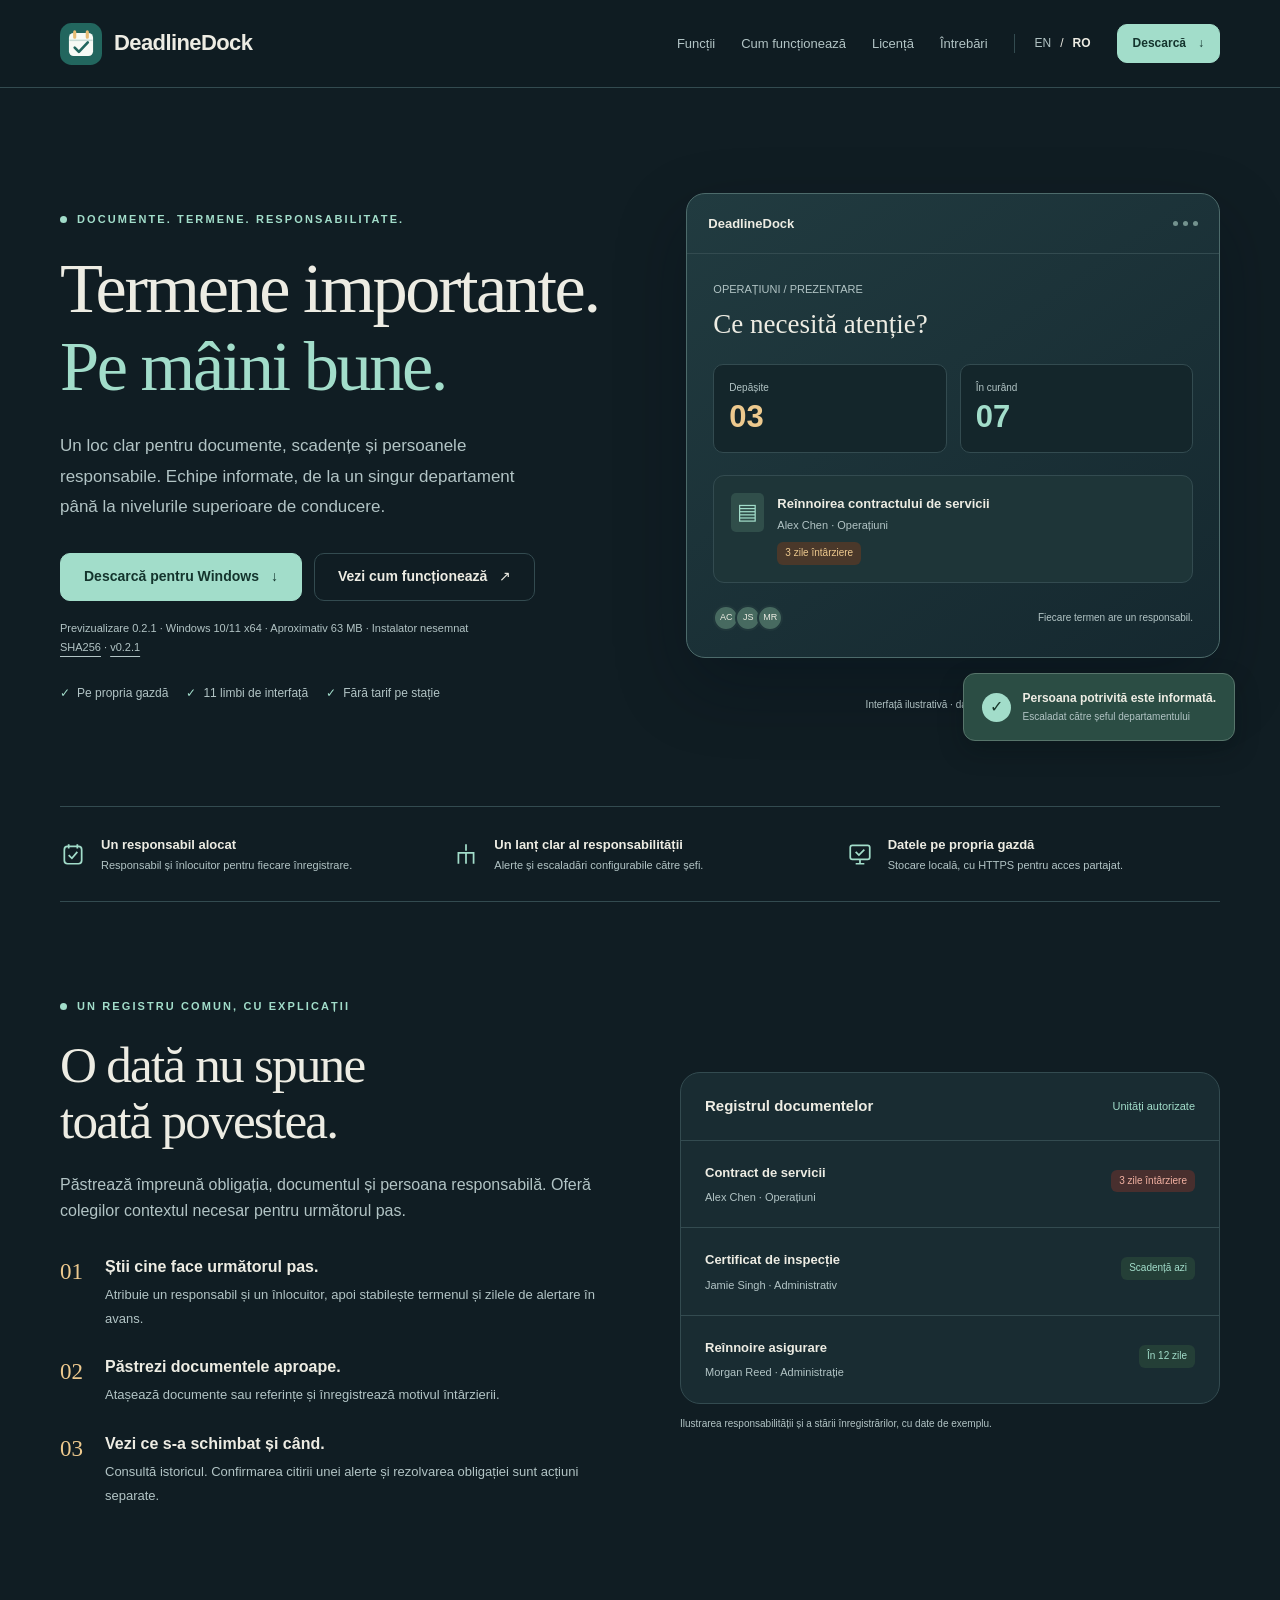
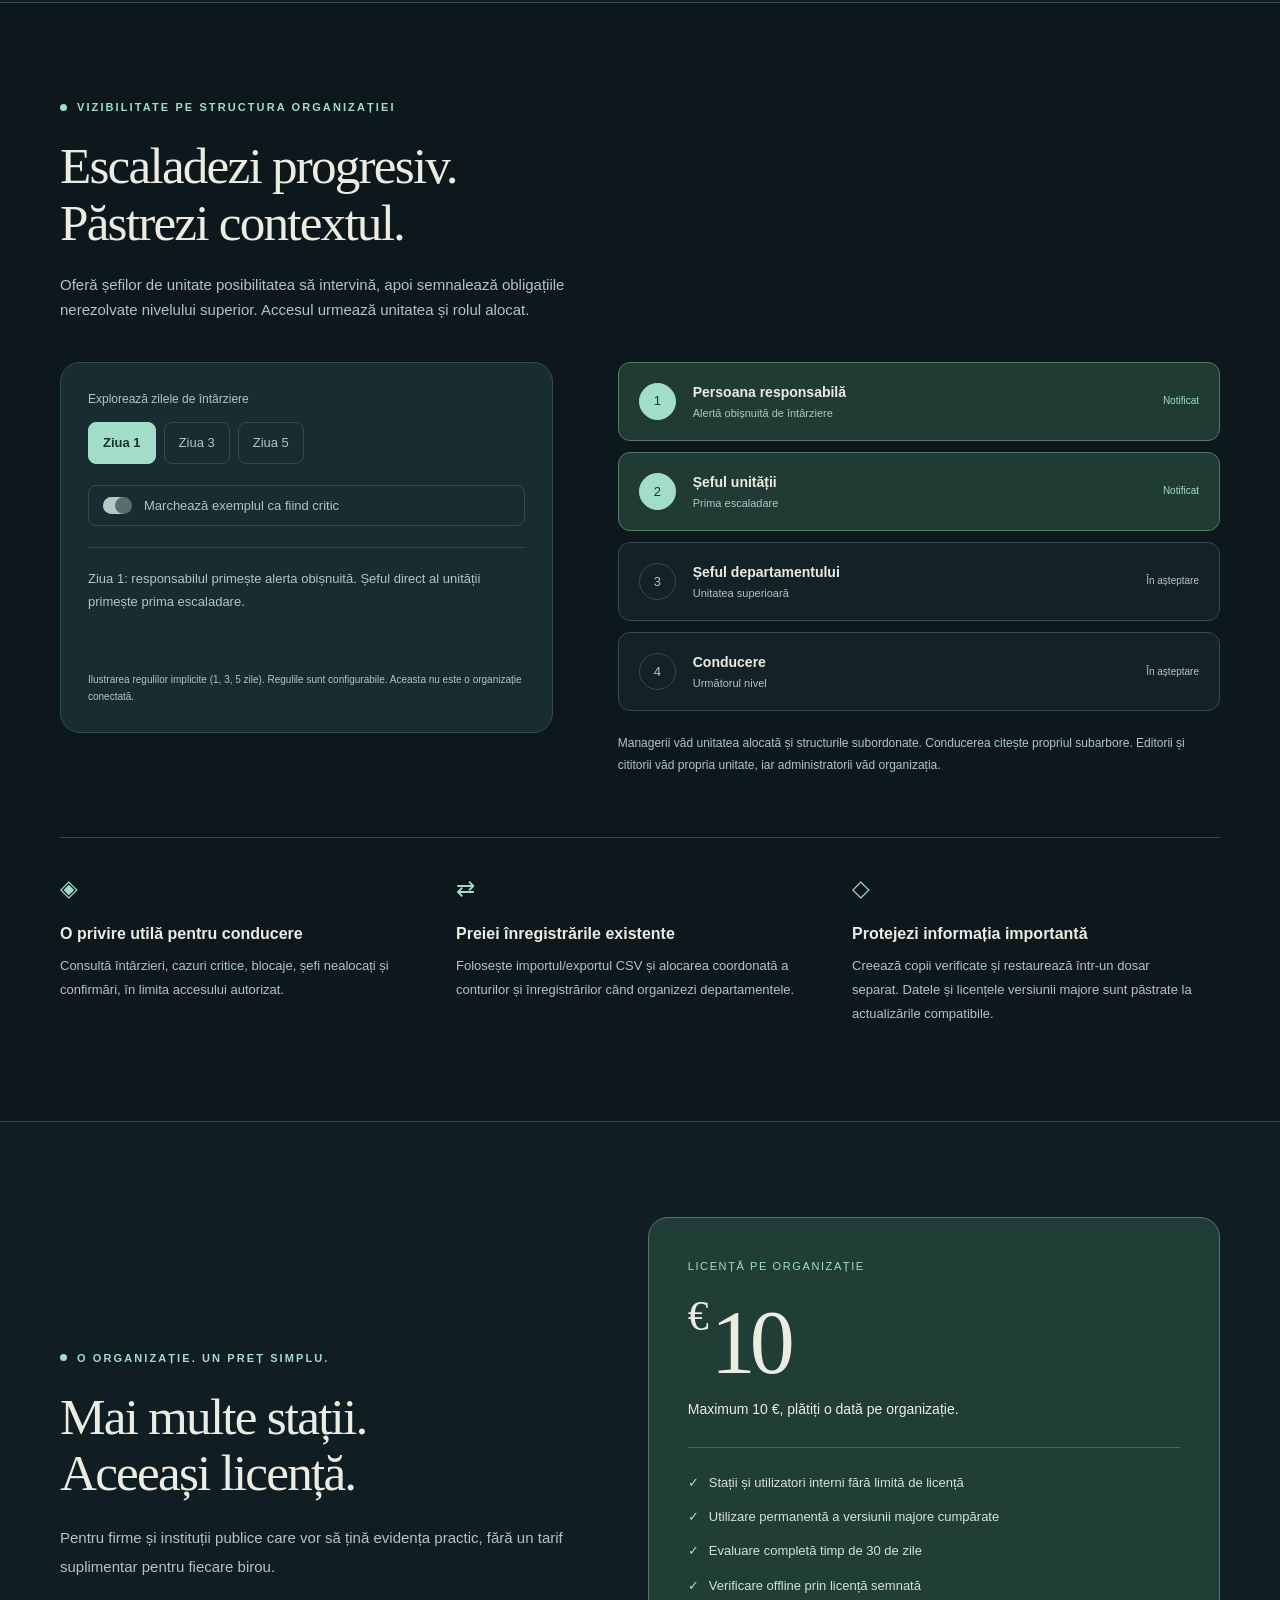
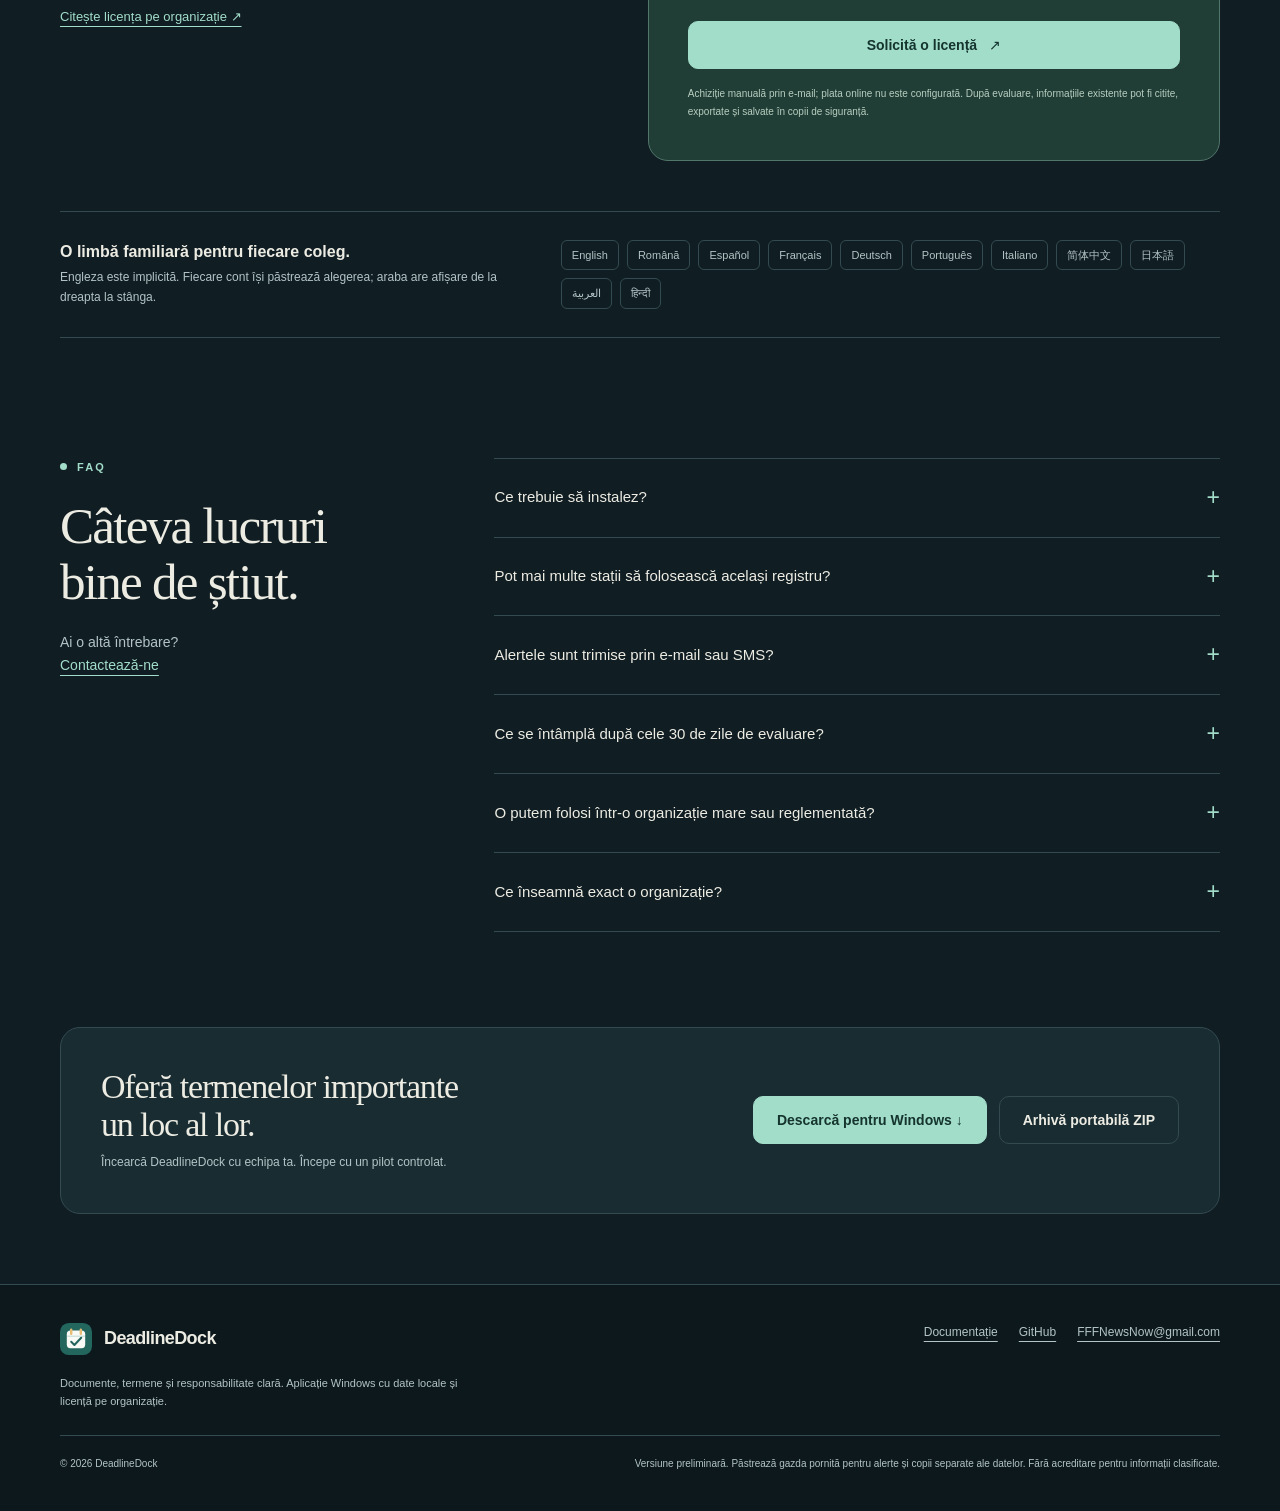
==== ro.html @ 1c9779db "Add English and Romanian product website with search metadata" ====
<!doctype html>
<html lang="ro"><head><meta charset="utf-8"><meta name="viewport" content="width=device-width,initial-scale=1"><meta name="color-scheme" content="dark"><title>DeadlineDock — evidența documentelor și termenelor pentru Windows</title>
<meta name="description" content="Urmărește documentele, termenele și responsabilii pe Windows. Ierarhie pe departamente, escaladări și panou pentru conducere. Maximum 10 € pe organizație."><meta name="robots" content="index,follow,max-image-preview:large"><meta name="google-site-verification" content="Wons1W-A62nD5cwTV264CGBM_NOvnfu3PKyM8gzLTNQ">
<link rel="canonical" href="https://grimegod.github.io/DeadlineDock/ro.html"><link rel="alternate" hreflang="en" href="https://grimegod.github.io/DeadlineDock/"><link rel="alternate" hreflang="ro" href="https://grimegod.github.io/DeadlineDock/ro.html"><link rel="alternate" hreflang="x-default" href="https://grimegod.github.io/DeadlineDock/">
<meta property="og:type" content="website"><meta property="og:site_name" content="DeadlineDock"><meta property="og:title" content="DeadlineDock — evidența documentelor și termenelor pentru Windows"><meta property="og:description" content="Urmărește documentele, termenele și responsabilii pe Windows. Ierarhie pe departamente, escaladări și panou pentru conducere. Maximum 10 € pe organizație."><meta property="og:url" content="https://grimegod.github.io/DeadlineDock/ro.html"><meta property="og:image" content="https://grimegod.github.io/DeadlineDock/screenshot.jpg"><meta property="og:image:alt" content="DeadlineDock Midnight — demonstration data"><meta property="og:locale" content="ro_RO"><meta name="twitter:card" content="summary_large_image">
<link rel="icon" href="logo.svg" type="image/svg+xml"><link rel="stylesheet" href="site.css"><script src="site.js" defer></script><script type="application/ld+json">{"@context": "https://schema.org", "@graph": [{"@type": "WebSite", "@id": "https://grimegod.github.io/DeadlineDock/#website", "name": "DeadlineDock", "url": "https://grimegod.github.io/DeadlineDock/"}, {"@type": "WebPage", "@id": "https://grimegod.github.io/DeadlineDock/ro.html#webpage", "url": "https://grimegod.github.io/DeadlineDock/ro.html", "name": "DeadlineDock — evidența documentelor și termenelor pentru Windows", "description": "Urmărește documentele, termenele și responsabilii pe Windows. Ierarhie pe departamente, escaladări și panou pentru conducere. Maximum 10 € pe organizație.", "inLanguage": "ro", "isPartOf": {"@id": "https://grimegod.github.io/DeadlineDock/#website"}, "about": {"@type": "Thing", "name": "DeadlineDock", "description": "Urmărește documentele, termenele și responsabilii pe Windows. Ierarhie pe departamente, escaladări și panou pentru conducere. Maximum 10 € pe organizație."}}]}</script></head>
<body><a class="skip" href="#main">Sari la conținut</a><header class="site-header"><div class="container header-row"><a class="brand" href="ro.html" aria-label="DeadlineDock"><img src="logo.svg" width="42" height="42" alt="">DeadlineDock</a><nav class="nav-links" aria-label="Navigare principală"><a href="#features">Funcții</a><a href="#workflow">Cum funcționează</a><a href="#pricing">Licență</a><a href="#faq">Întrebări</a></nav><div class="language" aria-label="Limba site-ului"><a href="./" lang="en" hreflang="en" >EN</a><span aria-hidden="true">/</span><a href="ro.html" lang="ro" hreflang="ro" aria-current="page">RO</a></div><a class="button small header-download" href="https://github.com/Grimegod/DeadlineDock/releases/download/v0.2.1/DeadlineDock-0.2.1-Setup-x64.exe">Descarcă <span aria-hidden="true">↓</span></a></div></header>
<main id="main"><section class="container hero"><div class="hero-copy"><div class="eyebrow">Documente. Termene. Responsabilitate.</div><h1><span class="visually-hidden">DeadlineDock — </span>Termene importante.<br><em>Pe mâini bune.</em></h1><p>Un loc clar pentru documente, scadențe și persoanele responsabile. Echipe informate, de la un singur departament până la nivelurile superioare de conducere.</p><div class="actions"><a class="button" href="https://github.com/Grimegod/DeadlineDock/releases/download/v0.2.1/DeadlineDock-0.2.1-Setup-x64.exe">Descarcă pentru Windows <span aria-hidden="true">↓</span></a><a class="button secondary" href="#workflow">Vezi cum funcționează <span aria-hidden="true">↗</span></a></div><p class="release-note">Previzualizare 0.2.1 · Windows 10/11 x64 · Aproximativ 63 MB · Instalator nesemnat<br><a href="https://github.com/Grimegod/DeadlineDock/releases/download/v0.2.1/SHA256SUMS.txt">SHA256</a> · <a href="https://github.com/Grimegod/DeadlineDock/releases/tag/v0.2.1">v0.2.1</a></p><div class="hero-proof"><span>Pe propria gazdă</span><span>11 limbi de interfață</span><span>Fără tarif pe stație</span></div></div><div class="product-scene" aria-label="Interfață ilustrativă · date demonstrative"><div class="scene-shell"><div class="scene-top"><strong>DeadlineDock</strong><div class="scene-dots" aria-hidden="true"><i></i><i></i><i></i></div></div><div class="scene-inner"><div class="scene-greeting">OPERAȚIUNI / PREZENTARE</div><h3>Ce necesită atenție?</h3><div class="mini-stats"><div class="mini-stat"><span>Depășite</span><strong>03</strong></div><div class="mini-stat"><span>În curând</span><strong>07</strong></div></div><div class="scene-record"><div class="file-icon" aria-hidden="true">▤</div><div><strong>Reînnoirea contractului de servicii</strong><p>Alex Chen · Operațiuni</p><span class="badge">3 zile întârziere</span></div></div><div class="scene-bottom"><div class="avatars" aria-hidden="true"><span>AC</span><span>JS</span><span>MR</span></div><span>Fiecare termen are un responsabil.</span></div></div></div><div class="floating-note"><span class="check" aria-hidden="true">✓</span><div><strong>Persoana potrivită este informată.</strong><p>Escaladat către șeful departamentului</p></div></div><p class="illustration-label">Interfață ilustrativă · date demonstrative</p></div></section>
<div class="container facts-strip"><div class="fact"><svg viewBox="0 0 24 24" fill="none" stroke-width="1.6" aria-hidden="true"><rect x="4" y="5" width="16" height="16" rx="3"/><path d="M8 3v4m8-4v4M8 13l3 3 5-6"/></svg><div><strong>Un responsabil alocat</strong><p>Responsabil și înlocuitor pentru fiecare înregistrare.</p></div></div><div class="fact"><svg viewBox="0 0 24 24" fill="none" stroke-width="1.6" aria-hidden="true"><path d="M12 3v6m-7 7v-5h14v5M5 16v5m14-5v5M12 11v10"/></svg><div><strong>Un lanț clar al responsabilității</strong><p>Alerte și escaladări configurabile către șefi.</p></div></div><div class="fact"><svg viewBox="0 0 24 24" fill="none" stroke-width="1.6" aria-hidden="true"><rect x="3" y="4" width="18" height="13" rx="2"/><path d="M8 21h8m-4-4v4M8 10l3 3 5-5"/></svg><div><strong>Datele pe propria gazdă</strong><p>Stocare locală, cu HTTPS pentru acces partajat.</p></div></div></div>
<section class="container section split" id="features"><div><div class="eyebrow">Un registru comun, cu explicații</div><h2>O dată nu spune<br>toată povestea.</h2><p style="margin-top:22px">Păstrează împreună obligația, documentul și persoana responsabilă. Oferă colegilor contextul necesar pentru următorul pas.</p><div class="feature-list"><div class="feature-row"><span class="number">01</span><div><h3>Știi cine face următorul pas.</h3><p>Atribuie un responsabil și un înlocuitor, apoi stabilește termenul și zilele de alertare în avans.</p></div></div><div class="feature-row"><span class="number">02</span><div><h3>Păstrezi documentele aproape.</h3><p>Atașează documente sau referințe și înregistrează motivul întârzierii.</p></div></div><div class="feature-row"><span class="number">03</span><div><h3>Vezi ce s-a schimbat și când.</h3><p>Consultă istoricul. Confirmarea citirii unei alerte și rezolvarea obligației sunt acțiuni separate.</p></div></div></div></div><div><div class="register-card"><div class="register-title"><strong>Registrul documentelor</strong><span>Unități autorizate</span></div><div class="register-item"><div><strong>Contract de servicii</strong><p>Alex Chen · Operațiuni</p></div><div class="register-date"><span class="badge late">3 zile întârziere</span></div></div><div class="register-item"><div><strong>Certificat de inspecție</strong><p>Jamie Singh · Administrativ</p></div><div class="register-date"><span class="badge ">Scadență azi</span></div></div><div class="register-item"><div><strong>Reînnoire asigurare</strong><p>Morgan Reed · Administrație</p></div><div class="register-date"><span class="badge ">În 12 zile</span></div></div></div><span class="inset-label">Ilustrarea responsabilității și a stării înregistrărilor, cu date de exemplu.</span></div></section>
<section class="escalation-section section" id="workflow"><div class="container"><div class="section-head"><div class="eyebrow">Vizibilitate pe structura organizației</div><h2>Escaladezi progresiv.<br>Păstrezi contextul.</h2><p>Oferă șefilor de unitate posibilitatea să intervină, apoi semnalează obligațiile nerezolvate nivelului superior. Accesul urmează unitatea și rolul alocat.</p></div><div class="escalation-layout" data-escalation-demo><div class="demo-control"><span class="demo-label">Explorează zilele de întârziere</span><div class="days"><button type="button" data-day="1" aria-pressed="true">Ziua 1</button><button type="button" data-day="3" aria-pressed="false">Ziua 3</button><button type="button" data-day="5" aria-pressed="false">Ziua 5</button></div><button type="button" class="priority-switch" data-critical aria-pressed="false">Marchează exemplul ca fiind critic</button><p class="demo-explanation" data-explanation aria-live="polite">Ziua 1: șeful direct al unității primește prima escaladare.</p><p class="demo-note">Ilustrarea regulilor implicite (1, 3, 5 zile). Regulile sunt configurabile. Aceasta nu este o organizație conectată.</p></div><div><div class="chain"><div class="chain-row notified" data-threshold="0"><span class="chain-icon" aria-hidden="true">1</span><div><strong>Persoana responsabilă</strong><p>Alertă obișnuită de întârziere</p></div><span class="chain-state" data-state>Notificat</span></div><div class="chain-row notified" data-threshold="1"><span class="chain-icon" aria-hidden="true">2</span><div><strong>Șeful unității</strong><p>Prima escaladare</p></div><span class="chain-state" data-state>Notificat</span></div><div class="chain-row " data-threshold="3"><span class="chain-icon" aria-hidden="true">3</span><div><strong>Șeful departamentului</strong><p>Unitatea superioară</p></div><span class="chain-state" data-state>În așteptare</span></div><div class="chain-row " data-threshold="5"><span class="chain-icon" aria-hidden="true">4</span><div><strong>Conducere</strong><p>Următorul nivel</p></div><span class="chain-state" data-state>În așteptare</span></div></div><p class="scope-caption">Managerii văd unitatea alocată și structurile subordonate. Conducerea citește propriul subarbore. Editorii și cititorii văd propria unitate, iar administratorii văd organizația.</p></div></div><div class="tools-grid"><div class="tool"><span class="tool-icon" aria-hidden="true">◈</span><h3>O privire utilă pentru conducere</h3><p>Consultă întârzieri, cazuri critice, blocaje, șefi nealocați și confirmări, în limita accesului autorizat.</p></div><div class="tool"><span class="tool-icon" aria-hidden="true">⇄</span><h3>Preiei înregistrările existente</h3><p>Folosește importul/exportul CSV și alocarea coordonată a conturilor și înregistrărilor când organizezi departamentele.</p></div><div class="tool"><span class="tool-icon" aria-hidden="true">◇</span><h3>Protejezi informația importantă</h3><p>Creează copii verificate și restaurează într-un dosar separat. Datele și licențele versiunii majore sunt păstrate la actualizările compatibile.</p></div></div></div></section>
<section class="container section"><div class="pricing-layout" id="pricing"><div class="pricing-copy"><div class="eyebrow">O organizație. Un preț simplu.</div><h2>Mai multe stații.<br>Aceeași licență.</h2><p>Pentru firme și instituții publice care vor să țină evidența practic, fără un tarif suplimentar pentru fiecare birou.</p><a class="quiet-link" href="https://github.com/Grimegod/DeadlineDock/blob/main/LICENSE.txt">Citește licența pe organizație ↗</a></div><div class="price-card"><div class="price-label">Licență pe organizație</div><div class="price-value"><span>€</span>10</div><p class="price-scope">Maximum 10 €, plătiți o dată pe organizație.</p><ul class="price-list"><li>Stații și utilizatori interni fără limită de licență</li><li>Utilizare permanentă a versiunii majore cumpărate</li><li>Evaluare completă timp de 30 de zile</li><li>Verificare offline prin licență semnată</li></ul><a class="button" href="mailto:FFFNewsNow@gmail.com?subject=DeadlineDock%20organisation%20licence">Solicită o licență <span aria-hidden="true">↗</span></a><p class="price-fine">Achiziție manuală prin e-mail; plata online nu este configurată. După evaluare, informațiile existente pot fi citite, exportate și salvate în copii de siguranță.</p></div></div><div class="languages-box"><div><h3>O limbă familiară pentru fiecare coleg.</h3><p>Engleza este implicită. Fiecare cont își păstrează alegerea; araba are afișare de la dreapta la stânga.</p></div><div class="language-tags"><span>English</span><span>Română</span><span>Español</span><span>Français</span><span>Deutsch</span><span>Português</span><span>Italiano</span><span>简体中文</span><span>日本語</span><span>العربية</span><span>हिन्दी</span></div></div></section>
<section class="container section faq-section" id="faq"><div class="faq-layout"><div class="faq-copy"><div class="eyebrow">FAQ</div><h2>Câteva lucruri<br>bine de știut.</h2><p>Ai o altă întrebare?<br><a href="mailto:FFFNewsNow@gmail.com">Contactează-ne</a></p></div><div><details><summary>Ce trebuie să instalez?</summary><p>Windows 10 sau 11, x64. Pachetul include mediul de rulare, deci nu este necesară instalarea separată a .NET. Pornești gazda Windows și folosești interfața în browser.</p></details><details><summary>Pot mai multe stații să folosească același registru?</summary><p>Da, printr-o singură gazdă Windows centrală și HTTPS configurat. Stațiile folosesc browserul. Instalările implicite separate nu se sincronizează automat; gazda trebuie să rămână pornită pentru alerte.</p></details><details><summary>Alertele sunt trimise prin e-mail sau SMS?</summary><p>Această versiune oferă notificări în aplicație și pe gazda Windows. Nu trimite e-mail sau SMS. Gazda verifică alertele la fiecare minut cât timp este pornită.</p></details><details><summary>Ce se întâmplă după cele 30 de zile de evaluare?</summary><p>Rămân disponibile citirea informațiilor, exportul CSV și copiile de siguranță. O licență semnată permite continuarea modificărilor. Licența se solicită prin e-mail și costă maximum 10 € pe organizație.</p></details><details><summary>O putem folosi într-o organizație mare sau reglementată?</summary><p>Începe cu un pilot controlat. Această versiune nesemnată are acces pe rol și unitate, dar nu include SSO, autentificare cu doi factori, clasificarea documentelor sau acreditare militară/de conformitate. Validează securitatea, capacitatea și procedurile proprii înainte de extindere.</p></details><details><summary>Ce înseamnă exact o organizație?</summary><p>O singură entitate juridică, inclusiv departamentele și sucursalele ei. Societățile, filialele sau agențiile cu personalitate juridică separată au nevoie de licențe proprii. Consultă termenii pentru versiunea majoră cumpărată.</p></details></div></div></section>
<section class="container download-band" id="download"><div><h2>Oferă termenelor importante<br>un loc al lor.</h2><p>Încearcă DeadlineDock cu echipa ta. Începe cu un pilot controlat.</p></div><div class="actions"><a class="button" href="https://github.com/Grimegod/DeadlineDock/releases/download/v0.2.1/DeadlineDock-0.2.1-Setup-x64.exe">Descarcă pentru Windows ↓</a><a class="button secondary" href="https://github.com/Grimegod/DeadlineDock/releases/download/v0.2.1/DeadlineDock-0.2.1-win-x64.zip">Arhivă portabilă ZIP</a></div></section></main>
<footer class="site-footer"><div class="container"><div class="footer-grid"><div class="footer-brand"><a class="brand" href="ro.html"><img src="logo.svg" width="32" height="32" alt="">DeadlineDock</a><p>Documente, termene și responsabilitate clară. Aplicație Windows cu date locale și licență pe organizație.</p></div><div class="footer-links"><a href="https://github.com/Grimegod/DeadlineDock/blob/main/USER-GUIDE.md">Documentație</a><a href="https://github.com/Grimegod/DeadlineDock">GitHub</a><a href="mailto:FFFNewsNow@gmail.com">FFFNewsNow@gmail.com</a></div></div><div class="footer-bottom"><span>© 2026 DeadlineDock</span><p>Versiune preliminară. Păstrează gazda pornită pentru alerte și copii separate ale datelor. Fără acreditare pentru informații clasificate.</p></div></div></footer></body></html>
---- site.css ----
:root{color-scheme:dark;--bg:#101d23;--panel:#192c32;--deep:#0d181d;--line:#334b50;--text:#edece3;--muted:#b2c4c5;--mint:#a2ddca;--gold:#edc98e;--danger:#f2b1a2;--radius:20px;font-family:'Segoe UI',Arial,sans-serif;font-synthesis:none}*{box-sizing:border-box}html{scroll-behavior:smooth;scroll-padding-top:100px}body{margin:0;background:var(--bg);color:var(--text);font-size:16px;line-height:1.65}a{color:inherit;text-decoration-thickness:1px;text-underline-offset:5px}button,input{font:inherit}button{cursor:pointer}a,button{touch-action:manipulation}a:focus-visible,button:focus-visible,summary:focus-visible{outline:3px solid var(--gold);outline-offset:5px}h1,h2,h3,p{margin:0}h1,h2{font-family:Georgia,'Times New Roman',serif;font-weight:400;line-height:1.1;letter-spacing:-.035em}h1{font-size:clamp(44px,5.5vw,76px)}h2{font-size:clamp(34px,4vw,53px)}h3{font-size:19px;font-weight:600;line-height:1.35}p{color:var(--muted)}.container{width:min(1160px,calc(100% - 56px));margin-inline:auto}.skip{position:fixed;top:-100px;left:20px;background:var(--mint);color:var(--deep);padding:12px 18px;z-index:50}.skip:focus{top:12px}.site-header{position:sticky;top:0;z-index:10;background:#101d23f5;border-bottom:1px solid var(--line);backdrop-filter:blur(14px)}.header-row{min-height:87px;display:flex;align-items:center;gap:26px}.brand{display:inline-flex;align-items:center;gap:12px;text-decoration:none;font-size:22px;font-weight:700;letter-spacing:-.6px;white-space:nowrap}.brand img{width:42px;height:42px}.nav-links{display:flex;align-items:center;gap:26px;margin-inline-start:auto}.nav-links a{font-size:13px;text-decoration:none;color:var(--muted);white-space:nowrap}.nav-links a:hover{color:var(--mint)}.language{display:inline-flex;gap:9px;align-items:center;border-inline-start:1px solid var(--line);padding-inline-start:20px;font-size:12px}.language a{text-decoration:none;color:var(--muted)}.language a[aria-current=page]{color:var(--text);font-weight:700}.button{display:inline-flex;align-items:center;justify-content:center;gap:12px;min-height:48px;padding:11px 23px;background:var(--mint);border:1px solid var(--mint);border-radius:10px;color:#14342d;text-decoration:none;font-size:14px;font-weight:650;transition:transform .16s,background .16s}.button:hover{background:#b6e8d8;transform:translateY(-2px)}.button.secondary{background:transparent;color:var(--text);border-color:var(--line)}.button.secondary:hover{background:var(--panel);border-color:var(--muted)}.button.small{min-height:39px;padding:8px 15px;font-size:12px}.hero{padding:85px 0 65px;display:grid;grid-template-columns:1.05fr 1fr;gap:66px;align-items:center}.eyebrow{text-transform:uppercase;letter-spacing:2.1px;font-size:11px;font-weight:650;color:var(--mint);display:flex;gap:10px;align-items:center;margin-bottom:22px}.eyebrow::before{content:'';width:7px;height:7px;border-radius:50%;background:currentColor}.hero h1 em{font-style:normal;color:var(--mint)}.hero-copy>p{font-size:17px;line-height:1.8;max-width:485px;margin-top:26px}.actions{display:flex;gap:12px;flex-wrap:wrap;margin-top:30px}.release-note{font-size:11px!important;line-height:1.7!important;margin-top:18px!important;max-width:480px}.release-note a{color:var(--muted)}.hero-proof{display:flex;gap:18px;flex-wrap:wrap;margin-top:28px;font-size:12px;color:var(--muted)}.hero-proof span::before{content:'✓';color:var(--mint);margin-inline-end:7px}.product-scene{position:relative;padding:20px 0 28px}.scene-shell{border:1px solid #4d6b6b;background:linear-gradient(145deg,#213b40,#15282f);border-radius:19px;box-shadow:0 28px 70px #030e164d;overflow:hidden}.scene-top{display:flex;align-items:center;justify-content:space-between;padding:19px 21px;border-bottom:1px solid var(--line);font-size:11px;color:var(--muted)}.scene-top strong{color:var(--text);font-size:13px}.scene-dots{display:flex;gap:5px}.scene-dots i{display:block;width:5px;height:5px;border-radius:50%;background:#73928e}.scene-inner{padding:26px}.scene-greeting{font-size:11px;color:var(--muted);margin-bottom:7px}.scene-inner h3{font-family:Georgia,serif;font-size:27px;font-weight:400}.mini-stats{display:grid;grid-template-columns:1fr 1fr;gap:13px;margin:22px 0}.mini-stat{border:1px solid var(--line);background:#14262b;border-radius:10px;padding:15px}.mini-stat span{font-size:10px;color:var(--muted);display:block}.mini-stat strong{font-size:31px;font-weight:600;color:var(--gold);line-height:1.3}.mini-stat:last-child strong{color:var(--mint)}.scene-record{background:#1e3538;border:1px solid var(--line);border-radius:11px;padding:17px;display:flex;gap:13px;align-items:flex-start}.file-icon{flex-shrink:0;width:33px;height:39px;border-radius:5px;background:#304e4a;display:grid;place-items:center;color:var(--mint);font-size:22px}.scene-record strong{display:block;font-size:13px}.scene-record p{font-size:11px;margin-top:2px}.badge{display:inline-flex;align-items:center;border-radius:6px;background:#4a382a;color:var(--gold);font-size:10px;padding:4px 8px;margin-top:8px;line-height:1.45}.scene-bottom{display:flex;justify-content:space-between;align-items:center;gap:10px;margin-top:22px;font-size:10px;color:var(--muted)}.avatars{display:flex;padding-inline-start:4px}.avatars span{width:26px;height:26px;border-radius:50%;border:2px solid #20373b;background:#476a60;display:grid;place-items:center;font-size:9px;margin-inline-start:-4px;color:var(--text)}.floating-note{position:absolute;bottom:0;inset-inline-end:-15px;display:flex;gap:12px;align-items:center;background:#2b4d44;border:1px solid #57756b;box-shadow:0 10px 25px #04110f40;border-radius:12px;padding:15px 18px;max-width:290px}.floating-note .check{width:29px;height:29px;border-radius:50%;display:grid;place-items:center;color:#18372b;background:var(--mint)}.floating-note strong{display:block;font-size:12px}.floating-note p{font-size:10px}.illustration-label{text-align:center;font-size:10px;color:var(--muted);margin-top:39px}.facts-strip{border-block:1px solid var(--line);display:grid;grid-template-columns:repeat(3,1fr);padding:27px 0;gap:20px}.fact{display:flex;gap:15px;align-items:center}.fact svg{width:26px;height:26px;flex-shrink:0;stroke:var(--mint)}.fact strong{display:block;font-size:13px;font-weight:600}.fact p{font-size:11px}.section{padding:95px 0}.section-head{max-width:640px;margin-bottom:39px}.section-head p{font-size:15px;max-width:570px;margin-top:22px}.split{display:grid;grid-template-columns:1fr 1fr;gap:80px;align-items:center}.feature-list{display:grid;gap:26px;margin-top:31px}.feature-row{display:grid;grid-template-columns:32px 1fr;gap:13px}.number{font-family:Georgia,serif;font-size:23px;color:var(--gold);line-height:1.4}.feature-row h3{font-size:16px;margin-bottom:6px}.feature-row p{font-size:13px;line-height:1.8}.register-card{background:var(--panel);border:1px solid var(--line);border-radius:var(--radius);overflow:hidden}.register-title{padding:21px 24px;font-size:15px;border-bottom:1px solid var(--line);display:flex;align-items:center;justify-content:space-between}.register-title span{color:var(--mint);font-size:11px}.register-item{padding:21px 24px;border-bottom:1px solid var(--line);display:grid;grid-template-columns:1fr auto;gap:13px}.register-item:last-child{border:0}.register-item strong{display:block;font-size:13px}.register-item p{font-size:11px;margin-top:5px}.register-date{font-size:12px;text-align:end;color:var(--text)}.register-date .badge{display:flex;justify-content:center;background:#243f37;color:var(--mint)}.register-date .badge.late{background:#482f2e;color:var(--danger)}.inset-label{font-size:10px;color:var(--muted);display:block;margin-top:12px}.escalation-section{background:var(--deep);border-block:1px solid var(--line)}.escalation-section .section-head{max-width:720px}.escalation-layout{display:grid;grid-template-columns:.9fr 1.1fr;gap:65px;align-items:start}.demo-control{background:var(--panel);border:1px solid var(--line);border-radius:var(--radius);padding:27px}.demo-label{font-size:12px;color:var(--muted);display:block;margin-bottom:13px}.days{display:flex;gap:8px;flex-wrap:wrap}.days button,.priority-switch{border:1px solid var(--line);background:transparent;color:var(--muted);padding:9px 14px;border-radius:8px;font-size:13px}.days button[aria-pressed=true]{background:var(--mint);color:#14342d;border-color:var(--mint);font-weight:600}.priority-switch{margin-top:21px;width:100%;text-align:start;display:flex;gap:12px;align-items:center}.priority-switch::before{content:'';width:29px;height:17px;border-radius:12px;background:#5b6d6a;flex-shrink:0;box-shadow:inset 12px 0 0 #b6c8c3}.priority-switch[aria-pressed=true]{border-color:#926f59;color:var(--gold)}.priority-switch[aria-pressed=true]::before{background:var(--mint);box-shadow:inset -12px 0 0 #18372e}.demo-explanation{margin-top:21px;padding-top:20px;border-top:1px solid var(--line);font-size:13px;min-height:106px;line-height:1.75}.demo-note{font-size:10px;margin-top:19px}.chain{display:grid;gap:11px}.chain-row{border:1px solid var(--line);border-radius:12px;background:#122227;padding:18px 20px;display:flex;align-items:center;gap:17px;transition:background .18s,border-color .18s}.chain-row .chain-icon{width:37px;height:37px;border:1px solid var(--line);border-radius:50%;display:grid;place-items:center;font-size:13px;color:var(--muted);flex-shrink:0}.chain-row strong{font-size:14px;display:block}.chain-row p{font-size:11px}.chain-state{margin-inline-start:auto;font-size:10px;color:var(--muted);white-space:nowrap}.chain-row.notified{background:#203b33;border-color:#55786b}.chain-row.notified .chain-icon{background:var(--mint);border-color:var(--mint);color:#18372e}.chain-row.notified .chain-state{color:var(--mint)}.scope-caption{font-size:12px;margin-top:22px;color:var(--muted);line-height:1.8}.tools-grid{display:grid;grid-template-columns:repeat(3,1fr);gap:28px;border-top:1px solid var(--line);padding-top:32px;margin-top:60px}.tool{padding-inline-end:22px}.tool .tool-icon{font-size:23px;color:var(--mint);display:block;margin-bottom:15px}.tool h3{font-size:16px;margin-bottom:10px}.tool p{font-size:13px;line-height:1.85}.pricing-section{padding-top:0}.pricing-layout{display:grid;grid-template-columns:.95fr 1.05fr;gap:70px;align-items:center}.pricing-copy>p{font-size:15px;line-height:1.9;margin-top:23px}.pricing-copy .quiet-link{display:inline-block;color:var(--mint);font-size:13px;margin-top:25px}.price-card{background:#203e36;border:1px solid #52766a;border-radius:var(--radius);padding:39px}.price-label{font-size:11px;color:var(--mint);letter-spacing:1.6px;text-transform:uppercase}.price-value{font-family:Georgia,serif;font-size:90px;line-height:1.1;color:var(--text);margin:18px 0 6px;letter-spacing:-6px}.price-value span{font-size:42px;vertical-align:top;letter-spacing:-2px;padding-inline-end:4px}.price-scope{font-size:14px;color:var(--text)}.price-list{padding:0;list-style:none;display:grid;gap:13px;margin:25px 0;border-top:1px solid #4b6a5e;padding-top:24px}.price-list li{font-size:13px;color:#d4e2d9;display:flex;gap:10px}.price-list li::before{content:'✓';color:var(--mint)}.price-card .button{width:100%}.price-fine{margin-top:16px;font-size:10px;color:#b8cec1;line-height:1.8}.languages-box{margin-top:50px;padding:28px 0;border-block:1px solid var(--line);display:grid;grid-template-columns:1fr 1.4fr;gap:30px;align-items:center}.languages-box h3{font-size:16px}.languages-box p{font-size:12px;margin-top:5px}.language-tags{display:flex;flex-wrap:wrap;gap:8px}.language-tags span{border:1px solid var(--line);padding:5px 10px;border-radius:6px;font-size:11px;color:var(--muted)}.faq-section{padding-top:25px}.faq-layout{display:grid;grid-template-columns:.65fr 1.35fr;gap:85px}.faq-copy p{font-size:14px;margin-top:21px}.faq-copy a{color:var(--mint)}details{border-top:1px solid var(--line);padding:20px 0}details:last-child{border-bottom:1px solid var(--line)}summary{list-style:none;cursor:pointer;display:flex;align-items:center;justify-content:space-between;gap:15px;font-size:15px;font-weight:500}summary::after{content:'+';font-size:23px;font-weight:300;color:var(--mint)}details[open] summary::after{content:'−'}summary::-webkit-details-marker{display:none}details p{font-size:13px;line-height:1.9;margin-top:17px;padding-inline-end:25px}.download-band{display:flex;align-items:center;justify-content:space-between;gap:35px;padding:40px;border:1px solid var(--line);background:var(--panel);border-radius:var(--radius);margin-bottom:70px}.download-band h2{font-size:34px}.download-band p{font-size:12px;margin-top:10px}.download-band .actions{margin:0;flex-shrink:0}.site-footer{background:var(--deep);border-top:1px solid var(--line);padding:38px 0}.footer-grid{display:grid;grid-template-columns:1fr auto;gap:20px}.footer-brand .brand{font-size:18px}.footer-brand .brand img{width:32px;height:32px}.footer-brand p{font-size:11px;margin-top:11px;max-width:410px}.footer-links{display:flex;gap:21px;align-items:flex-start;flex-wrap:wrap;font-size:12px;color:var(--muted)}.footer-bottom{border-top:1px solid var(--line);padding-top:20px;margin-top:25px;display:flex;justify-content:space-between;gap:20px;font-size:10px;color:var(--muted)}.footer-bottom p{max-width:740px}.no-script{padding:14px;background:var(--panel);font-size:12px}.no-script p{color:var(--text)}[hidden]{display:none!important}@media(max-width:1050px){.hero{gap:35px;padding-top:60px}.floating-note{inset-inline-end:0}.nav-links{gap:17px}.header-row{gap:18px}.split{gap:45px}.escalation-layout{gap:35px}.pricing-layout{gap:40px}.faq-layout{gap:50px}.hero-copy>p{font-size:16px}.scene-inner{padding:22px}.header-download{display:none}}@media(max-width:760px){.container{width:calc(100% - 36px)}.header-row{flex-wrap:wrap;gap:13px;min-height:0;padding-block:15px}.brand{font-size:21px}.brand img{width:36px;height:36px}.language{margin-inline-start:auto;border:0;padding:0}.nav-links{order:3;width:100%;margin:0;gap:25px;overflow:auto;padding:4px 0;font-size:12px}.hero{grid-template-columns:1fr;padding:49px 0 45px;gap:25px}.hero h1{max-width:560px;font-size:clamp(44px,10vw,67px)}.hero-copy>p{max-width:560px}.product-scene{max-width:520px;width:100%;margin:0 auto}.illustration-label{margin-top:35px}.facts-strip{grid-template-columns:1fr;gap:21px;padding-block:25px}.fact p{font-size:12px}.section{padding:64px 0}.split,.escalation-layout,.pricing-layout,.faq-layout{grid-template-columns:1fr;gap:35px}.section-head{margin-bottom:30px}.split .register-card{order:2}.feature-list{gap:22px}.tools-grid{grid-template-columns:1fr;margin-top:38px;gap:28px}.tool{padding:0}.tool .tool-icon{margin-bottom:8px}.pricing-section{padding-top:0}.price-card{padding:29px}.price-value{font-size:83px}.languages-box{grid-template-columns:1fr;gap:20px;margin-top:35px}.faq-section{padding-top:10px}.faq-layout{gap:27px}.download-band{flex-direction:column;align-items:flex-start;padding:29px;margin-bottom:46px}.download-band .actions{flex-wrap:wrap}.footer-grid{grid-template-columns:1fr}.footer-links{margin-top:10px;gap:20px}.footer-bottom{flex-direction:column;gap:10px}.scene-inner{padding:23px}.scene-inner h3{font-size:26px}.floating-note{padding:13px 15px}.scope-caption{font-size:12px}}@media(prefers-reduced-motion:reduce){html{scroll-behavior:auto}*,*::before,*::after{animation:none!important;transition:none!important}}

.visually-hidden{position:absolute;width:1px;height:1px;padding:0;margin:-1px;overflow:hidden;clip:rect(0,0,0,0);white-space:nowrap;border:0}
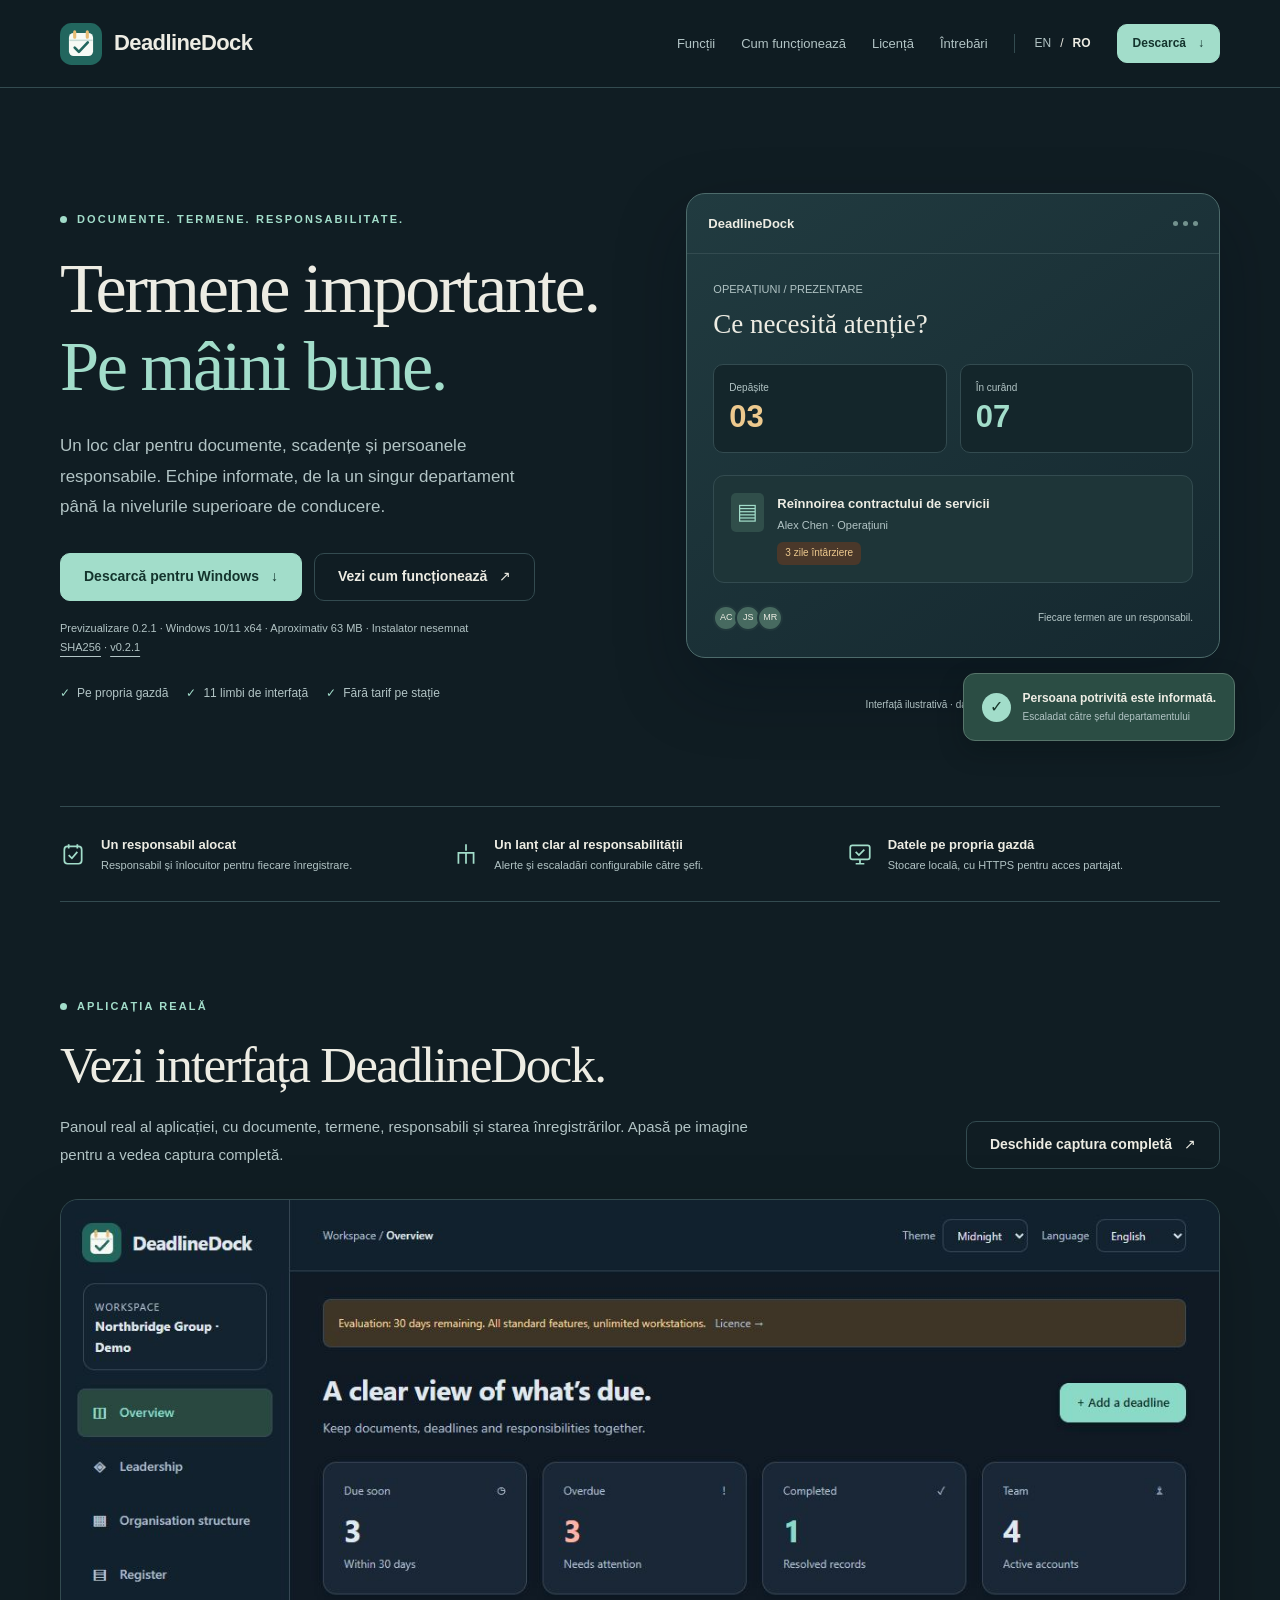
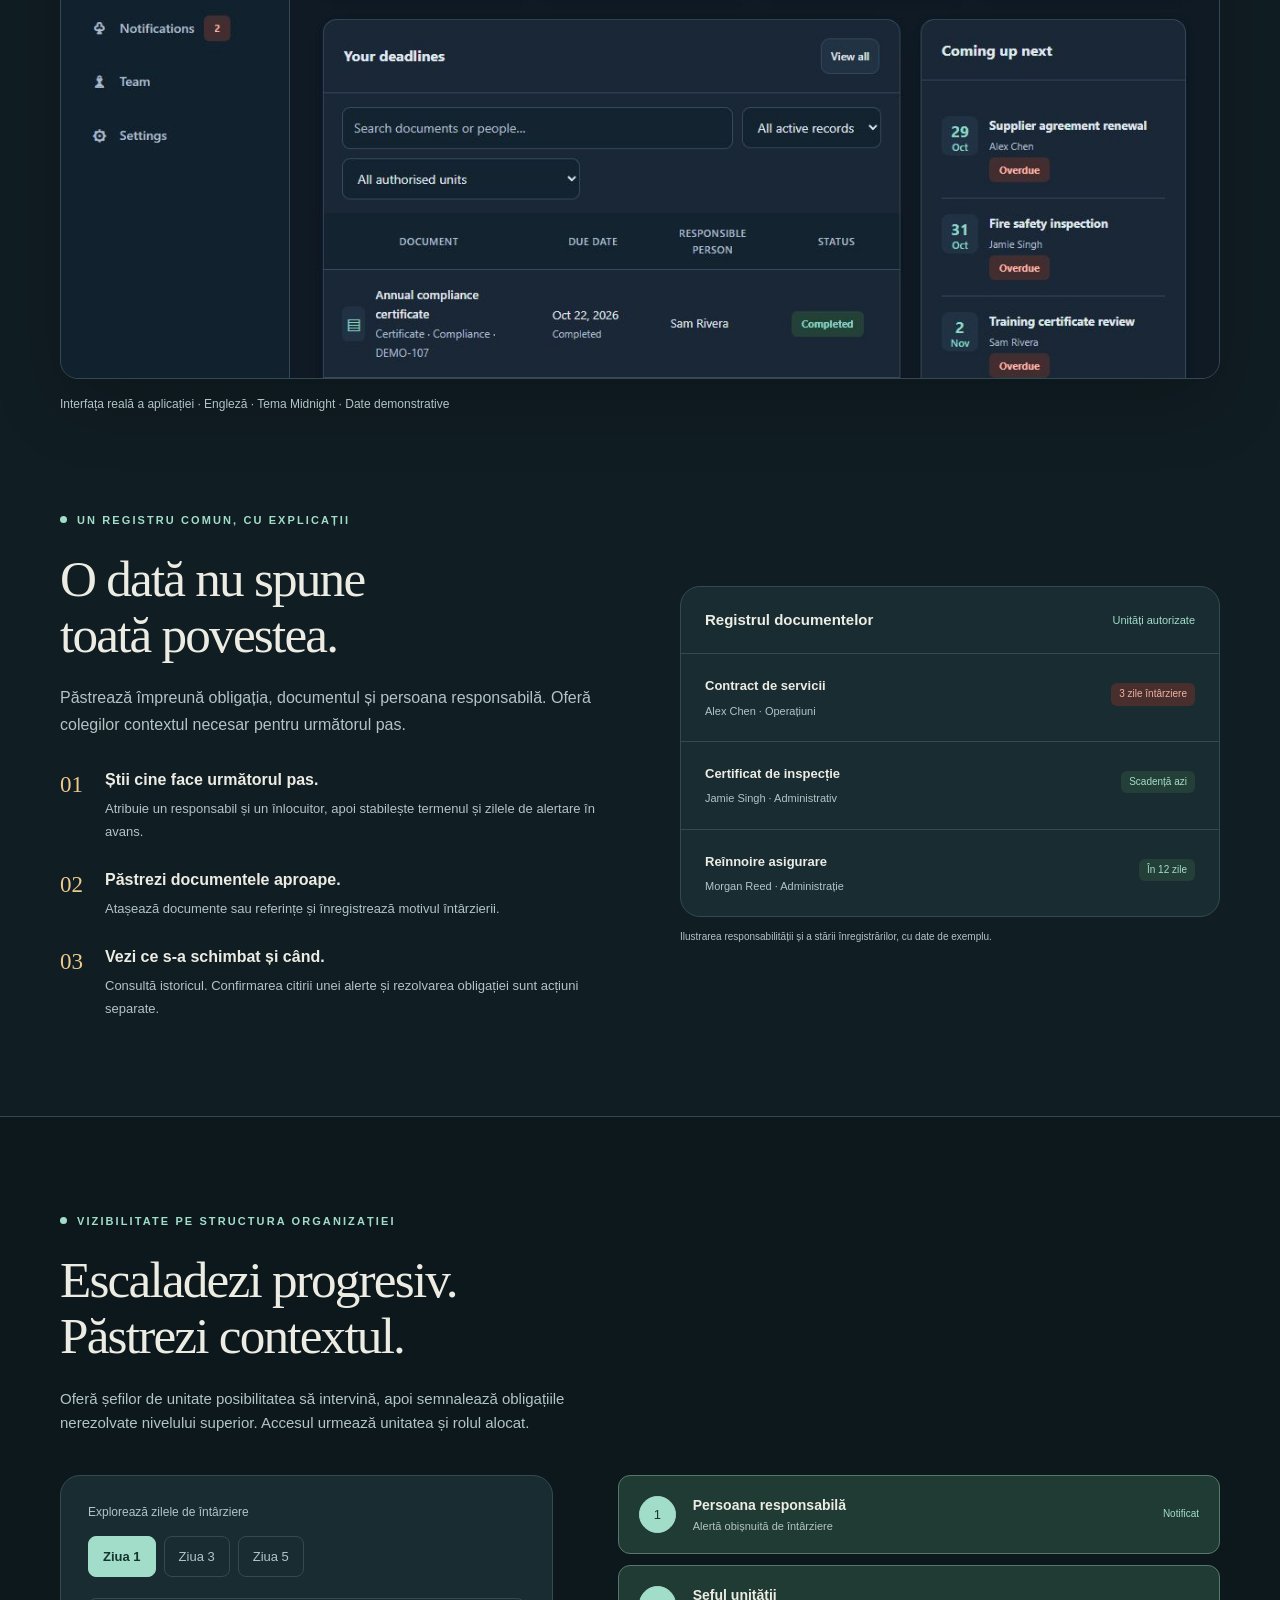
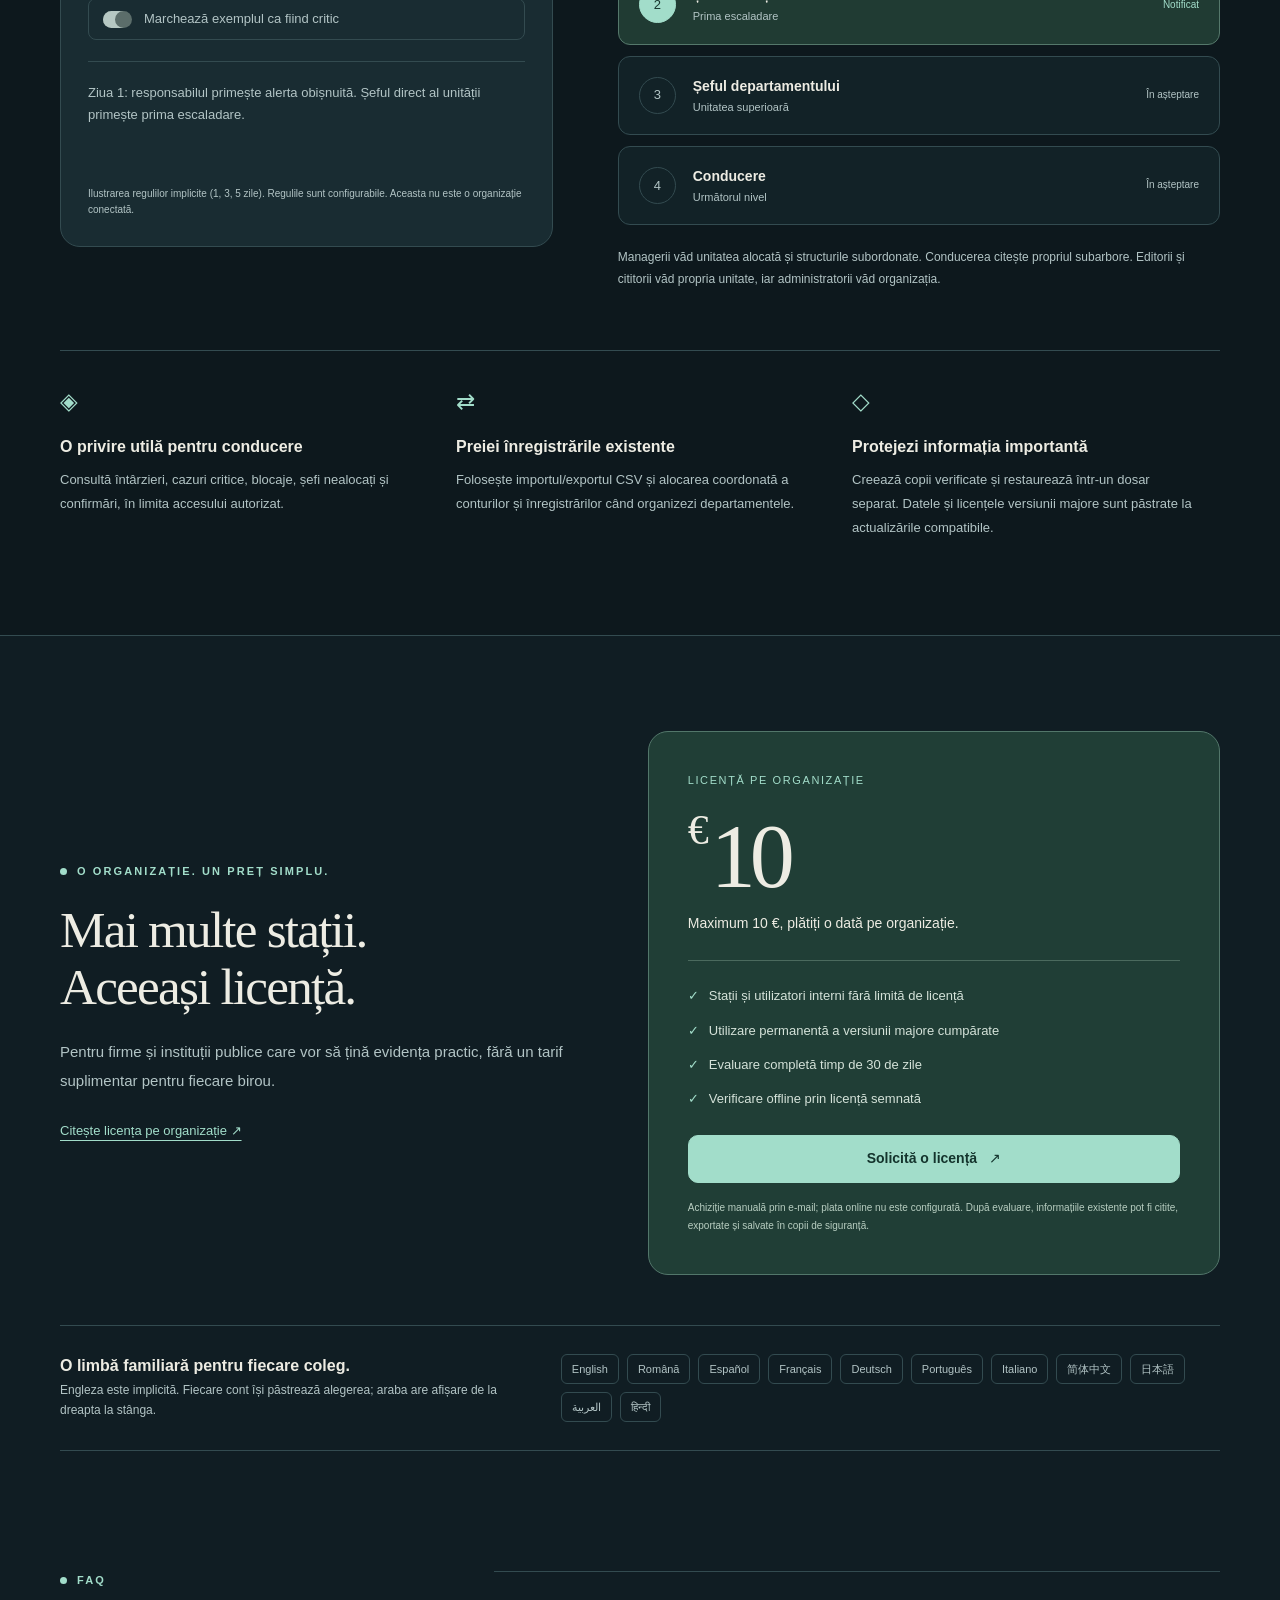
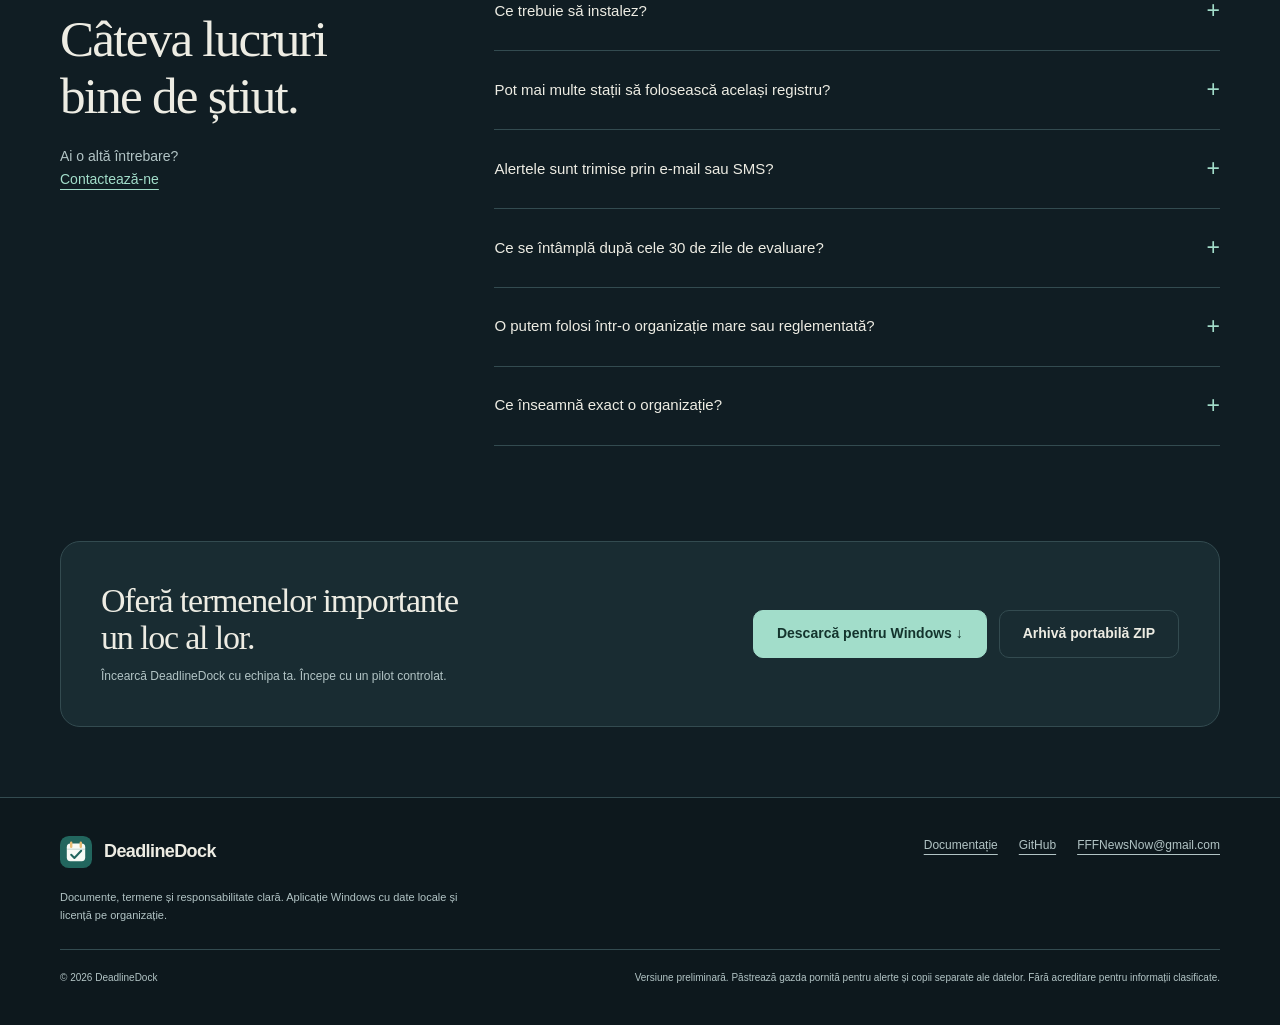
==== commit 4cde6abc: "Show real DeadlineDock interface on product website" ====
--- a/ro.html
+++ b/ro.html
@@ -7,6 +7,7 @@
 <body><a class="skip" href="#main">Sari la conținut</a><header class="site-header"><div class="container header-row"><a class="brand" href="ro.html" aria-label="DeadlineDock"><img src="logo.svg" width="42" height="42" alt="">DeadlineDock</a><nav class="nav-links" aria-label="Navigare principală"><a href="#features">Funcții</a><a href="#workflow">Cum funcționează</a><a href="#pricing">Licență</a><a href="#faq">Întrebări</a></nav><div class="language" aria-label="Limba site-ului"><a href="./" lang="en" hreflang="en" >EN</a><span aria-hidden="true">/</span><a href="ro.html" lang="ro" hreflang="ro" aria-current="page">RO</a></div><a class="button small header-download" href="https://github.com/Grimegod/DeadlineDock/releases/download/v0.2.1/DeadlineDock-0.2.1-Setup-x64.exe">Descarcă <span aria-hidden="true">↓</span></a></div></header>
 <main id="main"><section class="container hero"><div class="hero-copy"><div class="eyebrow">Documente. Termene. Responsabilitate.</div><h1><span class="visually-hidden">DeadlineDock — </span>Termene importante.<br><em>Pe mâini bune.</em></h1><p>Un loc clar pentru documente, scadențe și persoanele responsabile. Echipe informate, de la un singur departament până la nivelurile superioare de conducere.</p><div class="actions"><a class="button" href="https://github.com/Grimegod/DeadlineDock/releases/download/v0.2.1/DeadlineDock-0.2.1-Setup-x64.exe">Descarcă pentru Windows <span aria-hidden="true">↓</span></a><a class="button secondary" href="#workflow">Vezi cum funcționează <span aria-hidden="true">↗</span></a></div><p class="release-note">Previzualizare 0.2.1 · Windows 10/11 x64 · Aproximativ 63 MB · Instalator nesemnat<br><a href="https://github.com/Grimegod/DeadlineDock/releases/download/v0.2.1/SHA256SUMS.txt">SHA256</a> · <a href="https://github.com/Grimegod/DeadlineDock/releases/tag/v0.2.1">v0.2.1</a></p><div class="hero-proof"><span>Pe propria gazdă</span><span>11 limbi de interfață</span><span>Fără tarif pe stație</span></div></div><div class="product-scene" aria-label="Interfață ilustrativă · date demonstrative"><div class="scene-shell"><div class="scene-top"><strong>DeadlineDock</strong><div class="scene-dots" aria-hidden="true"><i></i><i></i><i></i></div></div><div class="scene-inner"><div class="scene-greeting">OPERAȚIUNI / PREZENTARE</div><h3>Ce necesită atenție?</h3><div class="mini-stats"><div class="mini-stat"><span>Depășite</span><strong>03</strong></div><div class="mini-stat"><span>În curând</span><strong>07</strong></div></div><div class="scene-record"><div class="file-icon" aria-hidden="true">▤</div><div><strong>Reînnoirea contractului de servicii</strong><p>Alex Chen · Operațiuni</p><span class="badge">3 zile întârziere</span></div></div><div class="scene-bottom"><div class="avatars" aria-hidden="true"><span>AC</span><span>JS</span><span>MR</span></div><span>Fiecare termen are un responsabil.</span></div></div></div><div class="floating-note"><span class="check" aria-hidden="true">✓</span><div><strong>Persoana potrivită este informată.</strong><p>Escaladat către șeful departamentului</p></div></div><p class="illustration-label">Interfață ilustrativă · date demonstrative</p></div></section>
 <div class="container facts-strip"><div class="fact"><svg viewBox="0 0 24 24" fill="none" stroke-width="1.6" aria-hidden="true"><rect x="4" y="5" width="16" height="16" rx="3"/><path d="M8 3v4m8-4v4M8 13l3 3 5-6"/></svg><div><strong>Un responsabil alocat</strong><p>Responsabil și înlocuitor pentru fiecare înregistrare.</p></div></div><div class="fact"><svg viewBox="0 0 24 24" fill="none" stroke-width="1.6" aria-hidden="true"><path d="M12 3v6m-7 7v-5h14v5M5 16v5m14-5v5M12 11v10"/></svg><div><strong>Un lanț clar al responsabilității</strong><p>Alerte și escaladări configurabile către șefi.</p></div></div><div class="fact"><svg viewBox="0 0 24 24" fill="none" stroke-width="1.6" aria-hidden="true"><rect x="3" y="4" width="18" height="13" rx="2"/><path d="M8 21h8m-4-4v4M8 10l3 3 5-5"/></svg><div><strong>Datele pe propria gazdă</strong><p>Stocare locală, cu HTTPS pentru acces partajat.</p></div></div></div>
+<section class="container section interface-section" id="interface" aria-labelledby="interface-title"><div class="interface-heading"><div><div class="eyebrow">Aplicația reală</div><h2 id="interface-title">Vezi interfața DeadlineDock.</h2><p>Panoul real al aplicației, cu documente, termene, responsabili și starea înregistrărilor. Apasă pe imagine pentru a vedea captura completă.</p></div><a class="button secondary" href="screenshot.jpg?rev=f16361b23e4c" target="_blank" rel="noopener" aria-label="Deschide captura completă a aplicației într-un tab nou">Deschide captura completă <span aria-hidden="true">↗</span></a></div><figure class="interface-figure"><a class="interface-preview" href="screenshot.jpg?rev=f16361b23e4c" target="_blank" rel="noopener" aria-label="Deschide captura completă a aplicației într-un tab nou"><img src="screenshot.jpg?rev=f16361b23e4c" width="1265" height="1639" alt="Panoul real DeadlineDock cu statistici despre termene, registrul documentelor, responsabili și scadențe, în tema Midnight." loading="lazy" decoding="async"></a><figcaption>Interfața reală a aplicației · Engleză · Tema Midnight · Date demonstrative</figcaption></figure></section>
 <section class="container section split" id="features"><div><div class="eyebrow">Un registru comun, cu explicații</div><h2>O dată nu spune<br>toată povestea.</h2><p style="margin-top:22px">Păstrează împreună obligația, documentul și persoana responsabilă. Oferă colegilor contextul necesar pentru următorul pas.</p><div class="feature-list"><div class="feature-row"><span class="number">01</span><div><h3>Știi cine face următorul pas.</h3><p>Atribuie un responsabil și un înlocuitor, apoi stabilește termenul și zilele de alertare în avans.</p></div></div><div class="feature-row"><span class="number">02</span><div><h3>Păstrezi documentele aproape.</h3><p>Atașează documente sau referințe și înregistrează motivul întârzierii.</p></div></div><div class="feature-row"><span class="number">03</span><div><h3>Vezi ce s-a schimbat și când.</h3><p>Consultă istoricul. Confirmarea citirii unei alerte și rezolvarea obligației sunt acțiuni separate.</p></div></div></div></div><div><div class="register-card"><div class="register-title"><strong>Registrul documentelor</strong><span>Unități autorizate</span></div><div class="register-item"><div><strong>Contract de servicii</strong><p>Alex Chen · Operațiuni</p></div><div class="register-date"><span class="badge late">3 zile întârziere</span></div></div><div class="register-item"><div><strong>Certificat de inspecție</strong><p>Jamie Singh · Administrativ</p></div><div class="register-date"><span class="badge ">Scadență azi</span></div></div><div class="register-item"><div><strong>Reînnoire asigurare</strong><p>Morgan Reed · Administrație</p></div><div class="register-date"><span class="badge ">În 12 zile</span></div></div></div><span class="inset-label">Ilustrarea responsabilității și a stării înregistrărilor, cu date de exemplu.</span></div></section>
 <section class="escalation-section section" id="workflow"><div class="container"><div class="section-head"><div class="eyebrow">Vizibilitate pe structura organizației</div><h2>Escaladezi progresiv.<br>Păstrezi contextul.</h2><p>Oferă șefilor de unitate posibilitatea să intervină, apoi semnalează obligațiile nerezolvate nivelului superior. Accesul urmează unitatea și rolul alocat.</p></div><div class="escalation-layout" data-escalation-demo><div class="demo-control"><span class="demo-label">Explorează zilele de întârziere</span><div class="days"><button type="button" data-day="1" aria-pressed="true">Ziua 1</button><button type="button" data-day="3" aria-pressed="false">Ziua 3</button><button type="button" data-day="5" aria-pressed="false">Ziua 5</button></div><button type="button" class="priority-switch" data-critical aria-pressed="false">Marchează exemplul ca fiind critic</button><p class="demo-explanation" data-explanation aria-live="polite">Ziua 1: șeful direct al unității primește prima escaladare.</p><p class="demo-note">Ilustrarea regulilor implicite (1, 3, 5 zile). Regulile sunt configurabile. Aceasta nu este o organizație conectată.</p></div><div><div class="chain"><div class="chain-row notified" data-threshold="0"><span class="chain-icon" aria-hidden="true">1</span><div><strong>Persoana responsabilă</strong><p>Alertă obișnuită de întârziere</p></div><span class="chain-state" data-state>Notificat</span></div><div class="chain-row notified" data-threshold="1"><span class="chain-icon" aria-hidden="true">2</span><div><strong>Șeful unității</strong><p>Prima escaladare</p></div><span class="chain-state" data-state>Notificat</span></div><div class="chain-row " data-threshold="3"><span class="chain-icon" aria-hidden="true">3</span><div><strong>Șeful departamentului</strong><p>Unitatea superioară</p></div><span class="chain-state" data-state>În așteptare</span></div><div class="chain-row " data-threshold="5"><span class="chain-icon" aria-hidden="true">4</span><div><strong>Conducere</strong><p>Următorul nivel</p></div><span class="chain-state" data-state>În așteptare</span></div></div><p class="scope-caption">Managerii văd unitatea alocată și structurile subordonate. Conducerea citește propriul subarbore. Editorii și cititorii văd propria unitate, iar administratorii văd organizația.</p></div></div><div class="tools-grid"><div class="tool"><span class="tool-icon" aria-hidden="true">◈</span><h3>O privire utilă pentru conducere</h3><p>Consultă întârzieri, cazuri critice, blocaje, șefi nealocați și confirmări, în limita accesului autorizat.</p></div><div class="tool"><span class="tool-icon" aria-hidden="true">⇄</span><h3>Preiei înregistrările existente</h3><p>Folosește importul/exportul CSV și alocarea coordonată a conturilor și înregistrărilor când organizezi departamentele.</p></div><div class="tool"><span class="tool-icon" aria-hidden="true">◇</span><h3>Protejezi informația importantă</h3><p>Creează copii verificate și restaurează într-un dosar separat. Datele și licențele versiunii majore sunt păstrate la actualizările compatibile.</p></div></div></div></section>
 <section class="container section"><div class="pricing-layout" id="pricing"><div class="pricing-copy"><div class="eyebrow">O organizație. Un preț simplu.</div><h2>Mai multe stații.<br>Aceeași licență.</h2><p>Pentru firme și instituții publice care vor să țină evidența practic, fără un tarif suplimentar pentru fiecare birou.</p><a class="quiet-link" href="https://github.com/Grimegod/DeadlineDock/blob/main/LICENSE.txt">Citește licența pe organizație ↗</a></div><div class="price-card"><div class="price-label">Licență pe organizație</div><div class="price-value"><span>€</span>10</div><p class="price-scope">Maximum 10 €, plătiți o dată pe organizație.</p><ul class="price-list"><li>Stații și utilizatori interni fără limită de licență</li><li>Utilizare permanentă a versiunii majore cumpărate</li><li>Evaluare completă timp de 30 de zile</li><li>Verificare offline prin licență semnată</li></ul><a class="button" href="mailto:FFFNewsNow@gmail.com?subject=DeadlineDock%20organisation%20licence">Solicită o licență <span aria-hidden="true">↗</span></a><p class="price-fine">Achiziție manuală prin e-mail; plata online nu este configurată. După evaluare, informațiile existente pot fi citite, exportate și salvate în copii de siguranță.</p></div></div><div class="languages-box"><div><h3>O limbă familiară pentru fiecare coleg.</h3><p>Engleza este implicită. Fiecare cont își păstrează alegerea; araba are afișare de la dreapta la stânga.</p></div><div class="language-tags"><span>English</span><span>Română</span><span>Español</span><span>Français</span><span>Deutsch</span><span>Português</span><span>Italiano</span><span>简体中文</span><span>日本語</span><span>العربية</span><span>हिन्दी</span></div></div></section>
--- a/site.css
+++ b/site.css
@@ -1,3 +1,15 @@
 :root{color-scheme:dark;--bg:#101d23;--panel:#192c32;--deep:#0d181d;--line:#334b50;--text:#edece3;--muted:#b2c4c5;--mint:#a2ddca;--gold:#edc98e;--danger:#f2b1a2;--radius:20px;font-family:'Segoe UI',Arial,sans-serif;font-synthesis:none}*{box-sizing:border-box}html{scroll-behavior:smooth;scroll-padding-top:100px}body{margin:0;background:var(--bg);color:var(--text);font-size:16px;line-height:1.65}a{color:inherit;text-decoration-thickness:1px;text-underline-offset:5px}button,input{font:inherit}button{cursor:pointer}a,button{touch-action:manipulation}a:focus-visible,button:focus-visible,summary:focus-visible{outline:3px solid var(--gold);outline-offset:5px}h1,h2,h3,p{margin:0}h1,h2{font-family:Georgia,'Times New Roman',serif;font-weight:400;line-height:1.1;letter-spacing:-.035em}h1{font-size:clamp(44px,5.5vw,76px)}h2{font-size:clamp(34px,4vw,53px)}h3{font-size:19px;font-weight:600;line-height:1.35}p{color:var(--muted)}.container{width:min(1160px,calc(100% - 56px));margin-inline:auto}.skip{position:fixed;top:-100px;left:20px;background:var(--mint);color:var(--deep);padding:12px 18px;z-index:50}.skip:focus{top:12px}.site-header{position:sticky;top:0;z-index:10;background:#101d23f5;border-bottom:1px solid var(--line);backdrop-filter:blur(14px)}.header-row{min-height:87px;display:flex;align-items:center;gap:26px}.brand{display:inline-flex;align-items:center;gap:12px;text-decoration:none;font-size:22px;font-weight:700;letter-spacing:-.6px;white-space:nowrap}.brand img{width:42px;height:42px}.nav-links{display:flex;align-items:center;gap:26px;margin-inline-start:auto}.nav-links a{font-size:13px;text-decoration:none;color:var(--muted);white-space:nowrap}.nav-links a:hover{color:var(--mint)}.language{display:inline-flex;gap:9px;align-items:center;border-inline-start:1px solid var(--line);padding-inline-start:20px;font-size:12px}.language a{text-decoration:none;color:var(--muted)}.language a[aria-current=page]{color:var(--text);font-weight:700}.button{display:inline-flex;align-items:center;justify-content:center;gap:12px;min-height:48px;padding:11px 23px;background:var(--mint);border:1px solid var(--mint);border-radius:10px;color:#14342d;text-decoration:none;font-size:14px;font-weight:650;transition:transform .16s,background .16s}.button:hover{background:#b6e8d8;transform:translateY(-2px)}.button.secondary{background:transparent;color:var(--text);border-color:var(--line)}.button.secondary:hover{background:var(--panel);border-color:var(--muted)}.button.small{min-height:39px;padding:8px 15px;font-size:12px}.hero{padding:85px 0 65px;display:grid;grid-template-columns:1.05fr 1fr;gap:66px;align-items:center}.eyebrow{text-transform:uppercase;letter-spacing:2.1px;font-size:11px;font-weight:650;color:var(--mint);display:flex;gap:10px;align-items:center;margin-bottom:22px}.eyebrow::before{content:'';width:7px;height:7px;border-radius:50%;background:currentColor}.hero h1 em{font-style:normal;color:var(--mint)}.hero-copy>p{font-size:17px;line-height:1.8;max-width:485px;margin-top:26px}.actions{display:flex;gap:12px;flex-wrap:wrap;margin-top:30px}.release-note{font-size:11px!important;line-height:1.7!important;margin-top:18px!important;max-width:480px}.release-note a{color:var(--muted)}.hero-proof{display:flex;gap:18px;flex-wrap:wrap;margin-top:28px;font-size:12px;color:var(--muted)}.hero-proof span::before{content:'✓';color:var(--mint);margin-inline-end:7px}.product-scene{position:relative;padding:20px 0 28px}.scene-shell{border:1px solid #4d6b6b;background:linear-gradient(145deg,#213b40,#15282f);border-radius:19px;box-shadow:0 28px 70px #030e164d;overflow:hidden}.scene-top{display:flex;align-items:center;justify-content:space-between;padding:19px 21px;border-bottom:1px solid var(--line);font-size:11px;color:var(--muted)}.scene-top strong{color:var(--text);font-size:13px}.scene-dots{display:flex;gap:5px}.scene-dots i{display:block;width:5px;height:5px;border-radius:50%;background:#73928e}.scene-inner{padding:26px}.scene-greeting{font-size:11px;color:var(--muted);margin-bottom:7px}.scene-inner h3{font-family:Georgia,serif;font-size:27px;font-weight:400}.mini-stats{display:grid;grid-template-columns:1fr 1fr;gap:13px;margin:22px 0}.mini-stat{border:1px solid var(--line);background:#14262b;border-radius:10px;padding:15px}.mini-stat span{font-size:10px;color:var(--muted);display:block}.mini-stat strong{font-size:31px;font-weight:600;color:var(--gold);line-height:1.3}.mini-stat:last-child strong{color:var(--mint)}.scene-record{background:#1e3538;border:1px solid var(--line);border-radius:11px;padding:17px;display:flex;gap:13px;align-items:flex-start}.file-icon{flex-shrink:0;width:33px;height:39px;border-radius:5px;background:#304e4a;display:grid;place-items:center;color:var(--mint);font-size:22px}.scene-record strong{display:block;font-size:13px}.scene-record p{font-size:11px;margin-top:2px}.badge{display:inline-flex;align-items:center;border-radius:6px;background:#4a382a;color:var(--gold);font-size:10px;padding:4px 8px;margin-top:8px;line-height:1.45}.scene-bottom{display:flex;justify-content:space-between;align-items:center;gap:10px;margin-top:22px;font-size:10px;color:var(--muted)}.avatars{display:flex;padding-inline-start:4px}.avatars span{width:26px;height:26px;border-radius:50%;border:2px solid #20373b;background:#476a60;display:grid;place-items:center;font-size:9px;margin-inline-start:-4px;color:var(--text)}.floating-note{position:absolute;bottom:0;inset-inline-end:-15px;display:flex;gap:12px;align-items:center;background:#2b4d44;border:1px solid #57756b;box-shadow:0 10px 25px #04110f40;border-radius:12px;padding:15px 18px;max-width:290px}.floating-note .check{width:29px;height:29px;border-radius:50%;display:grid;place-items:center;color:#18372b;background:var(--mint)}.floating-note strong{display:block;font-size:12px}.floating-note p{font-size:10px}.illustration-label{text-align:center;font-size:10px;color:var(--muted);margin-top:39px}.facts-strip{border-block:1px solid var(--line);display:grid;grid-template-columns:repeat(3,1fr);padding:27px 0;gap:20px}.fact{display:flex;gap:15px;align-items:center}.fact svg{width:26px;height:26px;flex-shrink:0;stroke:var(--mint)}.fact strong{display:block;font-size:13px;font-weight:600}.fact p{font-size:11px}.section{padding:95px 0}.section-head{max-width:640px;margin-bottom:39px}.section-head p{font-size:15px;max-width:570px;margin-top:22px}.split{display:grid;grid-template-columns:1fr 1fr;gap:80px;align-items:center}.feature-list{display:grid;gap:26px;margin-top:31px}.feature-row{display:grid;grid-template-columns:32px 1fr;gap:13px}.number{font-family:Georgia,serif;font-size:23px;color:var(--gold);line-height:1.4}.feature-row h3{font-size:16px;margin-bottom:6px}.feature-row p{font-size:13px;line-height:1.8}.register-card{background:var(--panel);border:1px solid var(--line);border-radius:var(--radius);overflow:hidden}.register-title{padding:21px 24px;font-size:15px;border-bottom:1px solid var(--line);display:flex;align-items:center;justify-content:space-between}.register-title span{color:var(--mint);font-size:11px}.register-item{padding:21px 24px;border-bottom:1px solid var(--line);display:grid;grid-template-columns:1fr auto;gap:13px}.register-item:last-child{border:0}.register-item strong{display:block;font-size:13px}.register-item p{font-size:11px;margin-top:5px}.register-date{font-size:12px;text-align:end;color:var(--text)}.register-date .badge{display:flex;justify-content:center;background:#243f37;color:var(--mint)}.register-date .badge.late{background:#482f2e;color:var(--danger)}.inset-label{font-size:10px;color:var(--muted);display:block;margin-top:12px}.escalation-section{background:var(--deep);border-block:1px solid var(--line)}.escalation-section .section-head{max-width:720px}.escalation-layout{display:grid;grid-template-columns:.9fr 1.1fr;gap:65px;align-items:start}.demo-control{background:var(--panel);border:1px solid var(--line);border-radius:var(--radius);padding:27px}.demo-label{font-size:12px;color:var(--muted);display:block;margin-bottom:13px}.days{display:flex;gap:8px;flex-wrap:wrap}.days button,.priority-switch{border:1px solid var(--line);background:transparent;color:var(--muted);padding:9px 14px;border-radius:8px;font-size:13px}.days button[aria-pressed=true]{background:var(--mint);color:#14342d;border-color:var(--mint);font-weight:600}.priority-switch{margin-top:21px;width:100%;text-align:start;display:flex;gap:12px;align-items:center}.priority-switch::before{content:'';width:29px;height:17px;border-radius:12px;background:#5b6d6a;flex-shrink:0;box-shadow:inset 12px 0 0 #b6c8c3}.priority-switch[aria-pressed=true]{border-color:#926f59;color:var(--gold)}.priority-switch[aria-pressed=true]::before{background:var(--mint);box-shadow:inset -12px 0 0 #18372e}.demo-explanation{margin-top:21px;padding-top:20px;border-top:1px solid var(--line);font-size:13px;min-height:106px;line-height:1.75}.demo-note{font-size:10px;margin-top:19px}.chain{display:grid;gap:11px}.chain-row{border:1px solid var(--line);border-radius:12px;background:#122227;padding:18px 20px;display:flex;align-items:center;gap:17px;transition:background .18s,border-color .18s}.chain-row .chain-icon{width:37px;height:37px;border:1px solid var(--line);border-radius:50%;display:grid;place-items:center;font-size:13px;color:var(--muted);flex-shrink:0}.chain-row strong{font-size:14px;display:block}.chain-row p{font-size:11px}.chain-state{margin-inline-start:auto;font-size:10px;color:var(--muted);white-space:nowrap}.chain-row.notified{background:#203b33;border-color:#55786b}.chain-row.notified .chain-icon{background:var(--mint);border-color:var(--mint);color:#18372e}.chain-row.notified .chain-state{color:var(--mint)}.scope-caption{font-size:12px;margin-top:22px;color:var(--muted);line-height:1.8}.tools-grid{display:grid;grid-template-columns:repeat(3,1fr);gap:28px;border-top:1px solid var(--line);padding-top:32px;margin-top:60px}.tool{padding-inline-end:22px}.tool .tool-icon{font-size:23px;color:var(--mint);display:block;margin-bottom:15px}.tool h3{font-size:16px;margin-bottom:10px}.tool p{font-size:13px;line-height:1.85}.pricing-section{padding-top:0}.pricing-layout{display:grid;grid-template-columns:.95fr 1.05fr;gap:70px;align-items:center}.pricing-copy>p{font-size:15px;line-height:1.9;margin-top:23px}.pricing-copy .quiet-link{display:inline-block;color:var(--mint);font-size:13px;margin-top:25px}.price-card{background:#203e36;border:1px solid #52766a;border-radius:var(--radius);padding:39px}.price-label{font-size:11px;color:var(--mint);letter-spacing:1.6px;text-transform:uppercase}.price-value{font-family:Georgia,serif;font-size:90px;line-height:1.1;color:var(--text);margin:18px 0 6px;letter-spacing:-6px}.price-value span{font-size:42px;vertical-align:top;letter-spacing:-2px;padding-inline-end:4px}.price-scope{font-size:14px;color:var(--text)}.price-list{padding:0;list-style:none;display:grid;gap:13px;margin:25px 0;border-top:1px solid #4b6a5e;padding-top:24px}.price-list li{font-size:13px;color:#d4e2d9;display:flex;gap:10px}.price-list li::before{content:'✓';color:var(--mint)}.price-card .button{width:100%}.price-fine{margin-top:16px;font-size:10px;color:#b8cec1;line-height:1.8}.languages-box{margin-top:50px;padding:28px 0;border-block:1px solid var(--line);display:grid;grid-template-columns:1fr 1.4fr;gap:30px;align-items:center}.languages-box h3{font-size:16px}.languages-box p{font-size:12px;margin-top:5px}.language-tags{display:flex;flex-wrap:wrap;gap:8px}.language-tags span{border:1px solid var(--line);padding:5px 10px;border-radius:6px;font-size:11px;color:var(--muted)}.faq-section{padding-top:25px}.faq-layout{display:grid;grid-template-columns:.65fr 1.35fr;gap:85px}.faq-copy p{font-size:14px;margin-top:21px}.faq-copy a{color:var(--mint)}details{border-top:1px solid var(--line);padding:20px 0}details:last-child{border-bottom:1px solid var(--line)}summary{list-style:none;cursor:pointer;display:flex;align-items:center;justify-content:space-between;gap:15px;font-size:15px;font-weight:500}summary::after{content:'+';font-size:23px;font-weight:300;color:var(--mint)}details[open] summary::after{content:'−'}summary::-webkit-details-marker{display:none}details p{font-size:13px;line-height:1.9;margin-top:17px;padding-inline-end:25px}.download-band{display:flex;align-items:center;justify-content:space-between;gap:35px;padding:40px;border:1px solid var(--line);background:var(--panel);border-radius:var(--radius);margin-bottom:70px}.download-band h2{font-size:34px}.download-band p{font-size:12px;margin-top:10px}.download-band .actions{margin:0;flex-shrink:0}.site-footer{background:var(--deep);border-top:1px solid var(--line);padding:38px 0}.footer-grid{display:grid;grid-template-columns:1fr auto;gap:20px}.footer-brand .brand{font-size:18px}.footer-brand .brand img{width:32px;height:32px}.footer-brand p{font-size:11px;margin-top:11px;max-width:410px}.footer-links{display:flex;gap:21px;align-items:flex-start;flex-wrap:wrap;font-size:12px;color:var(--muted)}.footer-bottom{border-top:1px solid var(--line);padding-top:20px;margin-top:25px;display:flex;justify-content:space-between;gap:20px;font-size:10px;color:var(--muted)}.footer-bottom p{max-width:740px}.no-script{padding:14px;background:var(--panel);font-size:12px}.no-script p{color:var(--text)}[hidden]{display:none!important}@media(max-width:1050px){.hero{gap:35px;padding-top:60px}.floating-note{inset-inline-end:0}.nav-links{gap:17px}.header-row{gap:18px}.split{gap:45px}.escalation-layout{gap:35px}.pricing-layout{gap:40px}.faq-layout{gap:50px}.hero-copy>p{font-size:16px}.scene-inner{padding:22px}.header-download{display:none}}@media(max-width:760px){.container{width:calc(100% - 36px)}.header-row{flex-wrap:wrap;gap:13px;min-height:0;padding-block:15px}.brand{font-size:21px}.brand img{width:36px;height:36px}.language{margin-inline-start:auto;border:0;padding:0}.nav-links{order:3;width:100%;margin:0;gap:25px;overflow:auto;padding:4px 0;font-size:12px}.hero{grid-template-columns:1fr;padding:49px 0 45px;gap:25px}.hero h1{max-width:560px;font-size:clamp(44px,10vw,67px)}.hero-copy>p{max-width:560px}.product-scene{max-width:520px;width:100%;margin:0 auto}.illustration-label{margin-top:35px}.facts-strip{grid-template-columns:1fr;gap:21px;padding-block:25px}.fact p{font-size:12px}.section{padding:64px 0}.split,.escalation-layout,.pricing-layout,.faq-layout{grid-template-columns:1fr;gap:35px}.section-head{margin-bottom:30px}.split .register-card{order:2}.feature-list{gap:22px}.tools-grid{grid-template-columns:1fr;margin-top:38px;gap:28px}.tool{padding:0}.tool .tool-icon{margin-bottom:8px}.pricing-section{padding-top:0}.price-card{padding:29px}.price-value{font-size:83px}.languages-box{grid-template-columns:1fr;gap:20px;margin-top:35px}.faq-section{padding-top:10px}.faq-layout{gap:27px}.download-band{flex-direction:column;align-items:flex-start;padding:29px;margin-bottom:46px}.download-band .actions{flex-wrap:wrap}.footer-grid{grid-template-columns:1fr}.footer-links{margin-top:10px;gap:20px}.footer-bottom{flex-direction:column;gap:10px}.scene-inner{padding:23px}.scene-inner h3{font-size:26px}.floating-note{padding:13px 15px}.scope-caption{font-size:12px}}@media(prefers-reduced-motion:reduce){html{scroll-behavior:auto}*,*::before,*::after{animation:none!important;transition:none!important}}
 
 .visually-hidden{position:absolute;width:1px;height:1px;padding:0;margin:-1px;overflow:hidden;clip:rect(0,0,0,0);white-space:nowrap;border:0}
+
+.interface-section{scroll-margin-top:24px;padding-bottom:0}
+.interface-heading{display:flex;align-items:flex-end;justify-content:space-between;gap:32px;margin-bottom:30px}
+.interface-heading>div{max-width:690px}
+.interface-heading p{margin-top:20px;font-size:15px;line-height:1.85}
+.interface-heading>.button{flex-shrink:0}
+.interface-figure{margin:0}
+.interface-preview{display:block;max-height:780px;overflow:hidden;border:1px solid var(--line);border-radius:18px;background:var(--panel);box-shadow:0 24px 70px #0003;transition:border-color .18s}
+.interface-preview:hover{border-color:var(--mint)}
+.interface-preview img{display:block;width:100%;height:auto}
+.interface-figure figcaption{margin-top:15px;color:var(--muted);font-size:12px;line-height:1.8}
+@media(max-width:760px){.interface-heading{flex-direction:column;align-items:flex-start;gap:22px}.interface-heading p{font-size:14px}.interface-preview{max-height:none;border-radius:12px}.interface-figure figcaption{font-size:11px}}
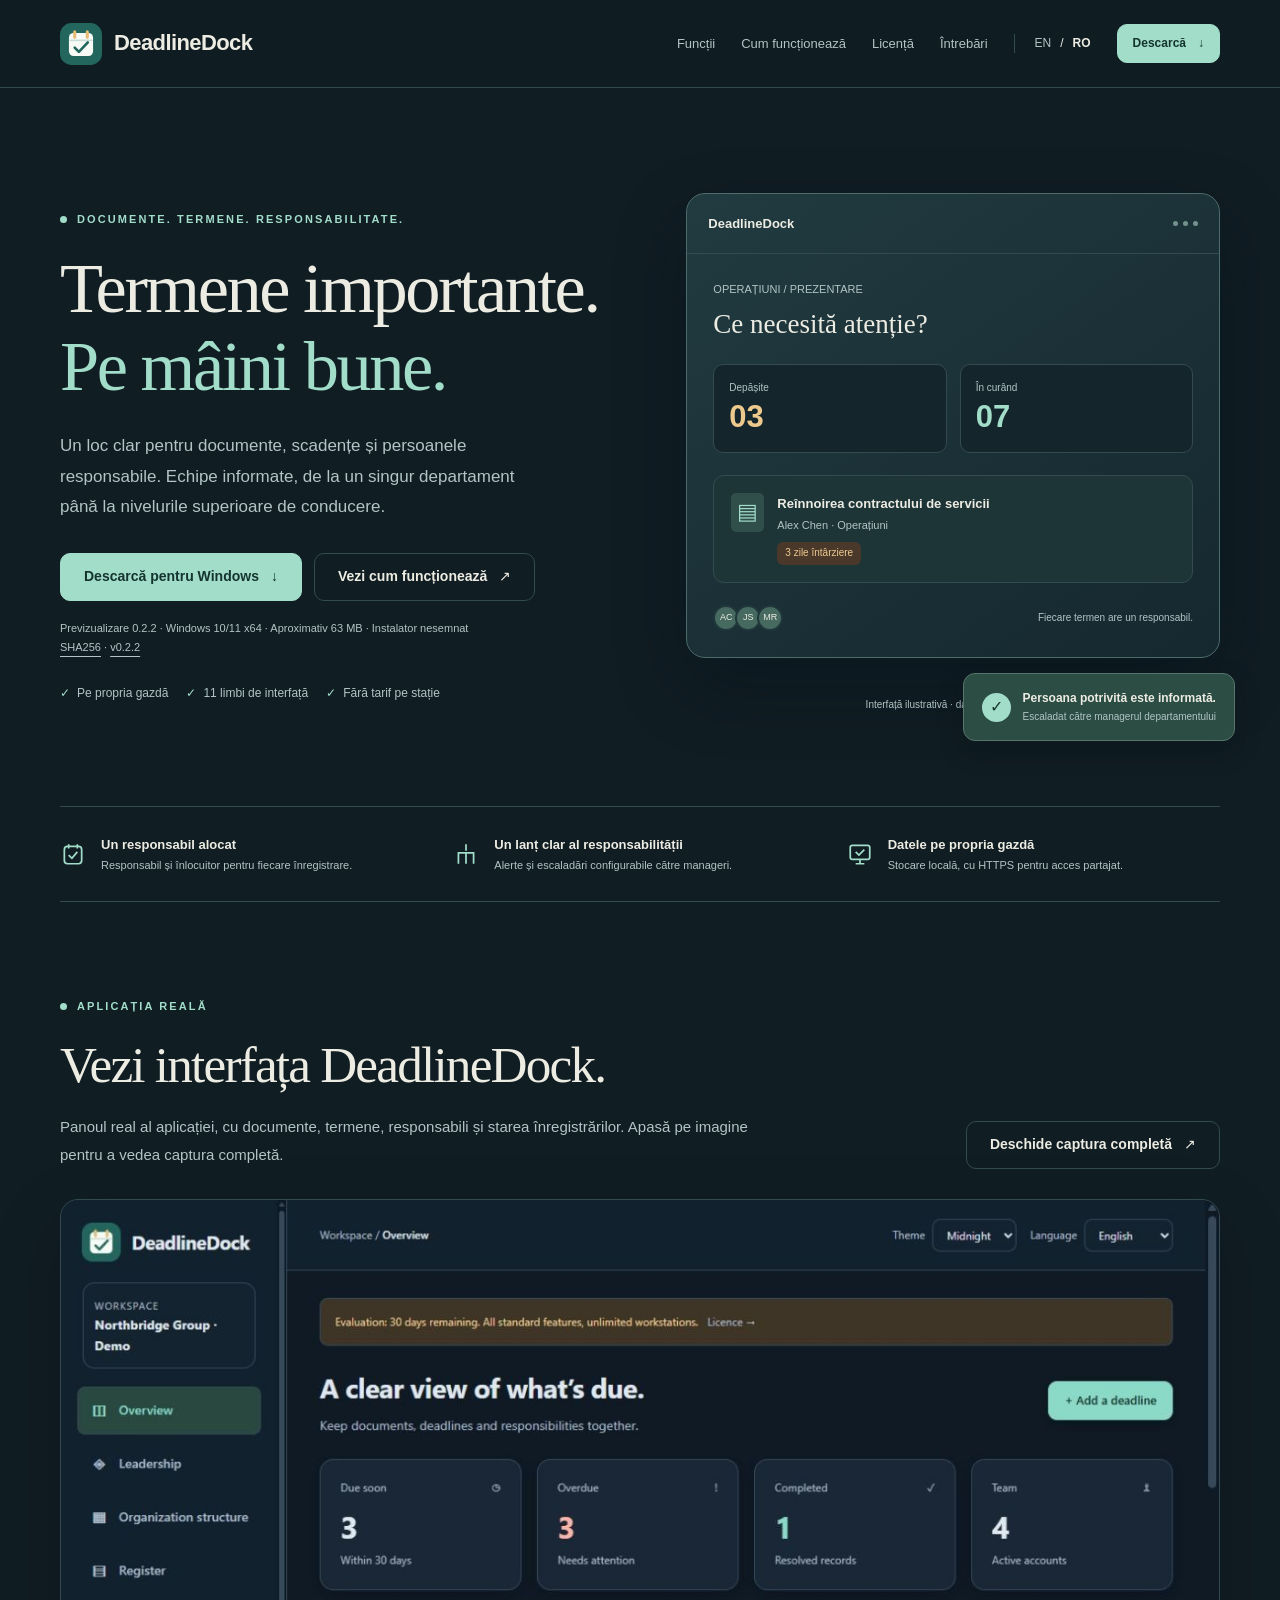
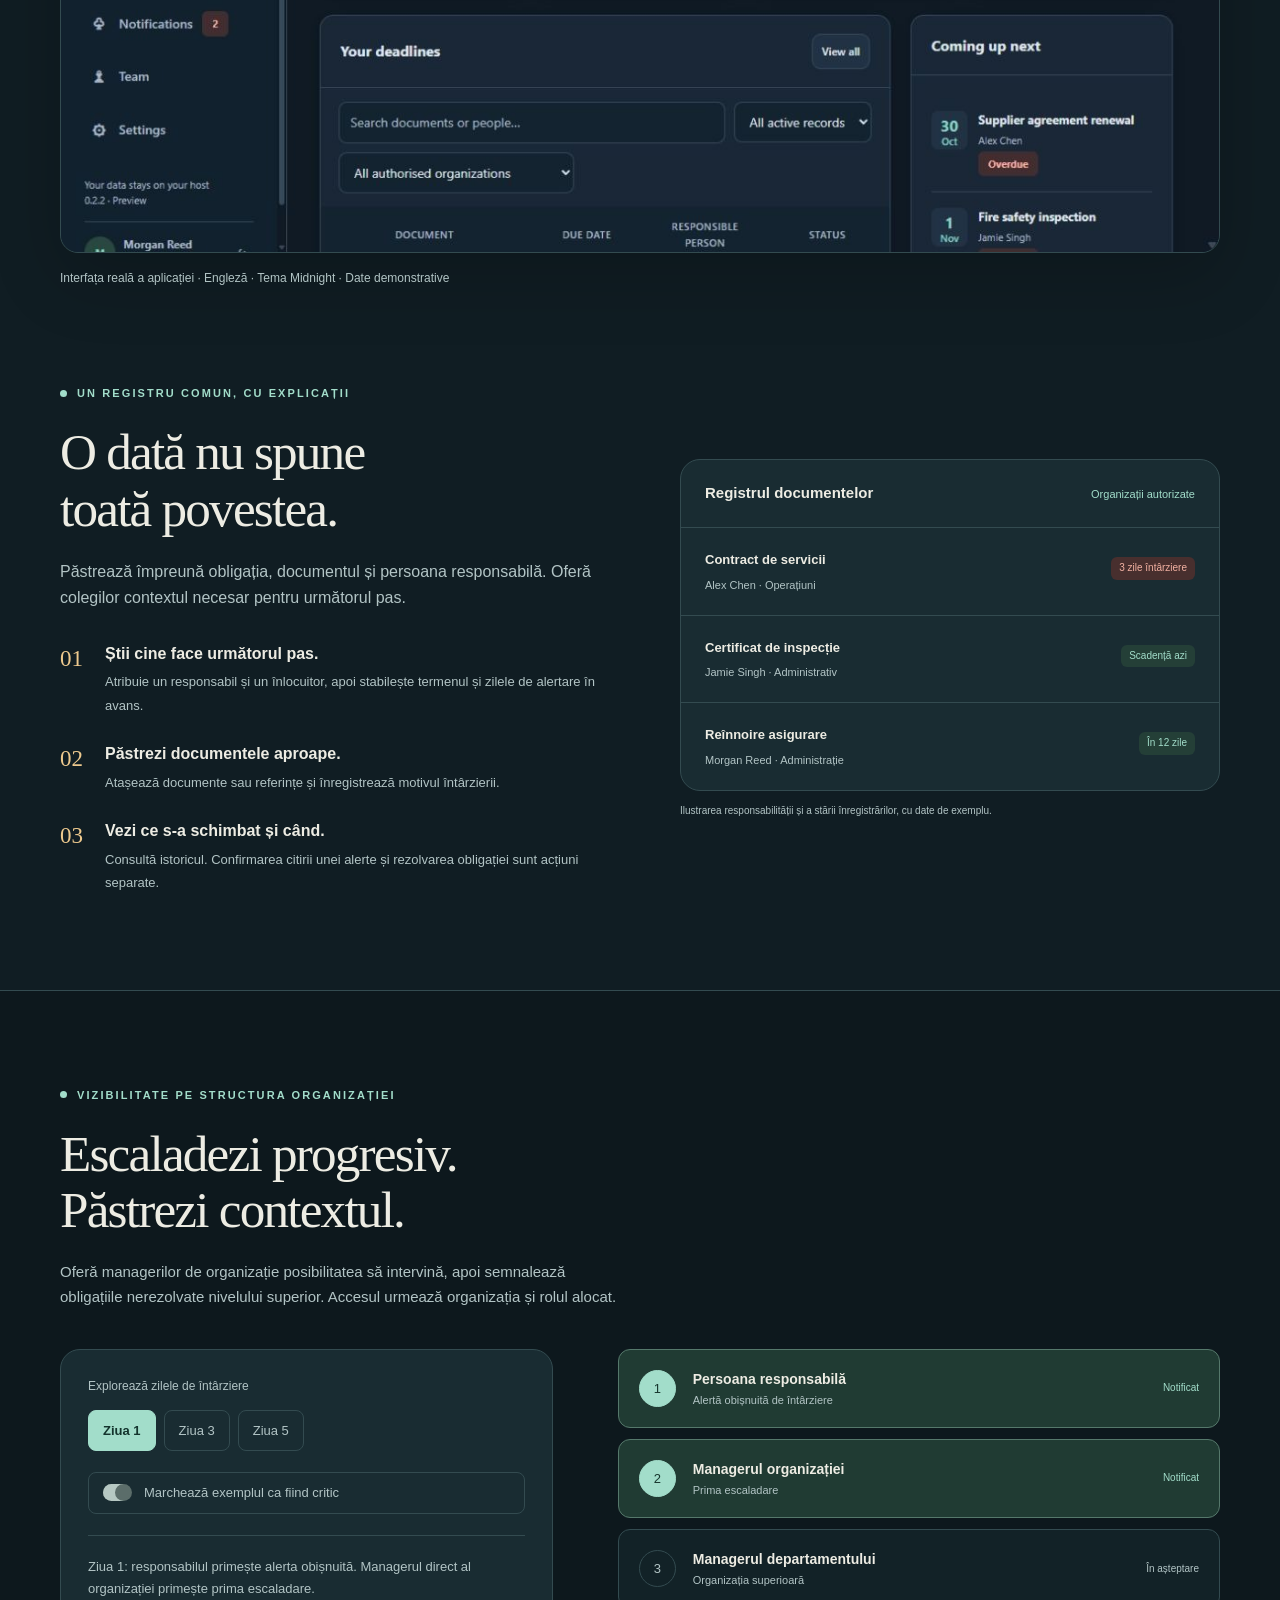
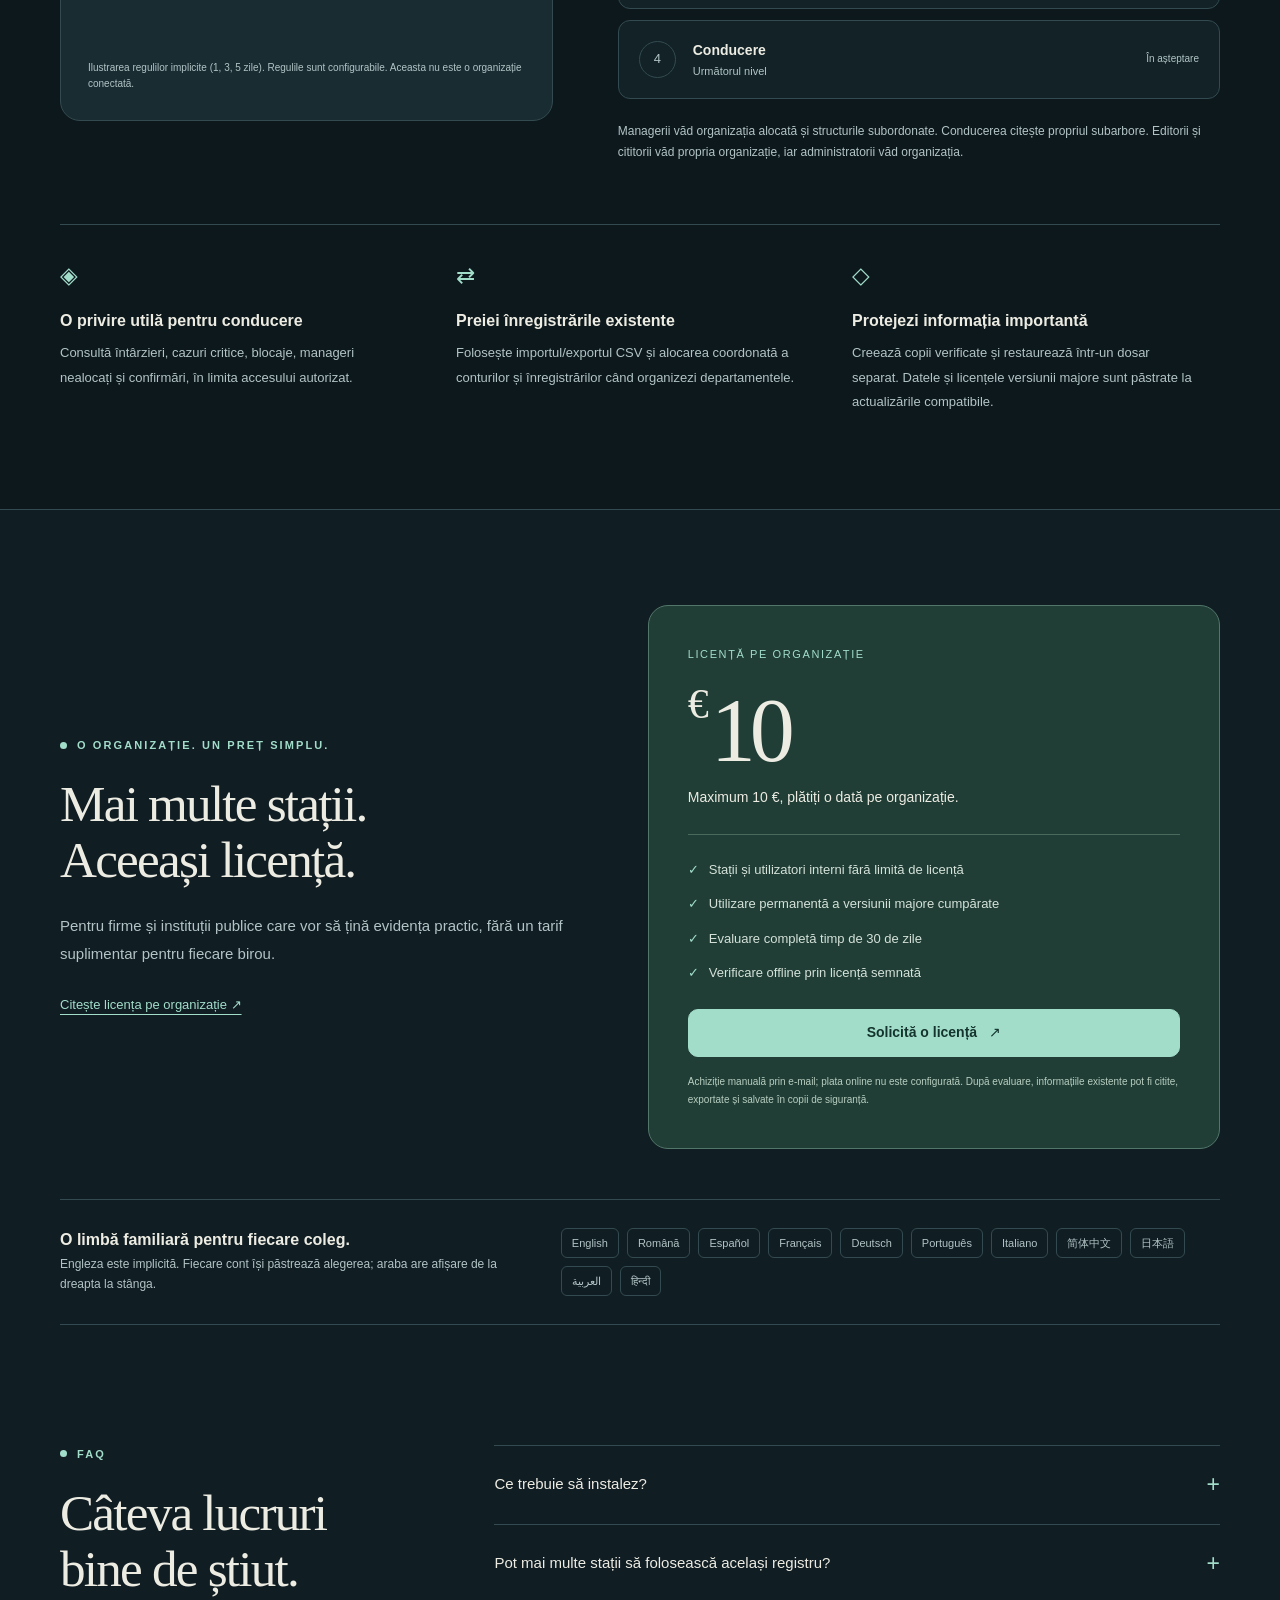
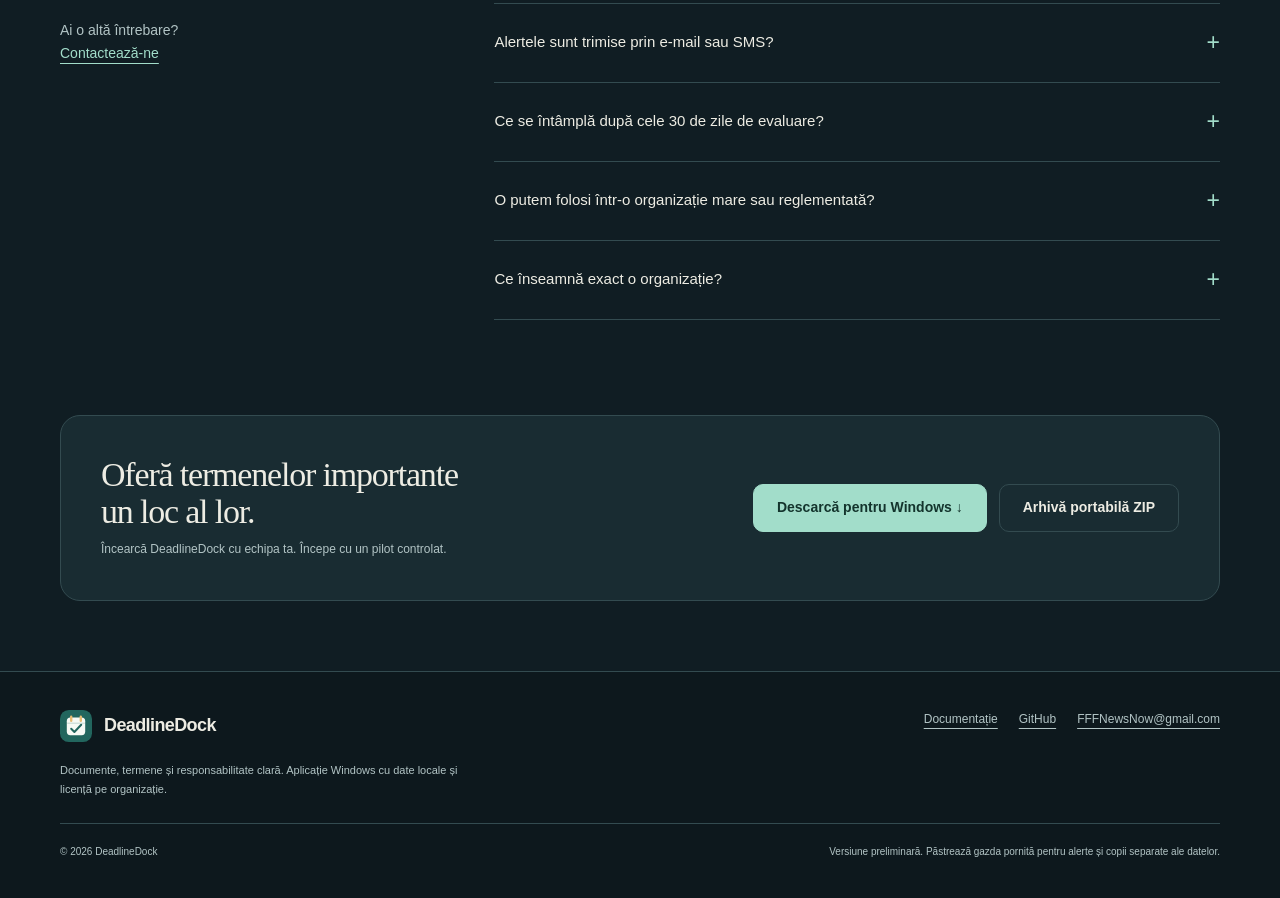
==== commit fcebff13: "Publish DeadlineDock 0.2.2 with organization terminology" ====
--- a/ro.html
+++ b/ro.html
@@ -4,13 +4,13 @@
 <link rel="canonical" href="https://grimegod.github.io/DeadlineDock/ro.html"><link rel="alternate" hreflang="en" href="https://grimegod.github.io/DeadlineDock/"><link rel="alternate" hreflang="ro" href="https://grimegod.github.io/DeadlineDock/ro.html"><link rel="alternate" hreflang="x-default" href="https://grimegod.github.io/DeadlineDock/">
 <meta property="og:type" content="website"><meta property="og:site_name" content="DeadlineDock"><meta property="og:title" content="DeadlineDock — evidența documentelor și termenelor pentru Windows"><meta property="og:description" content="Urmărește documentele, termenele și responsabilii pe Windows. Ierarhie pe departamente, escaladări și panou pentru conducere. Maximum 10 € pe organizație."><meta property="og:url" content="https://grimegod.github.io/DeadlineDock/ro.html"><meta property="og:image" content="https://grimegod.github.io/DeadlineDock/screenshot.jpg"><meta property="og:image:alt" content="DeadlineDock Midnight — demonstration data"><meta property="og:locale" content="ro_RO"><meta name="twitter:card" content="summary_large_image">
 <link rel="icon" href="logo.svg" type="image/svg+xml"><link rel="stylesheet" href="site.css"><script src="site.js" defer></script><script type="application/ld+json">{"@context": "https://schema.org", "@graph": [{"@type": "WebSite", "@id": "https://grimegod.github.io/DeadlineDock/#website", "name": "DeadlineDock", "url": "https://grimegod.github.io/DeadlineDock/"}, {"@type": "WebPage", "@id": "https://grimegod.github.io/DeadlineDock/ro.html#webpage", "url": "https://grimegod.github.io/DeadlineDock/ro.html", "name": "DeadlineDock — evidența documentelor și termenelor pentru Windows", "description": "Urmărește documentele, termenele și responsabilii pe Windows. Ierarhie pe departamente, escaladări și panou pentru conducere. Maximum 10 € pe organizație.", "inLanguage": "ro", "isPartOf": {"@id": "https://grimegod.github.io/DeadlineDock/#website"}, "about": {"@type": "Thing", "name": "DeadlineDock", "description": "Urmărește documentele, termenele și responsabilii pe Windows. Ierarhie pe departamente, escaladări și panou pentru conducere. Maximum 10 € pe organizație."}}]}</script></head>
-<body><a class="skip" href="#main">Sari la conținut</a><header class="site-header"><div class="container header-row"><a class="brand" href="ro.html" aria-label="DeadlineDock"><img src="logo.svg" width="42" height="42" alt="">DeadlineDock</a><nav class="nav-links" aria-label="Navigare principală"><a href="#features">Funcții</a><a href="#workflow">Cum funcționează</a><a href="#pricing">Licență</a><a href="#faq">Întrebări</a></nav><div class="language" aria-label="Limba site-ului"><a href="./" lang="en" hreflang="en" >EN</a><span aria-hidden="true">/</span><a href="ro.html" lang="ro" hreflang="ro" aria-current="page">RO</a></div><a class="button small header-download" href="https://github.com/Grimegod/DeadlineDock/releases/download/v0.2.1/DeadlineDock-0.2.1-Setup-x64.exe">Descarcă <span aria-hidden="true">↓</span></a></div></header>
-<main id="main"><section class="container hero"><div class="hero-copy"><div class="eyebrow">Documente. Termene. Responsabilitate.</div><h1><span class="visually-hidden">DeadlineDock — </span>Termene importante.<br><em>Pe mâini bune.</em></h1><p>Un loc clar pentru documente, scadențe și persoanele responsabile. Echipe informate, de la un singur departament până la nivelurile superioare de conducere.</p><div class="actions"><a class="button" href="https://github.com/Grimegod/DeadlineDock/releases/download/v0.2.1/DeadlineDock-0.2.1-Setup-x64.exe">Descarcă pentru Windows <span aria-hidden="true">↓</span></a><a class="button secondary" href="#workflow">Vezi cum funcționează <span aria-hidden="true">↗</span></a></div><p class="release-note">Previzualizare 0.2.1 · Windows 10/11 x64 · Aproximativ 63 MB · Instalator nesemnat<br><a href="https://github.com/Grimegod/DeadlineDock/releases/download/v0.2.1/SHA256SUMS.txt">SHA256</a> · <a href="https://github.com/Grimegod/DeadlineDock/releases/tag/v0.2.1">v0.2.1</a></p><div class="hero-proof"><span>Pe propria gazdă</span><span>11 limbi de interfață</span><span>Fără tarif pe stație</span></div></div><div class="product-scene" aria-label="Interfață ilustrativă · date demonstrative"><div class="scene-shell"><div class="scene-top"><strong>DeadlineDock</strong><div class="scene-dots" aria-hidden="true"><i></i><i></i><i></i></div></div><div class="scene-inner"><div class="scene-greeting">OPERAȚIUNI / PREZENTARE</div><h3>Ce necesită atenție?</h3><div class="mini-stats"><div class="mini-stat"><span>Depășite</span><strong>03</strong></div><div class="mini-stat"><span>În curând</span><strong>07</strong></div></div><div class="scene-record"><div class="file-icon" aria-hidden="true">▤</div><div><strong>Reînnoirea contractului de servicii</strong><p>Alex Chen · Operațiuni</p><span class="badge">3 zile întârziere</span></div></div><div class="scene-bottom"><div class="avatars" aria-hidden="true"><span>AC</span><span>JS</span><span>MR</span></div><span>Fiecare termen are un responsabil.</span></div></div></div><div class="floating-note"><span class="check" aria-hidden="true">✓</span><div><strong>Persoana potrivită este informată.</strong><p>Escaladat către șeful departamentului</p></div></div><p class="illustration-label">Interfață ilustrativă · date demonstrative</p></div></section>
-<div class="container facts-strip"><div class="fact"><svg viewBox="0 0 24 24" fill="none" stroke-width="1.6" aria-hidden="true"><rect x="4" y="5" width="16" height="16" rx="3"/><path d="M8 3v4m8-4v4M8 13l3 3 5-6"/></svg><div><strong>Un responsabil alocat</strong><p>Responsabil și înlocuitor pentru fiecare înregistrare.</p></div></div><div class="fact"><svg viewBox="0 0 24 24" fill="none" stroke-width="1.6" aria-hidden="true"><path d="M12 3v6m-7 7v-5h14v5M5 16v5m14-5v5M12 11v10"/></svg><div><strong>Un lanț clar al responsabilității</strong><p>Alerte și escaladări configurabile către șefi.</p></div></div><div class="fact"><svg viewBox="0 0 24 24" fill="none" stroke-width="1.6" aria-hidden="true"><rect x="3" y="4" width="18" height="13" rx="2"/><path d="M8 21h8m-4-4v4M8 10l3 3 5-5"/></svg><div><strong>Datele pe propria gazdă</strong><p>Stocare locală, cu HTTPS pentru acces partajat.</p></div></div></div>
-<section class="container section interface-section" id="interface" aria-labelledby="interface-title"><div class="interface-heading"><div><div class="eyebrow">Aplicația reală</div><h2 id="interface-title">Vezi interfața DeadlineDock.</h2><p>Panoul real al aplicației, cu documente, termene, responsabili și starea înregistrărilor. Apasă pe imagine pentru a vedea captura completă.</p></div><a class="button secondary" href="screenshot.jpg?rev=f16361b23e4c" target="_blank" rel="noopener" aria-label="Deschide captura completă a aplicației într-un tab nou">Deschide captura completă <span aria-hidden="true">↗</span></a></div><figure class="interface-figure"><a class="interface-preview" href="screenshot.jpg?rev=f16361b23e4c" target="_blank" rel="noopener" aria-label="Deschide captura completă a aplicației într-un tab nou"><img src="screenshot.jpg?rev=f16361b23e4c" width="1265" height="1639" alt="Panoul real DeadlineDock cu statistici despre termene, registrul documentelor, responsabili și scadențe, în tema Midnight." loading="lazy" decoding="async"></a><figcaption>Interfața reală a aplicației · Engleză · Tema Midnight · Date demonstrative</figcaption></figure></section>
-<section class="container section split" id="features"><div><div class="eyebrow">Un registru comun, cu explicații</div><h2>O dată nu spune<br>toată povestea.</h2><p style="margin-top:22px">Păstrează împreună obligația, documentul și persoana responsabilă. Oferă colegilor contextul necesar pentru următorul pas.</p><div class="feature-list"><div class="feature-row"><span class="number">01</span><div><h3>Știi cine face următorul pas.</h3><p>Atribuie un responsabil și un înlocuitor, apoi stabilește termenul și zilele de alertare în avans.</p></div></div><div class="feature-row"><span class="number">02</span><div><h3>Păstrezi documentele aproape.</h3><p>Atașează documente sau referințe și înregistrează motivul întârzierii.</p></div></div><div class="feature-row"><span class="number">03</span><div><h3>Vezi ce s-a schimbat și când.</h3><p>Consultă istoricul. Confirmarea citirii unei alerte și rezolvarea obligației sunt acțiuni separate.</p></div></div></div></div><div><div class="register-card"><div class="register-title"><strong>Registrul documentelor</strong><span>Unități autorizate</span></div><div class="register-item"><div><strong>Contract de servicii</strong><p>Alex Chen · Operațiuni</p></div><div class="register-date"><span class="badge late">3 zile întârziere</span></div></div><div class="register-item"><div><strong>Certificat de inspecție</strong><p>Jamie Singh · Administrativ</p></div><div class="register-date"><span class="badge ">Scadență azi</span></div></div><div class="register-item"><div><strong>Reînnoire asigurare</strong><p>Morgan Reed · Administrație</p></div><div class="register-date"><span class="badge ">În 12 zile</span></div></div></div><span class="inset-label">Ilustrarea responsabilității și a stării înregistrărilor, cu date de exemplu.</span></div></section>
-<section class="escalation-section section" id="workflow"><div class="container"><div class="section-head"><div class="eyebrow">Vizibilitate pe structura organizației</div><h2>Escaladezi progresiv.<br>Păstrezi contextul.</h2><p>Oferă șefilor de unitate posibilitatea să intervină, apoi semnalează obligațiile nerezolvate nivelului superior. Accesul urmează unitatea și rolul alocat.</p></div><div class="escalation-layout" data-escalation-demo><div class="demo-control"><span class="demo-label">Explorează zilele de întârziere</span><div class="days"><button type="button" data-day="1" aria-pressed="true">Ziua 1</button><button type="button" data-day="3" aria-pressed="false">Ziua 3</button><button type="button" data-day="5" aria-pressed="false">Ziua 5</button></div><button type="button" class="priority-switch" data-critical aria-pressed="false">Marchează exemplul ca fiind critic</button><p class="demo-explanation" data-explanation aria-live="polite">Ziua 1: șeful direct al unității primește prima escaladare.</p><p class="demo-note">Ilustrarea regulilor implicite (1, 3, 5 zile). Regulile sunt configurabile. Aceasta nu este o organizație conectată.</p></div><div><div class="chain"><div class="chain-row notified" data-threshold="0"><span class="chain-icon" aria-hidden="true">1</span><div><strong>Persoana responsabilă</strong><p>Alertă obișnuită de întârziere</p></div><span class="chain-state" data-state>Notificat</span></div><div class="chain-row notified" data-threshold="1"><span class="chain-icon" aria-hidden="true">2</span><div><strong>Șeful unității</strong><p>Prima escaladare</p></div><span class="chain-state" data-state>Notificat</span></div><div class="chain-row " data-threshold="3"><span class="chain-icon" aria-hidden="true">3</span><div><strong>Șeful departamentului</strong><p>Unitatea superioară</p></div><span class="chain-state" data-state>În așteptare</span></div><div class="chain-row " data-threshold="5"><span class="chain-icon" aria-hidden="true">4</span><div><strong>Conducere</strong><p>Următorul nivel</p></div><span class="chain-state" data-state>În așteptare</span></div></div><p class="scope-caption">Managerii văd unitatea alocată și structurile subordonate. Conducerea citește propriul subarbore. Editorii și cititorii văd propria unitate, iar administratorii văd organizația.</p></div></div><div class="tools-grid"><div class="tool"><span class="tool-icon" aria-hidden="true">◈</span><h3>O privire utilă pentru conducere</h3><p>Consultă întârzieri, cazuri critice, blocaje, șefi nealocați și confirmări, în limita accesului autorizat.</p></div><div class="tool"><span class="tool-icon" aria-hidden="true">⇄</span><h3>Preiei înregistrările existente</h3><p>Folosește importul/exportul CSV și alocarea coordonată a conturilor și înregistrărilor când organizezi departamentele.</p></div><div class="tool"><span class="tool-icon" aria-hidden="true">◇</span><h3>Protejezi informația importantă</h3><p>Creează copii verificate și restaurează într-un dosar separat. Datele și licențele versiunii majore sunt păstrate la actualizările compatibile.</p></div></div></div></section>
-<section class="container section"><div class="pricing-layout" id="pricing"><div class="pricing-copy"><div class="eyebrow">O organizație. Un preț simplu.</div><h2>Mai multe stații.<br>Aceeași licență.</h2><p>Pentru firme și instituții publice care vor să țină evidența practic, fără un tarif suplimentar pentru fiecare birou.</p><a class="quiet-link" href="https://github.com/Grimegod/DeadlineDock/blob/main/LICENSE.txt">Citește licența pe organizație ↗</a></div><div class="price-card"><div class="price-label">Licență pe organizație</div><div class="price-value"><span>€</span>10</div><p class="price-scope">Maximum 10 €, plătiți o dată pe organizație.</p><ul class="price-list"><li>Stații și utilizatori interni fără limită de licență</li><li>Utilizare permanentă a versiunii majore cumpărate</li><li>Evaluare completă timp de 30 de zile</li><li>Verificare offline prin licență semnată</li></ul><a class="button" href="mailto:FFFNewsNow@gmail.com?subject=DeadlineDock%20organisation%20licence">Solicită o licență <span aria-hidden="true">↗</span></a><p class="price-fine">Achiziție manuală prin e-mail; plata online nu este configurată. După evaluare, informațiile existente pot fi citite, exportate și salvate în copii de siguranță.</p></div></div><div class="languages-box"><div><h3>O limbă familiară pentru fiecare coleg.</h3><p>Engleza este implicită. Fiecare cont își păstrează alegerea; araba are afișare de la dreapta la stânga.</p></div><div class="language-tags"><span>English</span><span>Română</span><span>Español</span><span>Français</span><span>Deutsch</span><span>Português</span><span>Italiano</span><span>简体中文</span><span>日本語</span><span>العربية</span><span>हिन्दी</span></div></div></section>
-<section class="container section faq-section" id="faq"><div class="faq-layout"><div class="faq-copy"><div class="eyebrow">FAQ</div><h2>Câteva lucruri<br>bine de știut.</h2><p>Ai o altă întrebare?<br><a href="mailto:FFFNewsNow@gmail.com">Contactează-ne</a></p></div><div><details><summary>Ce trebuie să instalez?</summary><p>Windows 10 sau 11, x64. Pachetul include mediul de rulare, deci nu este necesară instalarea separată a .NET. Pornești gazda Windows și folosești interfața în browser.</p></details><details><summary>Pot mai multe stații să folosească același registru?</summary><p>Da, printr-o singură gazdă Windows centrală și HTTPS configurat. Stațiile folosesc browserul. Instalările implicite separate nu se sincronizează automat; gazda trebuie să rămână pornită pentru alerte.</p></details><details><summary>Alertele sunt trimise prin e-mail sau SMS?</summary><p>Această versiune oferă notificări în aplicație și pe gazda Windows. Nu trimite e-mail sau SMS. Gazda verifică alertele la fiecare minut cât timp este pornită.</p></details><details><summary>Ce se întâmplă după cele 30 de zile de evaluare?</summary><p>Rămân disponibile citirea informațiilor, exportul CSV și copiile de siguranță. O licență semnată permite continuarea modificărilor. Licența se solicită prin e-mail și costă maximum 10 € pe organizație.</p></details><details><summary>O putem folosi într-o organizație mare sau reglementată?</summary><p>Începe cu un pilot controlat. Această versiune nesemnată are acces pe rol și unitate, dar nu include SSO, autentificare cu doi factori, clasificarea documentelor sau acreditare militară/de conformitate. Validează securitatea, capacitatea și procedurile proprii înainte de extindere.</p></details><details><summary>Ce înseamnă exact o organizație?</summary><p>O singură entitate juridică, inclusiv departamentele și sucursalele ei. Societățile, filialele sau agențiile cu personalitate juridică separată au nevoie de licențe proprii. Consultă termenii pentru versiunea majoră cumpărată.</p></details></div></div></section>
-<section class="container download-band" id="download"><div><h2>Oferă termenelor importante<br>un loc al lor.</h2><p>Încearcă DeadlineDock cu echipa ta. Începe cu un pilot controlat.</p></div><div class="actions"><a class="button" href="https://github.com/Grimegod/DeadlineDock/releases/download/v0.2.1/DeadlineDock-0.2.1-Setup-x64.exe">Descarcă pentru Windows ↓</a><a class="button secondary" href="https://github.com/Grimegod/DeadlineDock/releases/download/v0.2.1/DeadlineDock-0.2.1-win-x64.zip">Arhivă portabilă ZIP</a></div></section></main>
-<footer class="site-footer"><div class="container"><div class="footer-grid"><div class="footer-brand"><a class="brand" href="ro.html"><img src="logo.svg" width="32" height="32" alt="">DeadlineDock</a><p>Documente, termene și responsabilitate clară. Aplicație Windows cu date locale și licență pe organizație.</p></div><div class="footer-links"><a href="https://github.com/Grimegod/DeadlineDock/blob/main/USER-GUIDE.md">Documentație</a><a href="https://github.com/Grimegod/DeadlineDock">GitHub</a><a href="mailto:FFFNewsNow@gmail.com">FFFNewsNow@gmail.com</a></div></div><div class="footer-bottom"><span>© 2026 DeadlineDock</span><p>Versiune preliminară. Păstrează gazda pornită pentru alerte și copii separate ale datelor. Fără acreditare pentru informații clasificate.</p></div></div></footer></body></html>+<body><a class="skip" href="#main">Sari la conținut</a><header class="site-header"><div class="container header-row"><a class="brand" href="ro.html" aria-label="DeadlineDock"><img src="logo.svg" width="42" height="42" alt="">DeadlineDock</a><nav class="nav-links" aria-label="Navigare principală"><a href="#features">Funcții</a><a href="#workflow">Cum funcționează</a><a href="#pricing">Licență</a><a href="#faq">Întrebări</a></nav><div class="language" aria-label="Limba site-ului"><a href="./" lang="en" hreflang="en" >EN</a><span aria-hidden="true">/</span><a href="ro.html" lang="ro" hreflang="ro" aria-current="page">RO</a></div><a class="button small header-download" href="https://github.com/Grimegod/DeadlineDock/releases/download/v0.2.2/DeadlineDock-0.2.2-Setup-x64.exe">Descarcă <span aria-hidden="true">↓</span></a></div></header>
+<main id="main"><section class="container hero"><div class="hero-copy"><div class="eyebrow">Documente. Termene. Responsabilitate.</div><h1><span class="visually-hidden">DeadlineDock — </span>Termene importante.<br><em>Pe mâini bune.</em></h1><p>Un loc clar pentru documente, scadențe și persoanele responsabile. Echipe informate, de la un singur departament până la nivelurile superioare de conducere.</p><div class="actions"><a class="button" href="https://github.com/Grimegod/DeadlineDock/releases/download/v0.2.2/DeadlineDock-0.2.2-Setup-x64.exe">Descarcă pentru Windows <span aria-hidden="true">↓</span></a><a class="button secondary" href="#workflow">Vezi cum funcționează <span aria-hidden="true">↗</span></a></div><p class="release-note">Previzualizare 0.2.2 · Windows 10/11 x64 · Aproximativ 63 MB · Instalator nesemnat<br><a href="https://github.com/Grimegod/DeadlineDock/releases/download/v0.2.2/SHA256SUMS.txt">SHA256</a> · <a href="https://github.com/Grimegod/DeadlineDock/releases/tag/v0.2.2">v0.2.2</a></p><div class="hero-proof"><span>Pe propria gazdă</span><span>11 limbi de interfață</span><span>Fără tarif pe stație</span></div></div><div class="product-scene" aria-label="Interfață ilustrativă · date demonstrative"><div class="scene-shell"><div class="scene-top"><strong>DeadlineDock</strong><div class="scene-dots" aria-hidden="true"><i></i><i></i><i></i></div></div><div class="scene-inner"><div class="scene-greeting">OPERAȚIUNI / PREZENTARE</div><h3>Ce necesită atenție?</h3><div class="mini-stats"><div class="mini-stat"><span>Depășite</span><strong>03</strong></div><div class="mini-stat"><span>În curând</span><strong>07</strong></div></div><div class="scene-record"><div class="file-icon" aria-hidden="true">▤</div><div><strong>Reînnoirea contractului de servicii</strong><p>Alex Chen · Operațiuni</p><span class="badge">3 zile întârziere</span></div></div><div class="scene-bottom"><div class="avatars" aria-hidden="true"><span>AC</span><span>JS</span><span>MR</span></div><span>Fiecare termen are un responsabil.</span></div></div></div><div class="floating-note"><span class="check" aria-hidden="true">✓</span><div><strong>Persoana potrivită este informată.</strong><p>Escaladat către managerul departamentului</p></div></div><p class="illustration-label">Interfață ilustrativă · date demonstrative</p></div></section>
+<div class="container facts-strip"><div class="fact"><svg viewBox="0 0 24 24" fill="none" stroke-width="1.6" aria-hidden="true"><rect x="4" y="5" width="16" height="16" rx="3"/><path d="M8 3v4m8-4v4M8 13l3 3 5-6"/></svg><div><strong>Un responsabil alocat</strong><p>Responsabil și înlocuitor pentru fiecare înregistrare.</p></div></div><div class="fact"><svg viewBox="0 0 24 24" fill="none" stroke-width="1.6" aria-hidden="true"><path d="M12 3v6m-7 7v-5h14v5M5 16v5m14-5v5M12 11v10"/></svg><div><strong>Un lanț clar al responsabilității</strong><p>Alerte și escaladări configurabile către manageri.</p></div></div><div class="fact"><svg viewBox="0 0 24 24" fill="none" stroke-width="1.6" aria-hidden="true"><rect x="3" y="4" width="18" height="13" rx="2"/><path d="M8 21h8m-4-4v4M8 10l3 3 5-5"/></svg><div><strong>Datele pe propria gazdă</strong><p>Stocare locală, cu HTTPS pentru acces partajat.</p></div></div></div>
+<section class="container section interface-section" id="interface" aria-labelledby="interface-title"><div class="interface-heading"><div><div class="eyebrow">Aplicația reală</div><h2 id="interface-title">Vezi interfața DeadlineDock.</h2><p>Panoul real al aplicației, cu documente, termene, responsabili și starea înregistrărilor. Apasă pe imagine pentru a vedea captura completă.</p></div><a class="button secondary" href="screenshot.jpg?rev=3a997ee85584" target="_blank" rel="noopener" aria-label="Deschide captura completă a aplicației într-un tab nou">Deschide captura completă <span aria-hidden="true">↗</span></a></div><figure class="interface-figure"><a class="interface-preview" href="screenshot.jpg?rev=3a997ee85584" target="_blank" rel="noopener" aria-label="Deschide captura completă a aplicației într-un tab nou"><img src="screenshot.jpg?rev=3a997ee85584" width="1265" height="712" alt="Panoul real DeadlineDock cu statistici despre termene, registrul documentelor, responsabili și scadențe, în tema Midnight." loading="lazy" decoding="async"></a><figcaption>Interfața reală a aplicației · Engleză · Tema Midnight · Date demonstrative</figcaption></figure></section>
+<section class="container section split" id="features"><div><div class="eyebrow">Un registru comun, cu explicații</div><h2>O dată nu spune<br>toată povestea.</h2><p style="margin-top:22px">Păstrează împreună obligația, documentul și persoana responsabilă. Oferă colegilor contextul necesar pentru următorul pas.</p><div class="feature-list"><div class="feature-row"><span class="number">01</span><div><h3>Știi cine face următorul pas.</h3><p>Atribuie un responsabil și un înlocuitor, apoi stabilește termenul și zilele de alertare în avans.</p></div></div><div class="feature-row"><span class="number">02</span><div><h3>Păstrezi documentele aproape.</h3><p>Atașează documente sau referințe și înregistrează motivul întârzierii.</p></div></div><div class="feature-row"><span class="number">03</span><div><h3>Vezi ce s-a schimbat și când.</h3><p>Consultă istoricul. Confirmarea citirii unei alerte și rezolvarea obligației sunt acțiuni separate.</p></div></div></div></div><div><div class="register-card"><div class="register-title"><strong>Registrul documentelor</strong><span>Organizații autorizate</span></div><div class="register-item"><div><strong>Contract de servicii</strong><p>Alex Chen · Operațiuni</p></div><div class="register-date"><span class="badge late">3 zile întârziere</span></div></div><div class="register-item"><div><strong>Certificat de inspecție</strong><p>Jamie Singh · Administrativ</p></div><div class="register-date"><span class="badge ">Scadență azi</span></div></div><div class="register-item"><div><strong>Reînnoire asigurare</strong><p>Morgan Reed · Administrație</p></div><div class="register-date"><span class="badge ">În 12 zile</span></div></div></div><span class="inset-label">Ilustrarea responsabilității și a stării înregistrărilor, cu date de exemplu.</span></div></section>
+<section class="escalation-section section" id="workflow"><div class="container"><div class="section-head"><div class="eyebrow">Vizibilitate pe structura organizației</div><h2>Escaladezi progresiv.<br>Păstrezi contextul.</h2><p>Oferă managerilor de organizație posibilitatea să intervină, apoi semnalează obligațiile nerezolvate nivelului superior. Accesul urmează organizația și rolul alocat.</p></div><div class="escalation-layout" data-escalation-demo><div class="demo-control"><span class="demo-label">Explorează zilele de întârziere</span><div class="days"><button type="button" data-day="1" aria-pressed="true">Ziua 1</button><button type="button" data-day="3" aria-pressed="false">Ziua 3</button><button type="button" data-day="5" aria-pressed="false">Ziua 5</button></div><button type="button" class="priority-switch" data-critical aria-pressed="false">Marchează exemplul ca fiind critic</button><p class="demo-explanation" data-explanation aria-live="polite">Ziua 1: managerul direct al organizației primește prima escaladare.</p><p class="demo-note">Ilustrarea regulilor implicite (1, 3, 5 zile). Regulile sunt configurabile. Aceasta nu este o organizație conectată.</p></div><div><div class="chain"><div class="chain-row notified" data-threshold="0"><span class="chain-icon" aria-hidden="true">1</span><div><strong>Persoana responsabilă</strong><p>Alertă obișnuită de întârziere</p></div><span class="chain-state" data-state>Notificat</span></div><div class="chain-row notified" data-threshold="1"><span class="chain-icon" aria-hidden="true">2</span><div><strong>Managerul organizației</strong><p>Prima escaladare</p></div><span class="chain-state" data-state>Notificat</span></div><div class="chain-row " data-threshold="3"><span class="chain-icon" aria-hidden="true">3</span><div><strong>Managerul departamentului</strong><p>Organizația superioară</p></div><span class="chain-state" data-state>În așteptare</span></div><div class="chain-row " data-threshold="5"><span class="chain-icon" aria-hidden="true">4</span><div><strong>Conducere</strong><p>Următorul nivel</p></div><span class="chain-state" data-state>În așteptare</span></div></div><p class="scope-caption">Managerii văd organizația alocată și structurile subordonate. Conducerea citește propriul subarbore. Editorii și cititorii văd propria organizație, iar administratorii văd organizația.</p></div></div><div class="tools-grid"><div class="tool"><span class="tool-icon" aria-hidden="true">◈</span><h3>O privire utilă pentru conducere</h3><p>Consultă întârzieri, cazuri critice, blocaje, manageri nealocați și confirmări, în limita accesului autorizat.</p></div><div class="tool"><span class="tool-icon" aria-hidden="true">⇄</span><h3>Preiei înregistrările existente</h3><p>Folosește importul/exportul CSV și alocarea coordonată a conturilor și înregistrărilor când organizezi departamentele.</p></div><div class="tool"><span class="tool-icon" aria-hidden="true">◇</span><h3>Protejezi informația importantă</h3><p>Creează copii verificate și restaurează într-un dosar separat. Datele și licențele versiunii majore sunt păstrate la actualizările compatibile.</p></div></div></div></section>
+<section class="container section"><div class="pricing-layout" id="pricing"><div class="pricing-copy"><div class="eyebrow">O organizație. Un preț simplu.</div><h2>Mai multe stații.<br>Aceeași licență.</h2><p>Pentru firme și instituții publice care vor să țină evidența practic, fără un tarif suplimentar pentru fiecare birou.</p><a class="quiet-link" href="https://github.com/Grimegod/DeadlineDock/blob/main/LICENSE.txt">Citește licența pe organizație ↗</a></div><div class="price-card"><div class="price-label">Licență pe organizație</div><div class="price-value"><span>€</span>10</div><p class="price-scope">Maximum 10 €, plătiți o dată pe organizație.</p><ul class="price-list"><li>Stații și utilizatori interni fără limită de licență</li><li>Utilizare permanentă a versiunii majore cumpărate</li><li>Evaluare completă timp de 30 de zile</li><li>Verificare offline prin licență semnată</li></ul><a class="button" href="mailto:FFFNewsNow@gmail.com?subject=DeadlineDock%20organization%20licence">Solicită o licență <span aria-hidden="true">↗</span></a><p class="price-fine">Achiziție manuală prin e-mail; plata online nu este configurată. După evaluare, informațiile existente pot fi citite, exportate și salvate în copii de siguranță.</p></div></div><div class="languages-box"><div><h3>O limbă familiară pentru fiecare coleg.</h3><p>Engleza este implicită. Fiecare cont își păstrează alegerea; araba are afișare de la dreapta la stânga.</p></div><div class="language-tags"><span>English</span><span>Română</span><span>Español</span><span>Français</span><span>Deutsch</span><span>Português</span><span>Italiano</span><span>简体中文</span><span>日本語</span><span>العربية</span><span>हिन्दी</span></div></div></section>
+<section class="container section faq-section" id="faq"><div class="faq-layout"><div class="faq-copy"><div class="eyebrow">FAQ</div><h2>Câteva lucruri<br>bine de știut.</h2><p>Ai o altă întrebare?<br><a href="mailto:FFFNewsNow@gmail.com">Contactează-ne</a></p></div><div><details><summary>Ce trebuie să instalez?</summary><p>Windows 10 sau 11, x64. Pachetul include mediul de rulare, deci nu este necesară instalarea separată a .NET. Pornești gazda Windows și folosești interfața în browser.</p></details><details><summary>Pot mai multe stații să folosească același registru?</summary><p>Da, printr-o singură gazdă Windows centrală și HTTPS configurat. Stațiile folosesc browserul. Instalările implicite separate nu se sincronizează automat; gazda trebuie să rămână pornită pentru alerte.</p></details><details><summary>Alertele sunt trimise prin e-mail sau SMS?</summary><p>Această versiune oferă notificări în aplicație și pe gazda Windows. Nu trimite e-mail sau SMS. Gazda verifică alertele la fiecare minut cât timp este pornită.</p></details><details><summary>Ce se întâmplă după cele 30 de zile de evaluare?</summary><p>Rămân disponibile citirea informațiilor, exportul CSV și copiile de siguranță. O licență semnată permite continuarea modificărilor. Licența se solicită prin e-mail și costă maximum 10 € pe organizație.</p></details><details><summary>O putem folosi într-o organizație mare sau reglementată?</summary><p>Începe cu un pilot controlat. Această versiune nesemnată are acces pe rol și organizație, dar nu include SSO, autentificare cu doi factori, clasificarea documentelor sau certificări de conformitate. Validează securitatea, capacitatea și procedurile proprii înainte de extindere.</p></details><details><summary>Ce înseamnă exact o organizație?</summary><p>O singură entitate juridică, inclusiv departamentele și sucursalele ei. Societățile, filialele sau agențiile cu personalitate juridică separată au nevoie de licențe proprii. Consultă termenii pentru versiunea majoră cumpărată.</p></details></div></div></section>
+<section class="container download-band" id="download"><div><h2>Oferă termenelor importante<br>un loc al lor.</h2><p>Încearcă DeadlineDock cu echipa ta. Începe cu un pilot controlat.</p></div><div class="actions"><a class="button" href="https://github.com/Grimegod/DeadlineDock/releases/download/v0.2.2/DeadlineDock-0.2.2-Setup-x64.exe">Descarcă pentru Windows ↓</a><a class="button secondary" href="https://github.com/Grimegod/DeadlineDock/releases/download/v0.2.2/DeadlineDock-0.2.2-win-x64.zip">Arhivă portabilă ZIP</a></div></section></main>
+<footer class="site-footer"><div class="container"><div class="footer-grid"><div class="footer-brand"><a class="brand" href="ro.html"><img src="logo.svg" width="32" height="32" alt="">DeadlineDock</a><p>Documente, termene și responsabilitate clară. Aplicație Windows cu date locale și licență pe organizație.</p></div><div class="footer-links"><a href="https://github.com/Grimegod/DeadlineDock/blob/main/USER-GUIDE.md">Documentație</a><a href="https://github.com/Grimegod/DeadlineDock">GitHub</a><a href="mailto:FFFNewsNow@gmail.com">FFFNewsNow@gmail.com</a></div></div><div class="footer-bottom"><span>© 2026 DeadlineDock</span><p>Versiune preliminară. Păstrează gazda pornită pentru alerte și copii separate ale datelor.</p></div></div></footer></body></html>
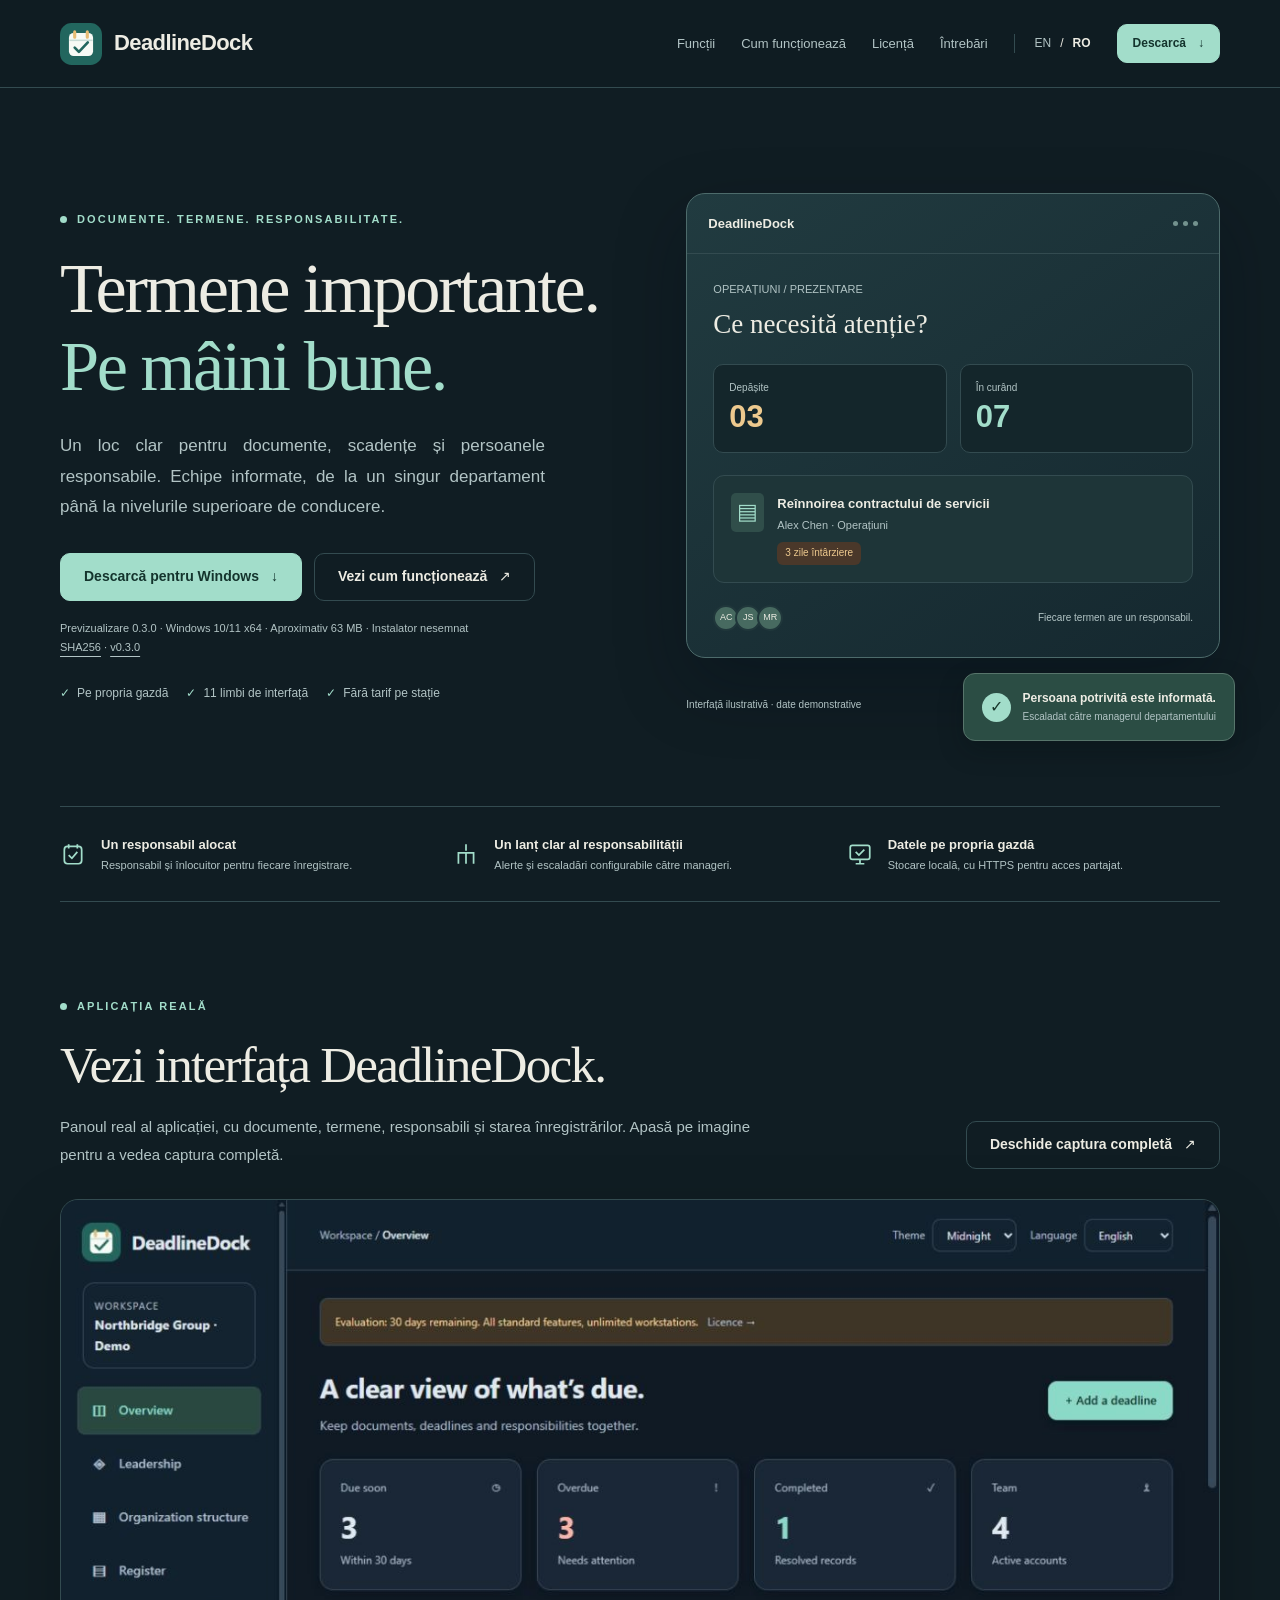
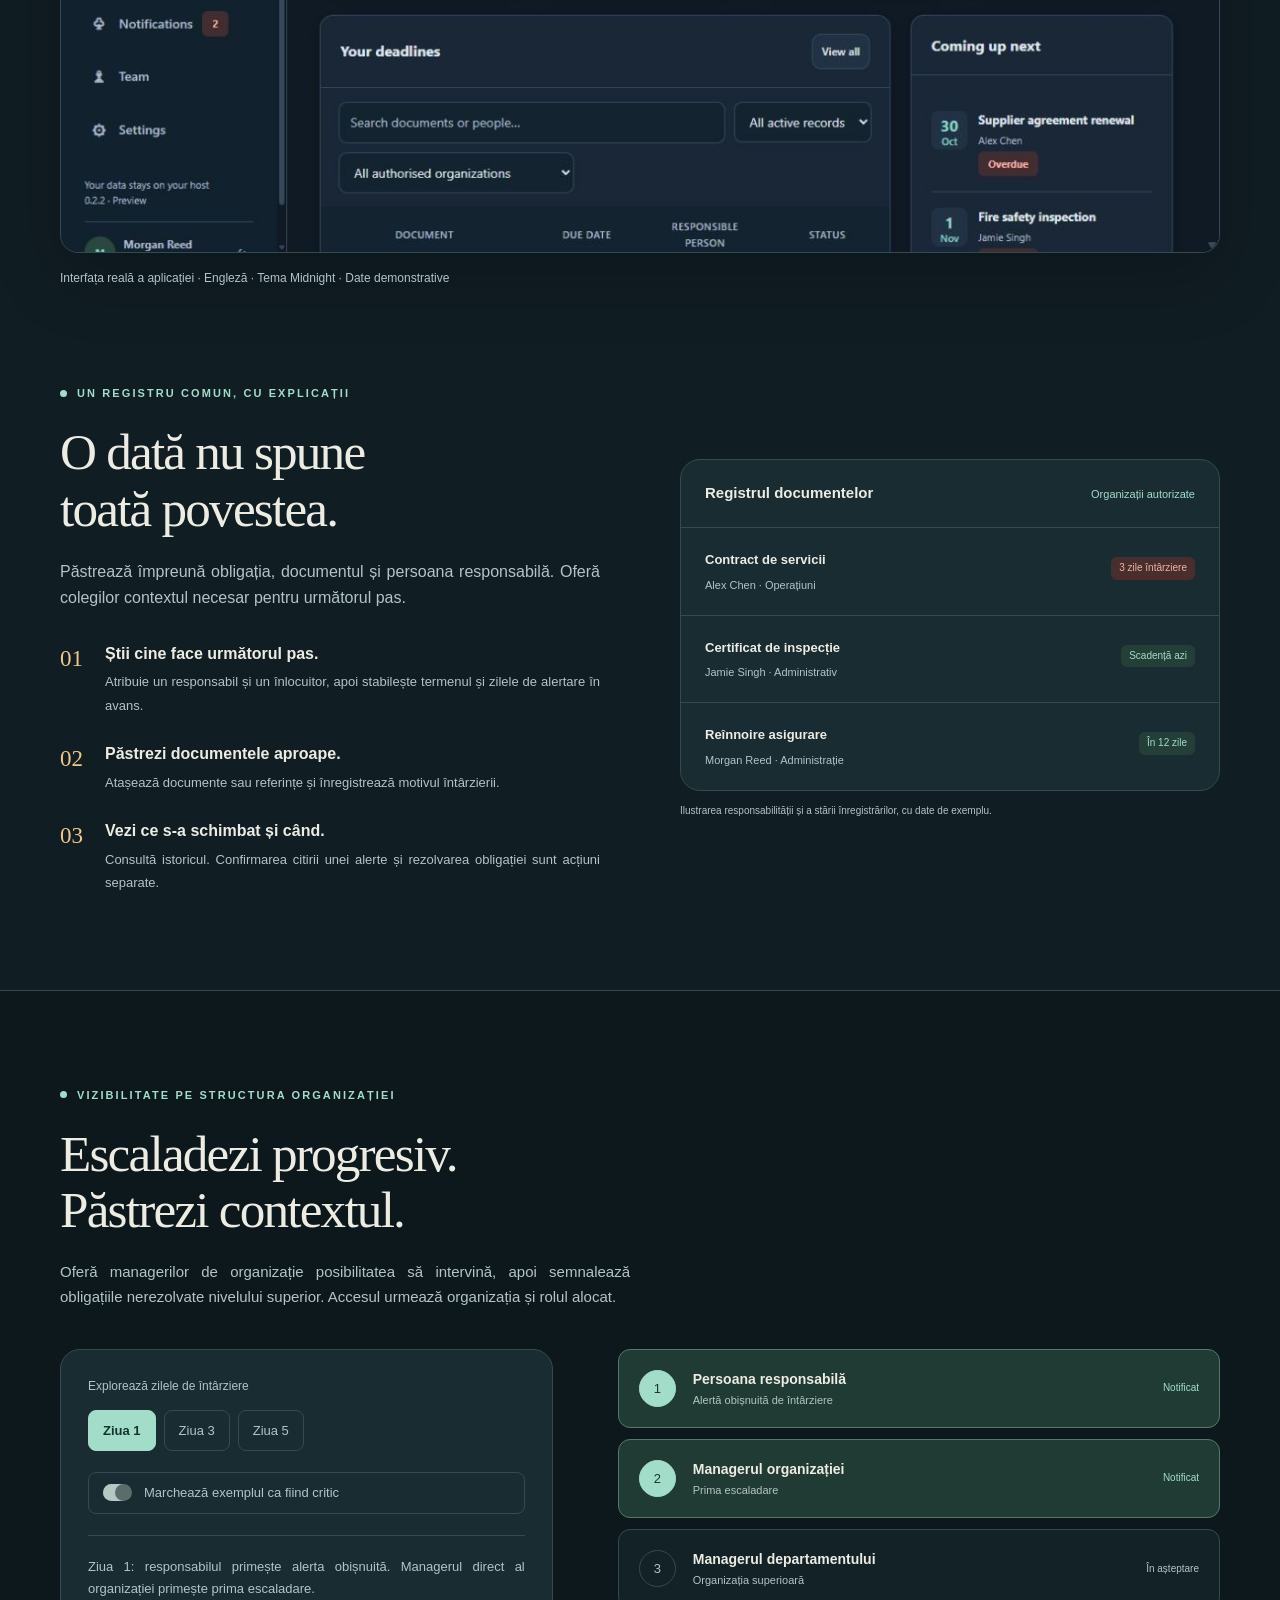
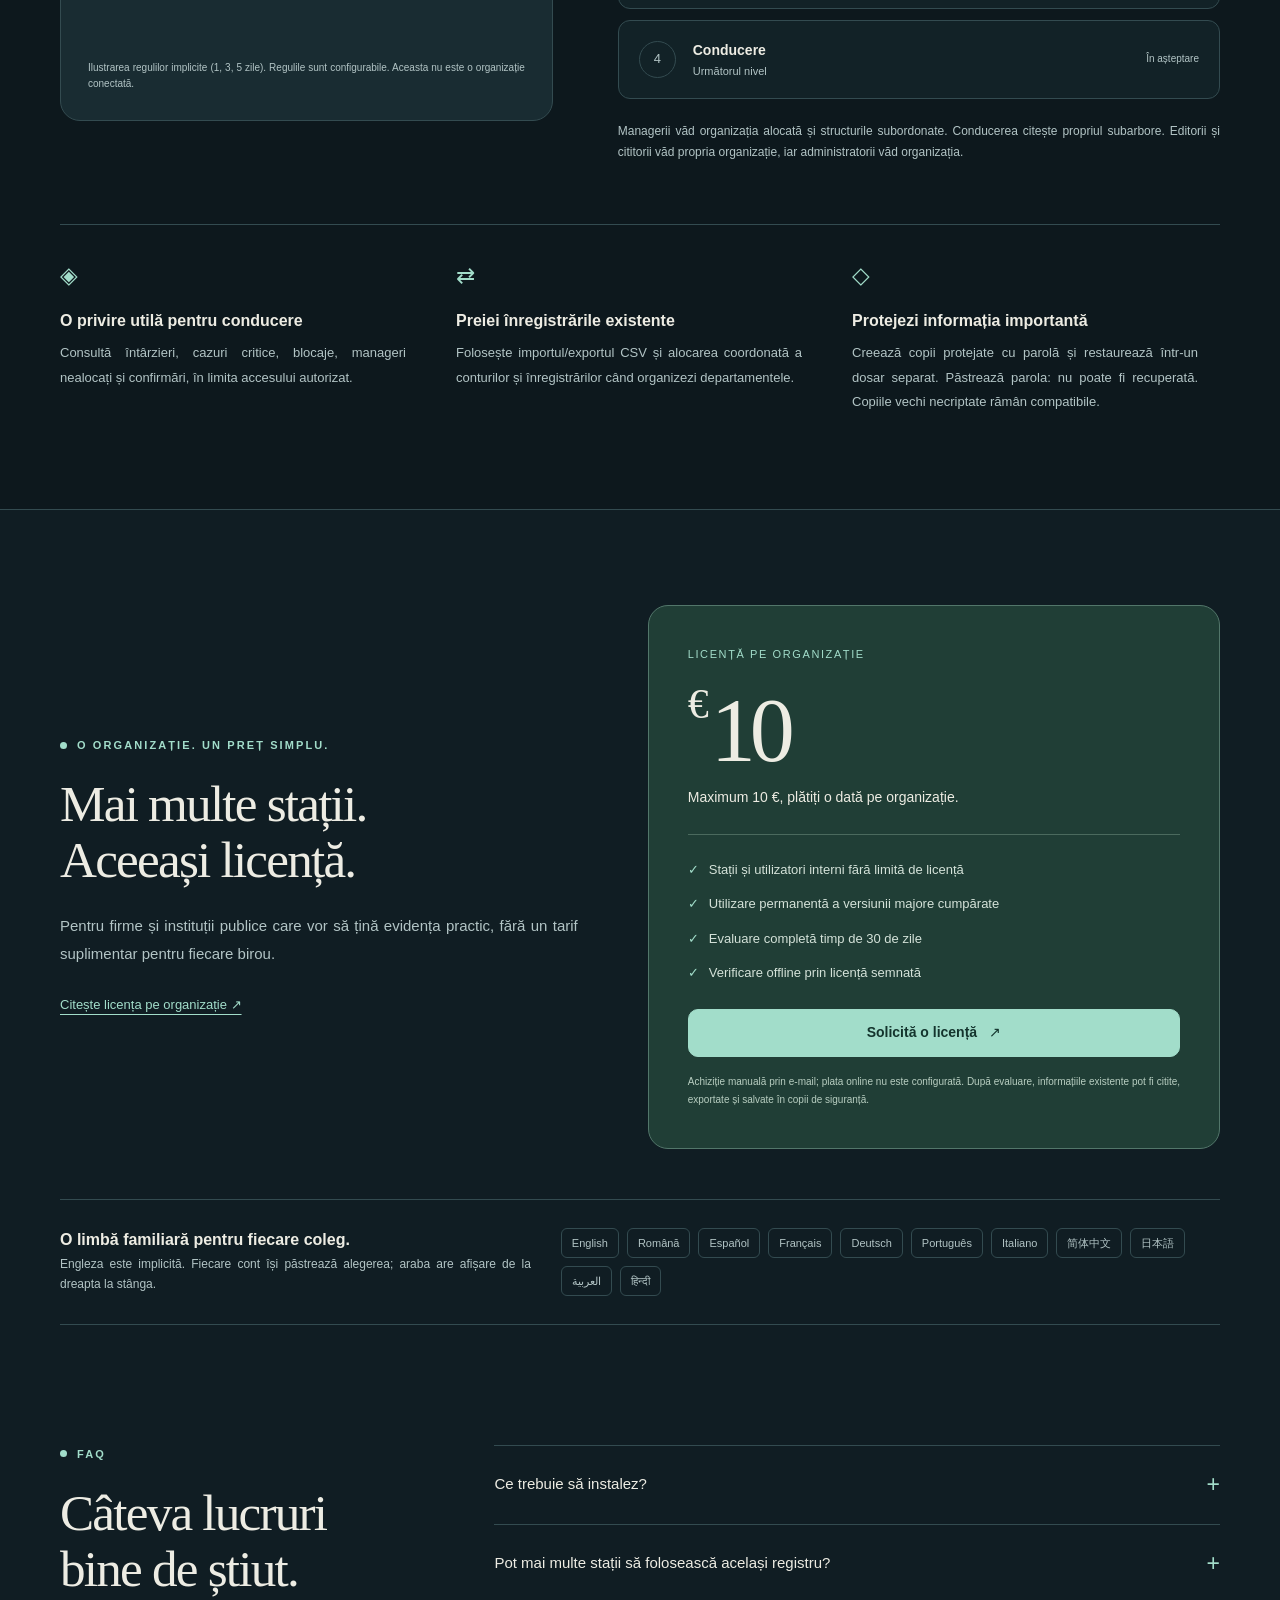
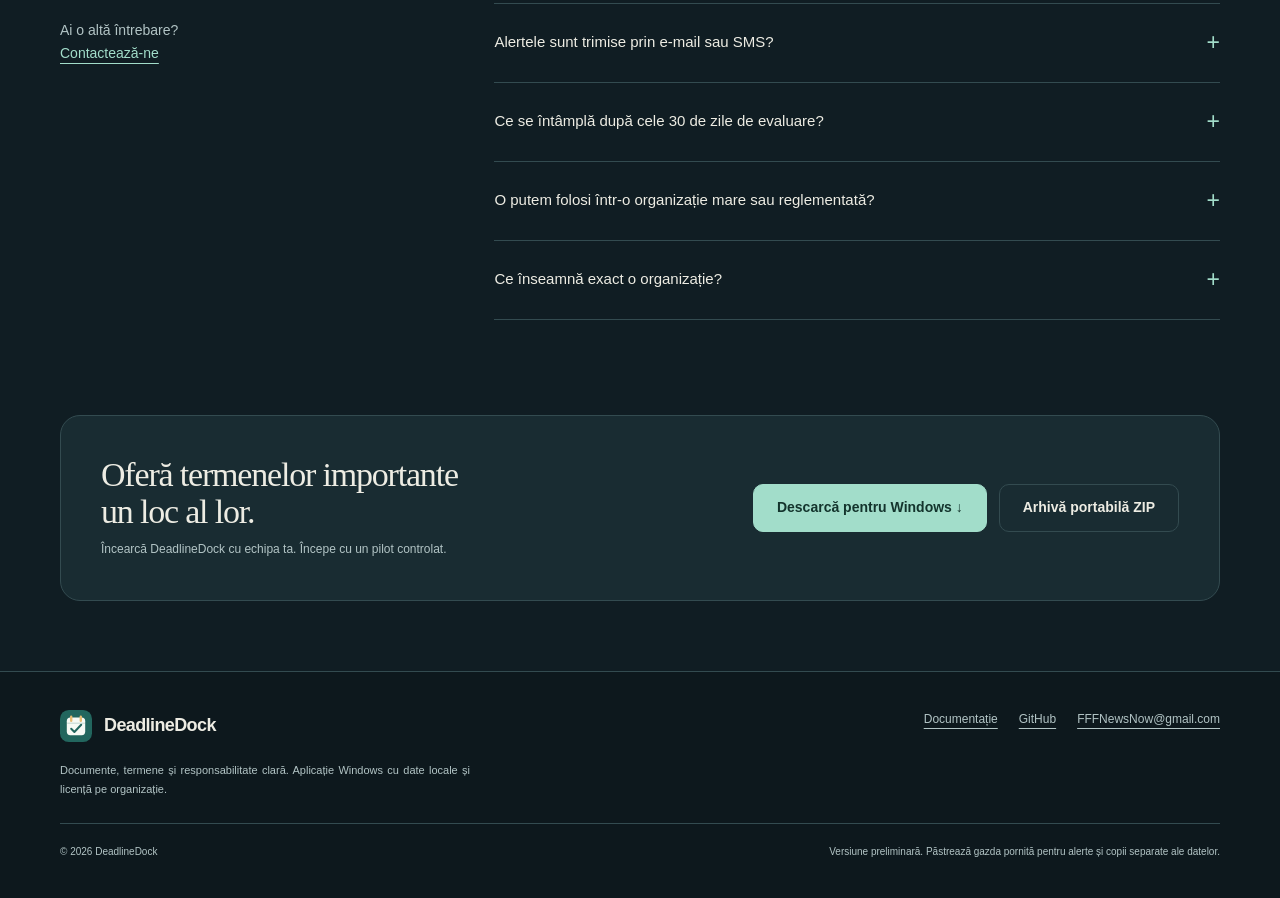
==== commit 2081b410: "Publish 0.3.0 documentation for password-protected backups" ====
--- a/ro.html
+++ b/ro.html
@@ -4,13 +4,13 @@
 <link rel="canonical" href="https://grimegod.github.io/DeadlineDock/ro.html"><link rel="alternate" hreflang="en" href="https://grimegod.github.io/DeadlineDock/"><link rel="alternate" hreflang="ro" href="https://grimegod.github.io/DeadlineDock/ro.html"><link rel="alternate" hreflang="x-default" href="https://grimegod.github.io/DeadlineDock/">
 <meta property="og:type" content="website"><meta property="og:site_name" content="DeadlineDock"><meta property="og:title" content="DeadlineDock — evidența documentelor și termenelor pentru Windows"><meta property="og:description" content="Urmărește documentele, termenele și responsabilii pe Windows. Ierarhie pe departamente, escaladări și panou pentru conducere. Maximum 10 € pe organizație."><meta property="og:url" content="https://grimegod.github.io/DeadlineDock/ro.html"><meta property="og:image" content="https://grimegod.github.io/DeadlineDock/screenshot.jpg"><meta property="og:image:alt" content="DeadlineDock Midnight — demonstration data"><meta property="og:locale" content="ro_RO"><meta name="twitter:card" content="summary_large_image">
 <link rel="icon" href="logo.svg" type="image/svg+xml"><link rel="stylesheet" href="site.css"><script src="site.js" defer></script><script type="application/ld+json">{"@context": "https://schema.org", "@graph": [{"@type": "WebSite", "@id": "https://grimegod.github.io/DeadlineDock/#website", "name": "DeadlineDock", "url": "https://grimegod.github.io/DeadlineDock/"}, {"@type": "WebPage", "@id": "https://grimegod.github.io/DeadlineDock/ro.html#webpage", "url": "https://grimegod.github.io/DeadlineDock/ro.html", "name": "DeadlineDock — evidența documentelor și termenelor pentru Windows", "description": "Urmărește documentele, termenele și responsabilii pe Windows. Ierarhie pe departamente, escaladări și panou pentru conducere. Maximum 10 € pe organizație.", "inLanguage": "ro", "isPartOf": {"@id": "https://grimegod.github.io/DeadlineDock/#website"}, "about": {"@type": "Thing", "name": "DeadlineDock", "description": "Urmărește documentele, termenele și responsabilii pe Windows. Ierarhie pe departamente, escaladări și panou pentru conducere. Maximum 10 € pe organizație."}}]}</script></head>
-<body><a class="skip" href="#main">Sari la conținut</a><header class="site-header"><div class="container header-row"><a class="brand" href="ro.html" aria-label="DeadlineDock"><img src="logo.svg" width="42" height="42" alt="">DeadlineDock</a><nav class="nav-links" aria-label="Navigare principală"><a href="#features">Funcții</a><a href="#workflow">Cum funcționează</a><a href="#pricing">Licență</a><a href="#faq">Întrebări</a></nav><div class="language" aria-label="Limba site-ului"><a href="./" lang="en" hreflang="en" >EN</a><span aria-hidden="true">/</span><a href="ro.html" lang="ro" hreflang="ro" aria-current="page">RO</a></div><a class="button small header-download" href="https://github.com/Grimegod/DeadlineDock/releases/download/v0.2.2/DeadlineDock-0.2.2-Setup-x64.exe">Descarcă <span aria-hidden="true">↓</span></a></div></header>
-<main id="main"><section class="container hero"><div class="hero-copy"><div class="eyebrow">Documente. Termene. Responsabilitate.</div><h1><span class="visually-hidden">DeadlineDock — </span>Termene importante.<br><em>Pe mâini bune.</em></h1><p>Un loc clar pentru documente, scadențe și persoanele responsabile. Echipe informate, de la un singur departament până la nivelurile superioare de conducere.</p><div class="actions"><a class="button" href="https://github.com/Grimegod/DeadlineDock/releases/download/v0.2.2/DeadlineDock-0.2.2-Setup-x64.exe">Descarcă pentru Windows <span aria-hidden="true">↓</span></a><a class="button secondary" href="#workflow">Vezi cum funcționează <span aria-hidden="true">↗</span></a></div><p class="release-note">Previzualizare 0.2.2 · Windows 10/11 x64 · Aproximativ 63 MB · Instalator nesemnat<br><a href="https://github.com/Grimegod/DeadlineDock/releases/download/v0.2.2/SHA256SUMS.txt">SHA256</a> · <a href="https://github.com/Grimegod/DeadlineDock/releases/tag/v0.2.2">v0.2.2</a></p><div class="hero-proof"><span>Pe propria gazdă</span><span>11 limbi de interfață</span><span>Fără tarif pe stație</span></div></div><div class="product-scene" aria-label="Interfață ilustrativă · date demonstrative"><div class="scene-shell"><div class="scene-top"><strong>DeadlineDock</strong><div class="scene-dots" aria-hidden="true"><i></i><i></i><i></i></div></div><div class="scene-inner"><div class="scene-greeting">OPERAȚIUNI / PREZENTARE</div><h3>Ce necesită atenție?</h3><div class="mini-stats"><div class="mini-stat"><span>Depășite</span><strong>03</strong></div><div class="mini-stat"><span>În curând</span><strong>07</strong></div></div><div class="scene-record"><div class="file-icon" aria-hidden="true">▤</div><div><strong>Reînnoirea contractului de servicii</strong><p>Alex Chen · Operațiuni</p><span class="badge">3 zile întârziere</span></div></div><div class="scene-bottom"><div class="avatars" aria-hidden="true"><span>AC</span><span>JS</span><span>MR</span></div><span>Fiecare termen are un responsabil.</span></div></div></div><div class="floating-note"><span class="check" aria-hidden="true">✓</span><div><strong>Persoana potrivită este informată.</strong><p>Escaladat către managerul departamentului</p></div></div><p class="illustration-label">Interfață ilustrativă · date demonstrative</p></div></section>
+<body><a class="skip" href="#main">Sari la conținut</a><header class="site-header"><div class="container header-row"><a class="brand" href="ro.html" aria-label="DeadlineDock"><img src="logo.svg" width="42" height="42" alt="">DeadlineDock</a><nav class="nav-links" aria-label="Navigare principală"><a href="#features">Funcții</a><a href="#workflow">Cum funcționează</a><a href="#pricing">Licență</a><a href="#faq">Întrebări</a></nav><div class="language" aria-label="Limba site-ului"><a href="./" lang="en" hreflang="en" >EN</a><span aria-hidden="true">/</span><a href="ro.html" lang="ro" hreflang="ro" aria-current="page">RO</a></div><a class="button small header-download" href="https://github.com/Grimegod/DeadlineDock/releases/download/v0.3.0/DeadlineDock-0.3.0-Setup-x64.exe">Descarcă <span aria-hidden="true">↓</span></a></div></header>
+<main id="main"><section class="container hero"><div class="hero-copy"><div class="eyebrow">Documente. Termene. Responsabilitate.</div><h1><span class="visually-hidden">DeadlineDock — </span>Termene importante.<br><em>Pe mâini bune.</em></h1><p>Un loc clar pentru documente, scadențe și persoanele responsabile. Echipe informate, de la un singur departament până la nivelurile superioare de conducere.</p><div class="actions"><a class="button" href="https://github.com/Grimegod/DeadlineDock/releases/download/v0.3.0/DeadlineDock-0.3.0-Setup-x64.exe">Descarcă pentru Windows <span aria-hidden="true">↓</span></a><a class="button secondary" href="#workflow">Vezi cum funcționează <span aria-hidden="true">↗</span></a></div><p class="release-note">Previzualizare 0.3.0 · Windows 10/11 x64 · Aproximativ 63 MB · Instalator nesemnat<br><a href="https://github.com/Grimegod/DeadlineDock/releases/download/v0.3.0/SHA256SUMS.txt">SHA256</a> · <a href="https://github.com/Grimegod/DeadlineDock/releases/tag/v0.3.0">v0.3.0</a></p><div class="hero-proof"><span>Pe propria gazdă</span><span>11 limbi de interfață</span><span>Fără tarif pe stație</span></div></div><div class="product-scene" aria-label="Interfață ilustrativă · date demonstrative"><div class="scene-shell"><div class="scene-top"><strong>DeadlineDock</strong><div class="scene-dots" aria-hidden="true"><i></i><i></i><i></i></div></div><div class="scene-inner"><div class="scene-greeting">OPERAȚIUNI / PREZENTARE</div><h3>Ce necesită atenție?</h3><div class="mini-stats"><div class="mini-stat"><span>Depășite</span><strong>03</strong></div><div class="mini-stat"><span>În curând</span><strong>07</strong></div></div><div class="scene-record"><div class="file-icon" aria-hidden="true">▤</div><div><strong>Reînnoirea contractului de servicii</strong><p>Alex Chen · Operațiuni</p><span class="badge">3 zile întârziere</span></div></div><div class="scene-bottom"><div class="avatars" aria-hidden="true"><span>AC</span><span>JS</span><span>MR</span></div><span>Fiecare termen are un responsabil.</span></div></div></div><div class="floating-note"><span class="check" aria-hidden="true">✓</span><div><strong>Persoana potrivită este informată.</strong><p>Escaladat către managerul departamentului</p></div></div><p class="illustration-label">Interfață ilustrativă · date demonstrative</p></div></section>
 <div class="container facts-strip"><div class="fact"><svg viewBox="0 0 24 24" fill="none" stroke-width="1.6" aria-hidden="true"><rect x="4" y="5" width="16" height="16" rx="3"/><path d="M8 3v4m8-4v4M8 13l3 3 5-6"/></svg><div><strong>Un responsabil alocat</strong><p>Responsabil și înlocuitor pentru fiecare înregistrare.</p></div></div><div class="fact"><svg viewBox="0 0 24 24" fill="none" stroke-width="1.6" aria-hidden="true"><path d="M12 3v6m-7 7v-5h14v5M5 16v5m14-5v5M12 11v10"/></svg><div><strong>Un lanț clar al responsabilității</strong><p>Alerte și escaladări configurabile către manageri.</p></div></div><div class="fact"><svg viewBox="0 0 24 24" fill="none" stroke-width="1.6" aria-hidden="true"><rect x="3" y="4" width="18" height="13" rx="2"/><path d="M8 21h8m-4-4v4M8 10l3 3 5-5"/></svg><div><strong>Datele pe propria gazdă</strong><p>Stocare locală, cu HTTPS pentru acces partajat.</p></div></div></div>
 <section class="container section interface-section" id="interface" aria-labelledby="interface-title"><div class="interface-heading"><div><div class="eyebrow">Aplicația reală</div><h2 id="interface-title">Vezi interfața DeadlineDock.</h2><p>Panoul real al aplicației, cu documente, termene, responsabili și starea înregistrărilor. Apasă pe imagine pentru a vedea captura completă.</p></div><a class="button secondary" href="screenshot.jpg?rev=3a997ee85584" target="_blank" rel="noopener" aria-label="Deschide captura completă a aplicației într-un tab nou">Deschide captura completă <span aria-hidden="true">↗</span></a></div><figure class="interface-figure"><a class="interface-preview" href="screenshot.jpg?rev=3a997ee85584" target="_blank" rel="noopener" aria-label="Deschide captura completă a aplicației într-un tab nou"><img src="screenshot.jpg?rev=3a997ee85584" width="1265" height="712" alt="Panoul real DeadlineDock cu statistici despre termene, registrul documentelor, responsabili și scadențe, în tema Midnight." loading="lazy" decoding="async"></a><figcaption>Interfața reală a aplicației · Engleză · Tema Midnight · Date demonstrative</figcaption></figure></section>
 <section class="container section split" id="features"><div><div class="eyebrow">Un registru comun, cu explicații</div><h2>O dată nu spune<br>toată povestea.</h2><p style="margin-top:22px">Păstrează împreună obligația, documentul și persoana responsabilă. Oferă colegilor contextul necesar pentru următorul pas.</p><div class="feature-list"><div class="feature-row"><span class="number">01</span><div><h3>Știi cine face următorul pas.</h3><p>Atribuie un responsabil și un înlocuitor, apoi stabilește termenul și zilele de alertare în avans.</p></div></div><div class="feature-row"><span class="number">02</span><div><h3>Păstrezi documentele aproape.</h3><p>Atașează documente sau referințe și înregistrează motivul întârzierii.</p></div></div><div class="feature-row"><span class="number">03</span><div><h3>Vezi ce s-a schimbat și când.</h3><p>Consultă istoricul. Confirmarea citirii unei alerte și rezolvarea obligației sunt acțiuni separate.</p></div></div></div></div><div><div class="register-card"><div class="register-title"><strong>Registrul documentelor</strong><span>Organizații autorizate</span></div><div class="register-item"><div><strong>Contract de servicii</strong><p>Alex Chen · Operațiuni</p></div><div class="register-date"><span class="badge late">3 zile întârziere</span></div></div><div class="register-item"><div><strong>Certificat de inspecție</strong><p>Jamie Singh · Administrativ</p></div><div class="register-date"><span class="badge ">Scadență azi</span></div></div><div class="register-item"><div><strong>Reînnoire asigurare</strong><p>Morgan Reed · Administrație</p></div><div class="register-date"><span class="badge ">În 12 zile</span></div></div></div><span class="inset-label">Ilustrarea responsabilității și a stării înregistrărilor, cu date de exemplu.</span></div></section>
-<section class="escalation-section section" id="workflow"><div class="container"><div class="section-head"><div class="eyebrow">Vizibilitate pe structura organizației</div><h2>Escaladezi progresiv.<br>Păstrezi contextul.</h2><p>Oferă managerilor de organizație posibilitatea să intervină, apoi semnalează obligațiile nerezolvate nivelului superior. Accesul urmează organizația și rolul alocat.</p></div><div class="escalation-layout" data-escalation-demo><div class="demo-control"><span class="demo-label">Explorează zilele de întârziere</span><div class="days"><button type="button" data-day="1" aria-pressed="true">Ziua 1</button><button type="button" data-day="3" aria-pressed="false">Ziua 3</button><button type="button" data-day="5" aria-pressed="false">Ziua 5</button></div><button type="button" class="priority-switch" data-critical aria-pressed="false">Marchează exemplul ca fiind critic</button><p class="demo-explanation" data-explanation aria-live="polite">Ziua 1: managerul direct al organizației primește prima escaladare.</p><p class="demo-note">Ilustrarea regulilor implicite (1, 3, 5 zile). Regulile sunt configurabile. Aceasta nu este o organizație conectată.</p></div><div><div class="chain"><div class="chain-row notified" data-threshold="0"><span class="chain-icon" aria-hidden="true">1</span><div><strong>Persoana responsabilă</strong><p>Alertă obișnuită de întârziere</p></div><span class="chain-state" data-state>Notificat</span></div><div class="chain-row notified" data-threshold="1"><span class="chain-icon" aria-hidden="true">2</span><div><strong>Managerul organizației</strong><p>Prima escaladare</p></div><span class="chain-state" data-state>Notificat</span></div><div class="chain-row " data-threshold="3"><span class="chain-icon" aria-hidden="true">3</span><div><strong>Managerul departamentului</strong><p>Organizația superioară</p></div><span class="chain-state" data-state>În așteptare</span></div><div class="chain-row " data-threshold="5"><span class="chain-icon" aria-hidden="true">4</span><div><strong>Conducere</strong><p>Următorul nivel</p></div><span class="chain-state" data-state>În așteptare</span></div></div><p class="scope-caption">Managerii văd organizația alocată și structurile subordonate. Conducerea citește propriul subarbore. Editorii și cititorii văd propria organizație, iar administratorii văd organizația.</p></div></div><div class="tools-grid"><div class="tool"><span class="tool-icon" aria-hidden="true">◈</span><h3>O privire utilă pentru conducere</h3><p>Consultă întârzieri, cazuri critice, blocaje, manageri nealocați și confirmări, în limita accesului autorizat.</p></div><div class="tool"><span class="tool-icon" aria-hidden="true">⇄</span><h3>Preiei înregistrările existente</h3><p>Folosește importul/exportul CSV și alocarea coordonată a conturilor și înregistrărilor când organizezi departamentele.</p></div><div class="tool"><span class="tool-icon" aria-hidden="true">◇</span><h3>Protejezi informația importantă</h3><p>Creează copii verificate și restaurează într-un dosar separat. Datele și licențele versiunii majore sunt păstrate la actualizările compatibile.</p></div></div></div></section>
+<section class="escalation-section section" id="workflow"><div class="container"><div class="section-head"><div class="eyebrow">Vizibilitate pe structura organizației</div><h2>Escaladezi progresiv.<br>Păstrezi contextul.</h2><p>Oferă managerilor de organizație posibilitatea să intervină, apoi semnalează obligațiile nerezolvate nivelului superior. Accesul urmează organizația și rolul alocat.</p></div><div class="escalation-layout" data-escalation-demo><div class="demo-control"><span class="demo-label">Explorează zilele de întârziere</span><div class="days"><button type="button" data-day="1" aria-pressed="true">Ziua 1</button><button type="button" data-day="3" aria-pressed="false">Ziua 3</button><button type="button" data-day="5" aria-pressed="false">Ziua 5</button></div><button type="button" class="priority-switch" data-critical aria-pressed="false">Marchează exemplul ca fiind critic</button><p class="demo-explanation" data-explanation aria-live="polite">Ziua 1: managerul direct al organizației primește prima escaladare.</p><p class="demo-note">Ilustrarea regulilor implicite (1, 3, 5 zile). Regulile sunt configurabile. Aceasta nu este o organizație conectată.</p></div><div><div class="chain"><div class="chain-row notified" data-threshold="0"><span class="chain-icon" aria-hidden="true">1</span><div><strong>Persoana responsabilă</strong><p>Alertă obișnuită de întârziere</p></div><span class="chain-state" data-state>Notificat</span></div><div class="chain-row notified" data-threshold="1"><span class="chain-icon" aria-hidden="true">2</span><div><strong>Managerul organizației</strong><p>Prima escaladare</p></div><span class="chain-state" data-state>Notificat</span></div><div class="chain-row " data-threshold="3"><span class="chain-icon" aria-hidden="true">3</span><div><strong>Managerul departamentului</strong><p>Organizația superioară</p></div><span class="chain-state" data-state>În așteptare</span></div><div class="chain-row " data-threshold="5"><span class="chain-icon" aria-hidden="true">4</span><div><strong>Conducere</strong><p>Următorul nivel</p></div><span class="chain-state" data-state>În așteptare</span></div></div><p class="scope-caption">Managerii văd organizația alocată și structurile subordonate. Conducerea citește propriul subarbore. Editorii și cititorii văd propria organizație, iar administratorii văd organizația.</p></div></div><div class="tools-grid"><div class="tool"><span class="tool-icon" aria-hidden="true">◈</span><h3>O privire utilă pentru conducere</h3><p>Consultă întârzieri, cazuri critice, blocaje, manageri nealocați și confirmări, în limita accesului autorizat.</p></div><div class="tool"><span class="tool-icon" aria-hidden="true">⇄</span><h3>Preiei înregistrările existente</h3><p>Folosește importul/exportul CSV și alocarea coordonată a conturilor și înregistrărilor când organizezi departamentele.</p></div><div class="tool"><span class="tool-icon" aria-hidden="true">◇</span><h3>Protejezi informația importantă</h3><p>Creează copii protejate cu parolă și restaurează într-un dosar separat. Păstrează parola: nu poate fi recuperată. Copiile vechi necriptate rămân compatibile.</p></div></div></div></section>
 <section class="container section"><div class="pricing-layout" id="pricing"><div class="pricing-copy"><div class="eyebrow">O organizație. Un preț simplu.</div><h2>Mai multe stații.<br>Aceeași licență.</h2><p>Pentru firme și instituții publice care vor să țină evidența practic, fără un tarif suplimentar pentru fiecare birou.</p><a class="quiet-link" href="https://github.com/Grimegod/DeadlineDock/blob/main/LICENSE.txt">Citește licența pe organizație ↗</a></div><div class="price-card"><div class="price-label">Licență pe organizație</div><div class="price-value"><span>€</span>10</div><p class="price-scope">Maximum 10 €, plătiți o dată pe organizație.</p><ul class="price-list"><li>Stații și utilizatori interni fără limită de licență</li><li>Utilizare permanentă a versiunii majore cumpărate</li><li>Evaluare completă timp de 30 de zile</li><li>Verificare offline prin licență semnată</li></ul><a class="button" href="mailto:FFFNewsNow@gmail.com?subject=DeadlineDock%20organization%20licence">Solicită o licență <span aria-hidden="true">↗</span></a><p class="price-fine">Achiziție manuală prin e-mail; plata online nu este configurată. După evaluare, informațiile existente pot fi citite, exportate și salvate în copii de siguranță.</p></div></div><div class="languages-box"><div><h3>O limbă familiară pentru fiecare coleg.</h3><p>Engleza este implicită. Fiecare cont își păstrează alegerea; araba are afișare de la dreapta la stânga.</p></div><div class="language-tags"><span>English</span><span>Română</span><span>Español</span><span>Français</span><span>Deutsch</span><span>Português</span><span>Italiano</span><span>简体中文</span><span>日本語</span><span>العربية</span><span>हिन्दी</span></div></div></section>
 <section class="container section faq-section" id="faq"><div class="faq-layout"><div class="faq-copy"><div class="eyebrow">FAQ</div><h2>Câteva lucruri<br>bine de știut.</h2><p>Ai o altă întrebare?<br><a href="mailto:FFFNewsNow@gmail.com">Contactează-ne</a></p></div><div><details><summary>Ce trebuie să instalez?</summary><p>Windows 10 sau 11, x64. Pachetul include mediul de rulare, deci nu este necesară instalarea separată a .NET. Pornești gazda Windows și folosești interfața în browser.</p></details><details><summary>Pot mai multe stații să folosească același registru?</summary><p>Da, printr-o singură gazdă Windows centrală și HTTPS configurat. Stațiile folosesc browserul. Instalările implicite separate nu se sincronizează automat; gazda trebuie să rămână pornită pentru alerte.</p></details><details><summary>Alertele sunt trimise prin e-mail sau SMS?</summary><p>Această versiune oferă notificări în aplicație și pe gazda Windows. Nu trimite e-mail sau SMS. Gazda verifică alertele la fiecare minut cât timp este pornită.</p></details><details><summary>Ce se întâmplă după cele 30 de zile de evaluare?</summary><p>Rămân disponibile citirea informațiilor, exportul CSV și copiile de siguranță. O licență semnată permite continuarea modificărilor. Licența se solicită prin e-mail și costă maximum 10 € pe organizație.</p></details><details><summary>O putem folosi într-o organizație mare sau reglementată?</summary><p>Începe cu un pilot controlat. Această versiune nesemnată are acces pe rol și organizație, dar nu include SSO, autentificare cu doi factori, clasificarea documentelor sau certificări de conformitate. Validează securitatea, capacitatea și procedurile proprii înainte de extindere.</p></details><details><summary>Ce înseamnă exact o organizație?</summary><p>O singură entitate juridică, inclusiv departamentele și sucursalele ei. Societățile, filialele sau agențiile cu personalitate juridică separată au nevoie de licențe proprii. Consultă termenii pentru versiunea majoră cumpărată.</p></details></div></div></section>
-<section class="container download-band" id="download"><div><h2>Oferă termenelor importante<br>un loc al lor.</h2><p>Încearcă DeadlineDock cu echipa ta. Începe cu un pilot controlat.</p></div><div class="actions"><a class="button" href="https://github.com/Grimegod/DeadlineDock/releases/download/v0.2.2/DeadlineDock-0.2.2-Setup-x64.exe">Descarcă pentru Windows ↓</a><a class="button secondary" href="https://github.com/Grimegod/DeadlineDock/releases/download/v0.2.2/DeadlineDock-0.2.2-win-x64.zip">Arhivă portabilă ZIP</a></div></section></main>
+<section class="container download-band" id="download"><div><h2>Oferă termenelor importante<br>un loc al lor.</h2><p>Încearcă DeadlineDock cu echipa ta. Începe cu un pilot controlat.</p></div><div class="actions"><a class="button" href="https://github.com/Grimegod/DeadlineDock/releases/download/v0.3.0/DeadlineDock-0.3.0-Setup-x64.exe">Descarcă pentru Windows ↓</a><a class="button secondary" href="https://github.com/Grimegod/DeadlineDock/releases/download/v0.3.0/DeadlineDock-0.3.0-win-x64.zip">Arhivă portabilă ZIP</a></div></section></main>
 <footer class="site-footer"><div class="container"><div class="footer-grid"><div class="footer-brand"><a class="brand" href="ro.html"><img src="logo.svg" width="32" height="32" alt="">DeadlineDock</a><p>Documente, termene și responsabilitate clară. Aplicație Windows cu date locale și licență pe organizație.</p></div><div class="footer-links"><a href="https://github.com/Grimegod/DeadlineDock/blob/main/USER-GUIDE.md">Documentație</a><a href="https://github.com/Grimegod/DeadlineDock">GitHub</a><a href="mailto:FFFNewsNow@gmail.com">FFFNewsNow@gmail.com</a></div></div><div class="footer-bottom"><span>© 2026 DeadlineDock</span><p>Versiune preliminară. Păstrează gazda pornită pentru alerte și copii separate ale datelor.</p></div></div></footer></body></html>
--- a/site.css
+++ b/site.css
@@ -1,6 +1,6 @@
 :root{color-scheme:dark;--bg:#101d23;--panel:#192c32;--deep:#0d181d;--line:#334b50;--text:#edece3;--muted:#b2c4c5;--mint:#a2ddca;--gold:#edc98e;--danger:#f2b1a2;--radius:20px;font-family:'Segoe UI',Arial,sans-serif;font-synthesis:none}*{box-sizing:border-box}html{scroll-behavior:smooth;scroll-padding-top:100px}body{margin:0;background:var(--bg);color:var(--text);font-size:16px;line-height:1.65}a{color:inherit;text-decoration-thickness:1px;text-underline-offset:5px}button,input{font:inherit}button{cursor:pointer}a,button{touch-action:manipulation}a:focus-visible,button:focus-visible,summary:focus-visible{outline:3px solid var(--gold);outline-offset:5px}h1,h2,h3,p{margin:0}h1,h2{font-family:Georgia,'Times New Roman',serif;font-weight:400;line-height:1.1;letter-spacing:-.035em}h1{font-size:clamp(44px,5.5vw,76px)}h2{font-size:clamp(34px,4vw,53px)}h3{font-size:19px;font-weight:600;line-height:1.35}p{color:var(--muted)}.container{width:min(1160px,calc(100% - 56px));margin-inline:auto}.skip{position:fixed;top:-100px;left:20px;background:var(--mint);color:var(--deep);padding:12px 18px;z-index:50}.skip:focus{top:12px}.site-header{position:sticky;top:0;z-index:10;background:#101d23f5;border-bottom:1px solid var(--line);backdrop-filter:blur(14px)}.header-row{min-height:87px;display:flex;align-items:center;gap:26px}.brand{display:inline-flex;align-items:center;gap:12px;text-decoration:none;font-size:22px;font-weight:700;letter-spacing:-.6px;white-space:nowrap}.brand img{width:42px;height:42px}.nav-links{display:flex;align-items:center;gap:26px;margin-inline-start:auto}.nav-links a{font-size:13px;text-decoration:none;color:var(--muted);white-space:nowrap}.nav-links a:hover{color:var(--mint)}.language{display:inline-flex;gap:9px;align-items:center;border-inline-start:1px solid var(--line);padding-inline-start:20px;font-size:12px}.language a{text-decoration:none;color:var(--muted)}.language a[aria-current=page]{color:var(--text);font-weight:700}.button{display:inline-flex;align-items:center;justify-content:center;gap:12px;min-height:48px;padding:11px 23px;background:var(--mint);border:1px solid var(--mint);border-radius:10px;color:#14342d;text-decoration:none;font-size:14px;font-weight:650;transition:transform .16s,background .16s}.button:hover{background:#b6e8d8;transform:translateY(-2px)}.button.secondary{background:transparent;color:var(--text);border-color:var(--line)}.button.secondary:hover{background:var(--panel);border-color:var(--muted)}.button.small{min-height:39px;padding:8px 15px;font-size:12px}.hero{padding:85px 0 65px;display:grid;grid-template-columns:1.05fr 1fr;gap:66px;align-items:center}.eyebrow{text-transform:uppercase;letter-spacing:2.1px;font-size:11px;font-weight:650;color:var(--mint);display:flex;gap:10px;align-items:center;margin-bottom:22px}.eyebrow::before{content:'';width:7px;height:7px;border-radius:50%;background:currentColor}.hero h1 em{font-style:normal;color:var(--mint)}.hero-copy>p{font-size:17px;line-height:1.8;max-width:485px;margin-top:26px}.actions{display:flex;gap:12px;flex-wrap:wrap;margin-top:30px}.release-note{font-size:11px!important;line-height:1.7!important;margin-top:18px!important;max-width:480px}.release-note a{color:var(--muted)}.hero-proof{display:flex;gap:18px;flex-wrap:wrap;margin-top:28px;font-size:12px;color:var(--muted)}.hero-proof span::before{content:'✓';color:var(--mint);margin-inline-end:7px}.product-scene{position:relative;padding:20px 0 28px}.scene-shell{border:1px solid #4d6b6b;background:linear-gradient(145deg,#213b40,#15282f);border-radius:19px;box-shadow:0 28px 70px #030e164d;overflow:hidden}.scene-top{display:flex;align-items:center;justify-content:space-between;padding:19px 21px;border-bottom:1px solid var(--line);font-size:11px;color:var(--muted)}.scene-top strong{color:var(--text);font-size:13px}.scene-dots{display:flex;gap:5px}.scene-dots i{display:block;width:5px;height:5px;border-radius:50%;background:#73928e}.scene-inner{padding:26px}.scene-greeting{font-size:11px;color:var(--muted);margin-bottom:7px}.scene-inner h3{font-family:Georgia,serif;font-size:27px;font-weight:400}.mini-stats{display:grid;grid-template-columns:1fr 1fr;gap:13px;margin:22px 0}.mini-stat{border:1px solid var(--line);background:#14262b;border-radius:10px;padding:15px}.mini-stat span{font-size:10px;color:var(--muted);display:block}.mini-stat strong{font-size:31px;font-weight:600;color:var(--gold);line-height:1.3}.mini-stat:last-child strong{color:var(--mint)}.scene-record{background:#1e3538;border:1px solid var(--line);border-radius:11px;padding:17px;display:flex;gap:13px;align-items:flex-start}.file-icon{flex-shrink:0;width:33px;height:39px;border-radius:5px;background:#304e4a;display:grid;place-items:center;color:var(--mint);font-size:22px}.scene-record strong{display:block;font-size:13px}.scene-record p{font-size:11px;margin-top:2px}.badge{display:inline-flex;align-items:center;border-radius:6px;background:#4a382a;color:var(--gold);font-size:10px;padding:4px 8px;margin-top:8px;line-height:1.45}.scene-bottom{display:flex;justify-content:space-between;align-items:center;gap:10px;margin-top:22px;font-size:10px;color:var(--muted)}.avatars{display:flex;padding-inline-start:4px}.avatars span{width:26px;height:26px;border-radius:50%;border:2px solid #20373b;background:#476a60;display:grid;place-items:center;font-size:9px;margin-inline-start:-4px;color:var(--text)}.floating-note{position:absolute;bottom:0;inset-inline-end:-15px;display:flex;gap:12px;align-items:center;background:#2b4d44;border:1px solid #57756b;box-shadow:0 10px 25px #04110f40;border-radius:12px;padding:15px 18px;max-width:290px}.floating-note .check{width:29px;height:29px;border-radius:50%;display:grid;place-items:center;color:#18372b;background:var(--mint)}.floating-note strong{display:block;font-size:12px}.floating-note p{font-size:10px}.illustration-label{text-align:center;font-size:10px;color:var(--muted);margin-top:39px}.facts-strip{border-block:1px solid var(--line);display:grid;grid-template-columns:repeat(3,1fr);padding:27px 0;gap:20px}.fact{display:flex;gap:15px;align-items:center}.fact svg{width:26px;height:26px;flex-shrink:0;stroke:var(--mint)}.fact strong{display:block;font-size:13px;font-weight:600}.fact p{font-size:11px}.section{padding:95px 0}.section-head{max-width:640px;margin-bottom:39px}.section-head p{font-size:15px;max-width:570px;margin-top:22px}.split{display:grid;grid-template-columns:1fr 1fr;gap:80px;align-items:center}.feature-list{display:grid;gap:26px;margin-top:31px}.feature-row{display:grid;grid-template-columns:32px 1fr;gap:13px}.number{font-family:Georgia,serif;font-size:23px;color:var(--gold);line-height:1.4}.feature-row h3{font-size:16px;margin-bottom:6px}.feature-row p{font-size:13px;line-height:1.8}.register-card{background:var(--panel);border:1px solid var(--line);border-radius:var(--radius);overflow:hidden}.register-title{padding:21px 24px;font-size:15px;border-bottom:1px solid var(--line);display:flex;align-items:center;justify-content:space-between}.register-title span{color:var(--mint);font-size:11px}.register-item{padding:21px 24px;border-bottom:1px solid var(--line);display:grid;grid-template-columns:1fr auto;gap:13px}.register-item:last-child{border:0}.register-item strong{display:block;font-size:13px}.register-item p{font-size:11px;margin-top:5px}.register-date{font-size:12px;text-align:end;color:var(--text)}.register-date .badge{display:flex;justify-content:center;background:#243f37;color:var(--mint)}.register-date .badge.late{background:#482f2e;color:var(--danger)}.inset-label{font-size:10px;color:var(--muted);display:block;margin-top:12px}.escalation-section{background:var(--deep);border-block:1px solid var(--line)}.escalation-section .section-head{max-width:720px}.escalation-layout{display:grid;grid-template-columns:.9fr 1.1fr;gap:65px;align-items:start}.demo-control{background:var(--panel);border:1px solid var(--line);border-radius:var(--radius);padding:27px}.demo-label{font-size:12px;color:var(--muted);display:block;margin-bottom:13px}.days{display:flex;gap:8px;flex-wrap:wrap}.days button,.priority-switch{border:1px solid var(--line);background:transparent;color:var(--muted);padding:9px 14px;border-radius:8px;font-size:13px}.days button[aria-pressed=true]{background:var(--mint);color:#14342d;border-color:var(--mint);font-weight:600}.priority-switch{margin-top:21px;width:100%;text-align:start;display:flex;gap:12px;align-items:center}.priority-switch::before{content:'';width:29px;height:17px;border-radius:12px;background:#5b6d6a;flex-shrink:0;box-shadow:inset 12px 0 0 #b6c8c3}.priority-switch[aria-pressed=true]{border-color:#926f59;color:var(--gold)}.priority-switch[aria-pressed=true]::before{background:var(--mint);box-shadow:inset -12px 0 0 #18372e}.demo-explanation{margin-top:21px;padding-top:20px;border-top:1px solid var(--line);font-size:13px;min-height:106px;line-height:1.75}.demo-note{font-size:10px;margin-top:19px}.chain{display:grid;gap:11px}.chain-row{border:1px solid var(--line);border-radius:12px;background:#122227;padding:18px 20px;display:flex;align-items:center;gap:17px;transition:background .18s,border-color .18s}.chain-row .chain-icon{width:37px;height:37px;border:1px solid var(--line);border-radius:50%;display:grid;place-items:center;font-size:13px;color:var(--muted);flex-shrink:0}.chain-row strong{font-size:14px;display:block}.chain-row p{font-size:11px}.chain-state{margin-inline-start:auto;font-size:10px;color:var(--muted);white-space:nowrap}.chain-row.notified{background:#203b33;border-color:#55786b}.chain-row.notified .chain-icon{background:var(--mint);border-color:var(--mint);color:#18372e}.chain-row.notified .chain-state{color:var(--mint)}.scope-caption{font-size:12px;margin-top:22px;color:var(--muted);line-height:1.8}.tools-grid{display:grid;grid-template-columns:repeat(3,1fr);gap:28px;border-top:1px solid var(--line);padding-top:32px;margin-top:60px}.tool{padding-inline-end:22px}.tool .tool-icon{font-size:23px;color:var(--mint);display:block;margin-bottom:15px}.tool h3{font-size:16px;margin-bottom:10px}.tool p{font-size:13px;line-height:1.85}.pricing-section{padding-top:0}.pricing-layout{display:grid;grid-template-columns:.95fr 1.05fr;gap:70px;align-items:center}.pricing-copy>p{font-size:15px;line-height:1.9;margin-top:23px}.pricing-copy .quiet-link{display:inline-block;color:var(--mint);font-size:13px;margin-top:25px}.price-card{background:#203e36;border:1px solid #52766a;border-radius:var(--radius);padding:39px}.price-label{font-size:11px;color:var(--mint);letter-spacing:1.6px;text-transform:uppercase}.price-value{font-family:Georgia,serif;font-size:90px;line-height:1.1;color:var(--text);margin:18px 0 6px;letter-spacing:-6px}.price-value span{font-size:42px;vertical-align:top;letter-spacing:-2px;padding-inline-end:4px}.price-scope{font-size:14px;color:var(--text)}.price-list{padding:0;list-style:none;display:grid;gap:13px;margin:25px 0;border-top:1px solid #4b6a5e;padding-top:24px}.price-list li{font-size:13px;color:#d4e2d9;display:flex;gap:10px}.price-list li::before{content:'✓';color:var(--mint)}.price-card .button{width:100%}.price-fine{margin-top:16px;font-size:10px;color:#b8cec1;line-height:1.8}.languages-box{margin-top:50px;padding:28px 0;border-block:1px solid var(--line);display:grid;grid-template-columns:1fr 1.4fr;gap:30px;align-items:center}.languages-box h3{font-size:16px}.languages-box p{font-size:12px;margin-top:5px}.language-tags{display:flex;flex-wrap:wrap;gap:8px}.language-tags span{border:1px solid var(--line);padding:5px 10px;border-radius:6px;font-size:11px;color:var(--muted)}.faq-section{padding-top:25px}.faq-layout{display:grid;grid-template-columns:.65fr 1.35fr;gap:85px}.faq-copy p{font-size:14px;margin-top:21px}.faq-copy a{color:var(--mint)}details{border-top:1px solid var(--line);padding:20px 0}details:last-child{border-bottom:1px solid var(--line)}summary{list-style:none;cursor:pointer;display:flex;align-items:center;justify-content:space-between;gap:15px;font-size:15px;font-weight:500}summary::after{content:'+';font-size:23px;font-weight:300;color:var(--mint)}details[open] summary::after{content:'−'}summary::-webkit-details-marker{display:none}details p{font-size:13px;line-height:1.9;margin-top:17px;padding-inline-end:25px}.download-band{display:flex;align-items:center;justify-content:space-between;gap:35px;padding:40px;border:1px solid var(--line);background:var(--panel);border-radius:var(--radius);margin-bottom:70px}.download-band h2{font-size:34px}.download-band p{font-size:12px;margin-top:10px}.download-band .actions{margin:0;flex-shrink:0}.site-footer{background:var(--deep);border-top:1px solid var(--line);padding:38px 0}.footer-grid{display:grid;grid-template-columns:1fr auto;gap:20px}.footer-brand .brand{font-size:18px}.footer-brand .brand img{width:32px;height:32px}.footer-brand p{font-size:11px;margin-top:11px;max-width:410px}.footer-links{display:flex;gap:21px;align-items:flex-start;flex-wrap:wrap;font-size:12px;color:var(--muted)}.footer-bottom{border-top:1px solid var(--line);padding-top:20px;margin-top:25px;display:flex;justify-content:space-between;gap:20px;font-size:10px;color:var(--muted)}.footer-bottom p{max-width:740px}.no-script{padding:14px;background:var(--panel);font-size:12px}.no-script p{color:var(--text)}[hidden]{display:none!important}@media(max-width:1050px){.hero{gap:35px;padding-top:60px}.floating-note{inset-inline-end:0}.nav-links{gap:17px}.header-row{gap:18px}.split{gap:45px}.escalation-layout{gap:35px}.pricing-layout{gap:40px}.faq-layout{gap:50px}.hero-copy>p{font-size:16px}.scene-inner{padding:22px}.header-download{display:none}}@media(max-width:760px){.container{width:calc(100% - 36px)}.header-row{flex-wrap:wrap;gap:13px;min-height:0;padding-block:15px}.brand{font-size:21px}.brand img{width:36px;height:36px}.language{margin-inline-start:auto;border:0;padding:0}.nav-links{order:3;width:100%;margin:0;gap:25px;overflow:auto;padding:4px 0;font-size:12px}.hero{grid-template-columns:1fr;padding:49px 0 45px;gap:25px}.hero h1{max-width:560px;font-size:clamp(44px,10vw,67px)}.hero-copy>p{max-width:560px}.product-scene{max-width:520px;width:100%;margin:0 auto}.illustration-label{margin-top:35px}.facts-strip{grid-template-columns:1fr;gap:21px;padding-block:25px}.fact p{font-size:12px}.section{padding:64px 0}.split,.escalation-layout,.pricing-layout,.faq-layout{grid-template-columns:1fr;gap:35px}.section-head{margin-bottom:30px}.split .register-card{order:2}.feature-list{gap:22px}.tools-grid{grid-template-columns:1fr;margin-top:38px;gap:28px}.tool{padding:0}.tool .tool-icon{margin-bottom:8px}.pricing-section{padding-top:0}.price-card{padding:29px}.price-value{font-size:83px}.languages-box{grid-template-columns:1fr;gap:20px;margin-top:35px}.faq-section{padding-top:10px}.faq-layout{gap:27px}.download-band{flex-direction:column;align-items:flex-start;padding:29px;margin-bottom:46px}.download-band .actions{flex-wrap:wrap}.footer-grid{grid-template-columns:1fr}.footer-links{margin-top:10px;gap:20px}.footer-bottom{flex-direction:column;gap:10px}.scene-inner{padding:23px}.scene-inner h3{font-size:26px}.floating-note{padding:13px 15px}.scope-caption{font-size:12px}}@media(prefers-reduced-motion:reduce){html{scroll-behavior:auto}*,*::before,*::after{animation:none!important;transition:none!important}}
-
-.visually-hidden{position:absolute;width:1px;height:1px;padding:0;margin:-1px;overflow:hidden;clip:rect(0,0,0,0);white-space:nowrap;border:0}
+
+.visually-hidden{position:absolute;width:1px;height:1px;padding:0;margin:-1px;overflow:hidden;clip:rect(0,0,0,0);white-space:nowrap;border:0}
 
 .interface-section{scroll-margin-top:24px;padding-bottom:0}
 .interface-heading{display:flex;align-items:flex-end;justify-content:space-between;gap:32px;margin-bottom:30px}
@@ -13,3 +13,6 @@
 .interface-preview img{display:block;width:100%;height:auto}
 .interface-figure figcaption{margin-top:15px;color:var(--muted);font-size:12px;line-height:1.8}
 @media(max-width:760px){.interface-heading{flex-direction:column;align-items:flex-start;gap:22px}.interface-heading p{font-size:14px}.interface-preview{max-height:none;border-radius:12px}.interface-figure figcaption{font-size:11px}}
+
+/* Owner text alignment rule: explanatory prose. */
+p,main li,.scope-caption{text-align:justify;text-align-last:start;text-justify:inter-word;hyphens:auto;overflow-wrap:break-word}
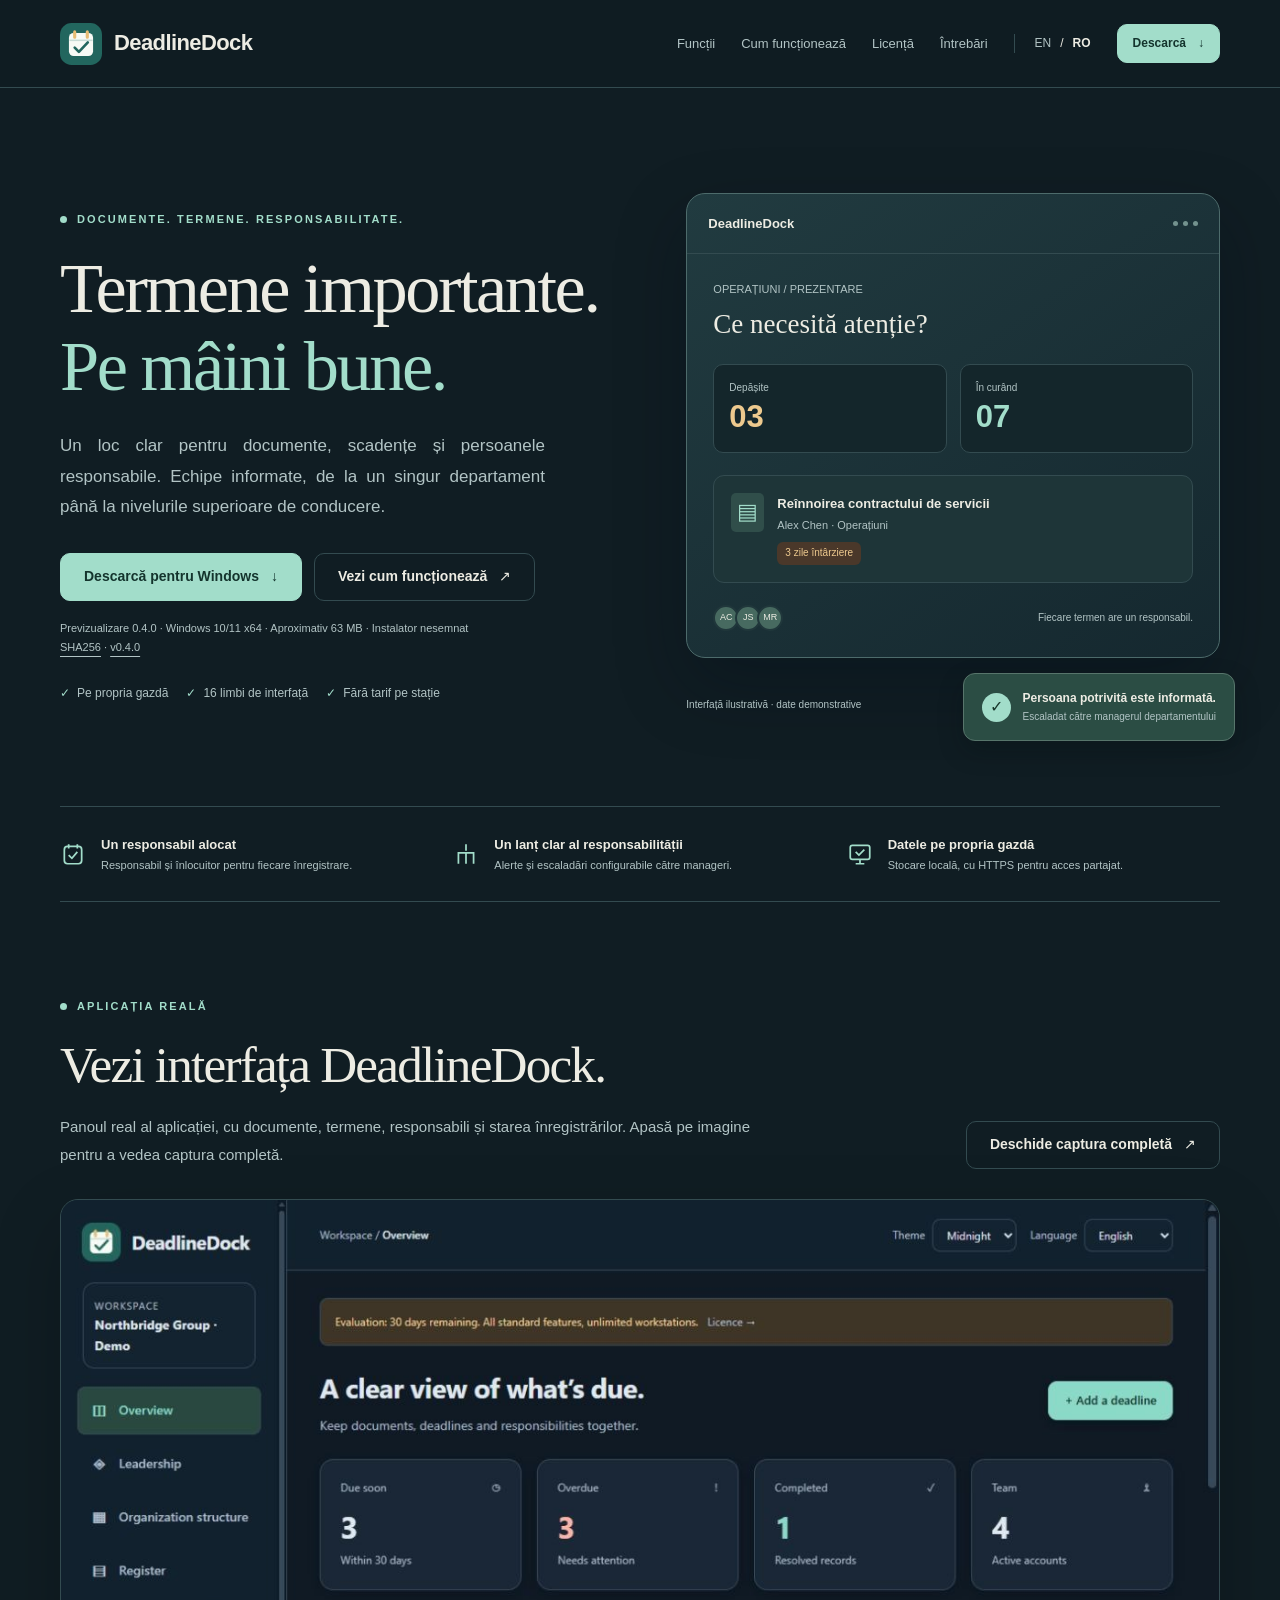
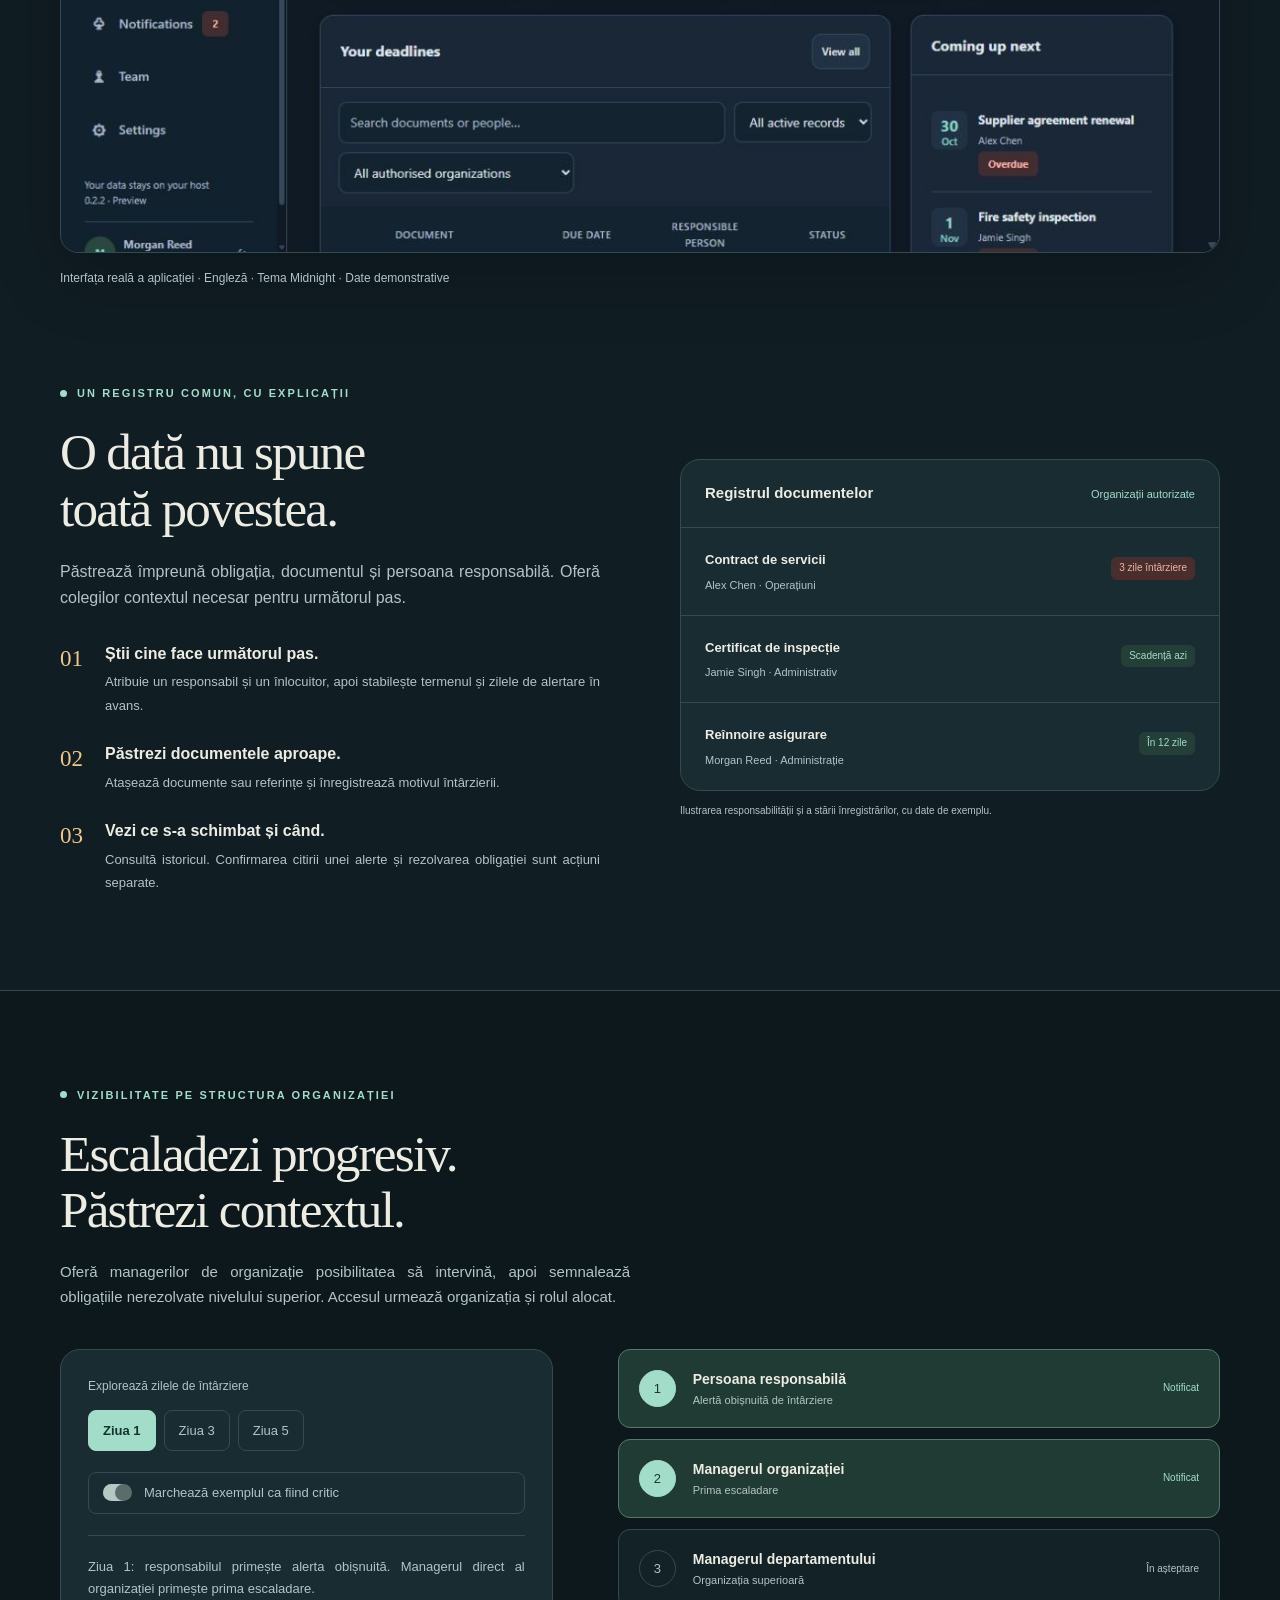
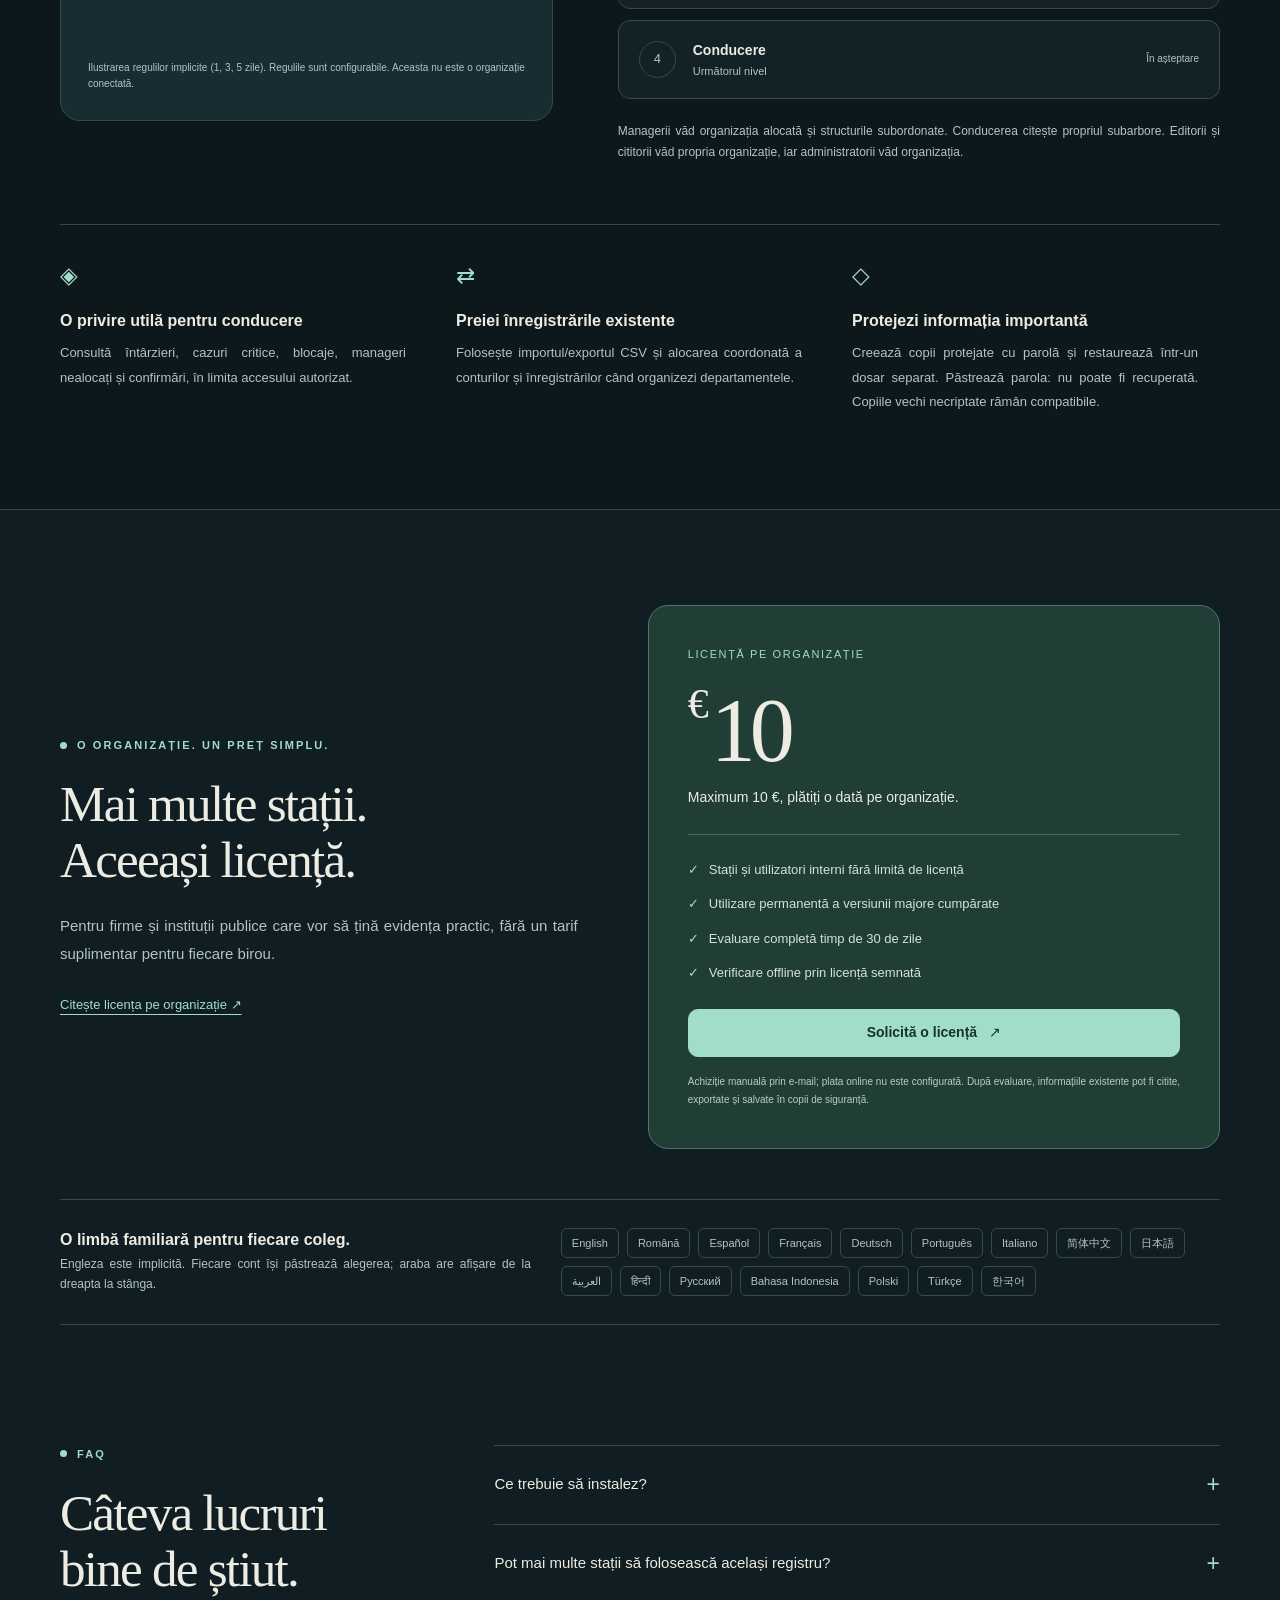
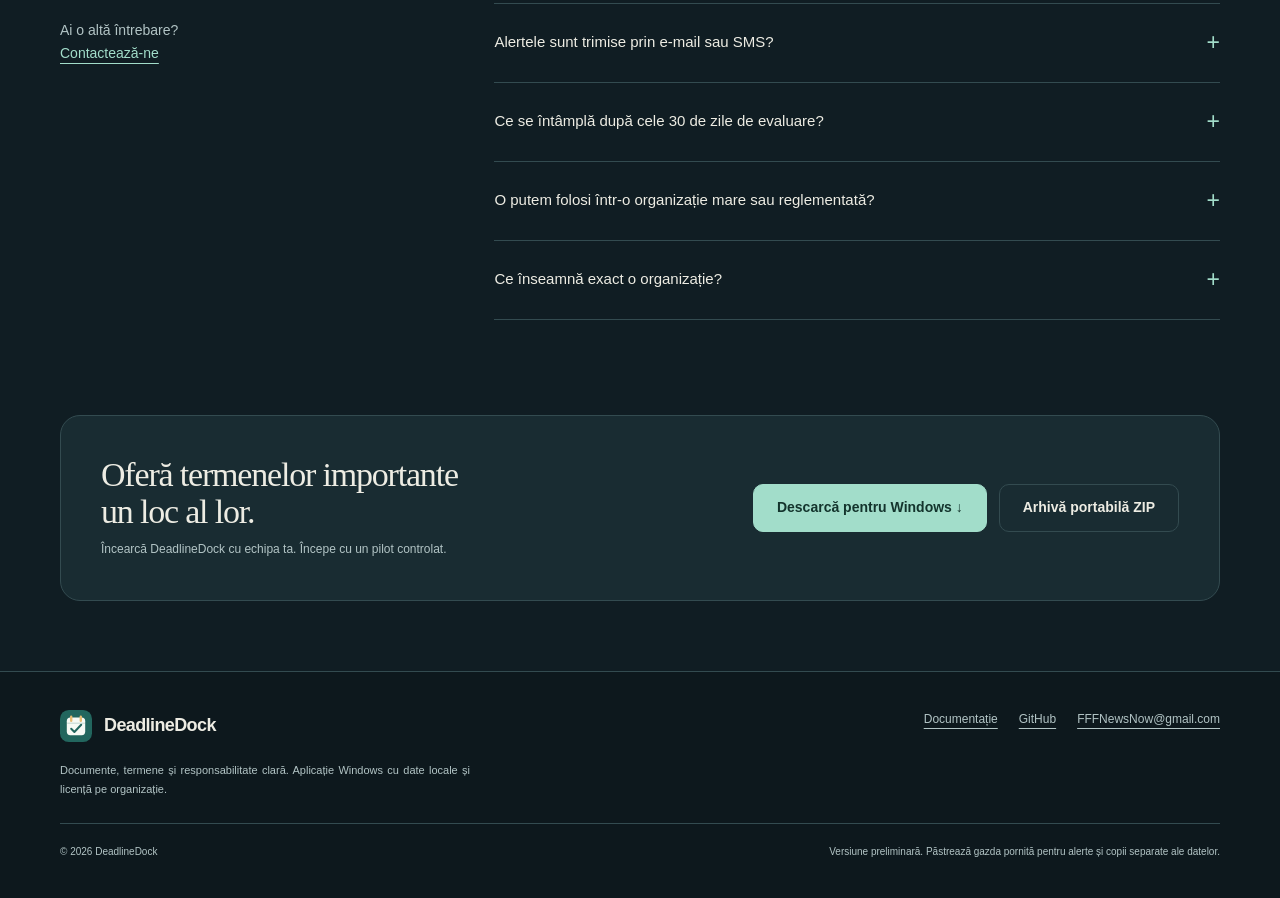
==== commit edb6bd28: "Publish DeadlineDock 0.4.0 downloads and documentation" ====
--- a/ro.html
+++ b/ro.html
@@ -4,13 +4,13 @@
 <link rel="canonical" href="https://grimegod.github.io/DeadlineDock/ro.html"><link rel="alternate" hreflang="en" href="https://grimegod.github.io/DeadlineDock/"><link rel="alternate" hreflang="ro" href="https://grimegod.github.io/DeadlineDock/ro.html"><link rel="alternate" hreflang="x-default" href="https://grimegod.github.io/DeadlineDock/">
 <meta property="og:type" content="website"><meta property="og:site_name" content="DeadlineDock"><meta property="og:title" content="DeadlineDock — evidența documentelor și termenelor pentru Windows"><meta property="og:description" content="Urmărește documentele, termenele și responsabilii pe Windows. Ierarhie pe departamente, escaladări și panou pentru conducere. Maximum 10 € pe organizație."><meta property="og:url" content="https://grimegod.github.io/DeadlineDock/ro.html"><meta property="og:image" content="https://grimegod.github.io/DeadlineDock/screenshot.jpg"><meta property="og:image:alt" content="DeadlineDock Midnight — demonstration data"><meta property="og:locale" content="ro_RO"><meta name="twitter:card" content="summary_large_image">
 <link rel="icon" href="logo.svg" type="image/svg+xml"><link rel="stylesheet" href="site.css"><script src="site.js" defer></script><script type="application/ld+json">{"@context": "https://schema.org", "@graph": [{"@type": "WebSite", "@id": "https://grimegod.github.io/DeadlineDock/#website", "name": "DeadlineDock", "url": "https://grimegod.github.io/DeadlineDock/"}, {"@type": "WebPage", "@id": "https://grimegod.github.io/DeadlineDock/ro.html#webpage", "url": "https://grimegod.github.io/DeadlineDock/ro.html", "name": "DeadlineDock — evidența documentelor și termenelor pentru Windows", "description": "Urmărește documentele, termenele și responsabilii pe Windows. Ierarhie pe departamente, escaladări și panou pentru conducere. Maximum 10 € pe organizație.", "inLanguage": "ro", "isPartOf": {"@id": "https://grimegod.github.io/DeadlineDock/#website"}, "about": {"@type": "Thing", "name": "DeadlineDock", "description": "Urmărește documentele, termenele și responsabilii pe Windows. Ierarhie pe departamente, escaladări și panou pentru conducere. Maximum 10 € pe organizație."}}]}</script></head>
-<body><a class="skip" href="#main">Sari la conținut</a><header class="site-header"><div class="container header-row"><a class="brand" href="ro.html" aria-label="DeadlineDock"><img src="logo.svg" width="42" height="42" alt="">DeadlineDock</a><nav class="nav-links" aria-label="Navigare principală"><a href="#features">Funcții</a><a href="#workflow">Cum funcționează</a><a href="#pricing">Licență</a><a href="#faq">Întrebări</a></nav><div class="language" aria-label="Limba site-ului"><a href="./" lang="en" hreflang="en" >EN</a><span aria-hidden="true">/</span><a href="ro.html" lang="ro" hreflang="ro" aria-current="page">RO</a></div><a class="button small header-download" href="https://github.com/Grimegod/DeadlineDock/releases/download/v0.3.0/DeadlineDock-0.3.0-Setup-x64.exe">Descarcă <span aria-hidden="true">↓</span></a></div></header>
-<main id="main"><section class="container hero"><div class="hero-copy"><div class="eyebrow">Documente. Termene. Responsabilitate.</div><h1><span class="visually-hidden">DeadlineDock — </span>Termene importante.<br><em>Pe mâini bune.</em></h1><p>Un loc clar pentru documente, scadențe și persoanele responsabile. Echipe informate, de la un singur departament până la nivelurile superioare de conducere.</p><div class="actions"><a class="button" href="https://github.com/Grimegod/DeadlineDock/releases/download/v0.3.0/DeadlineDock-0.3.0-Setup-x64.exe">Descarcă pentru Windows <span aria-hidden="true">↓</span></a><a class="button secondary" href="#workflow">Vezi cum funcționează <span aria-hidden="true">↗</span></a></div><p class="release-note">Previzualizare 0.3.0 · Windows 10/11 x64 · Aproximativ 63 MB · Instalator nesemnat<br><a href="https://github.com/Grimegod/DeadlineDock/releases/download/v0.3.0/SHA256SUMS.txt">SHA256</a> · <a href="https://github.com/Grimegod/DeadlineDock/releases/tag/v0.3.0">v0.3.0</a></p><div class="hero-proof"><span>Pe propria gazdă</span><span>11 limbi de interfață</span><span>Fără tarif pe stație</span></div></div><div class="product-scene" aria-label="Interfață ilustrativă · date demonstrative"><div class="scene-shell"><div class="scene-top"><strong>DeadlineDock</strong><div class="scene-dots" aria-hidden="true"><i></i><i></i><i></i></div></div><div class="scene-inner"><div class="scene-greeting">OPERAȚIUNI / PREZENTARE</div><h3>Ce necesită atenție?</h3><div class="mini-stats"><div class="mini-stat"><span>Depășite</span><strong>03</strong></div><div class="mini-stat"><span>În curând</span><strong>07</strong></div></div><div class="scene-record"><div class="file-icon" aria-hidden="true">▤</div><div><strong>Reînnoirea contractului de servicii</strong><p>Alex Chen · Operațiuni</p><span class="badge">3 zile întârziere</span></div></div><div class="scene-bottom"><div class="avatars" aria-hidden="true"><span>AC</span><span>JS</span><span>MR</span></div><span>Fiecare termen are un responsabil.</span></div></div></div><div class="floating-note"><span class="check" aria-hidden="true">✓</span><div><strong>Persoana potrivită este informată.</strong><p>Escaladat către managerul departamentului</p></div></div><p class="illustration-label">Interfață ilustrativă · date demonstrative</p></div></section>
+<body><a class="skip" href="#main">Sari la conținut</a><header class="site-header"><div class="container header-row"><a class="brand" href="ro.html" aria-label="DeadlineDock"><img src="logo.svg" width="42" height="42" alt="">DeadlineDock</a><nav class="nav-links" aria-label="Navigare principală"><a href="#features">Funcții</a><a href="#workflow">Cum funcționează</a><a href="#pricing">Licență</a><a href="#faq">Întrebări</a></nav><div class="language" aria-label="Limba site-ului"><a href="./" lang="en" hreflang="en" >EN</a><span aria-hidden="true">/</span><a href="ro.html" lang="ro" hreflang="ro" aria-current="page">RO</a></div><a class="button small header-download" href="https://github.com/Grimegod/DeadlineDock/releases/download/v0.4.0/DeadlineDock-0.4.0-Setup-x64.exe">Descarcă <span aria-hidden="true">↓</span></a></div></header>
+<main id="main"><section class="container hero"><div class="hero-copy"><div class="eyebrow">Documente. Termene. Responsabilitate.</div><h1><span class="visually-hidden">DeadlineDock — </span>Termene importante.<br><em>Pe mâini bune.</em></h1><p>Un loc clar pentru documente, scadențe și persoanele responsabile. Echipe informate, de la un singur departament până la nivelurile superioare de conducere.</p><div class="actions"><a class="button" href="https://github.com/Grimegod/DeadlineDock/releases/download/v0.4.0/DeadlineDock-0.4.0-Setup-x64.exe">Descarcă pentru Windows <span aria-hidden="true">↓</span></a><a class="button secondary" href="#workflow">Vezi cum funcționează <span aria-hidden="true">↗</span></a></div><p class="release-note">Previzualizare 0.4.0 · Windows 10/11 x64 · Aproximativ 63 MB · Instalator nesemnat<br><a href="https://github.com/Grimegod/DeadlineDock/releases/download/v0.4.0/SHA256SUMS.txt">SHA256</a> · <a href="https://github.com/Grimegod/DeadlineDock/releases/tag/v0.4.0">v0.4.0</a></p><div class="hero-proof"><span>Pe propria gazdă</span><span>16 limbi de interfață</span><span>Fără tarif pe stație</span></div></div><div class="product-scene" aria-label="Interfață ilustrativă · date demonstrative"><div class="scene-shell"><div class="scene-top"><strong>DeadlineDock</strong><div class="scene-dots" aria-hidden="true"><i></i><i></i><i></i></div></div><div class="scene-inner"><div class="scene-greeting">OPERAȚIUNI / PREZENTARE</div><h3>Ce necesită atenție?</h3><div class="mini-stats"><div class="mini-stat"><span>Depășite</span><strong>03</strong></div><div class="mini-stat"><span>În curând</span><strong>07</strong></div></div><div class="scene-record"><div class="file-icon" aria-hidden="true">▤</div><div><strong>Reînnoirea contractului de servicii</strong><p>Alex Chen · Operațiuni</p><span class="badge">3 zile întârziere</span></div></div><div class="scene-bottom"><div class="avatars" aria-hidden="true"><span>AC</span><span>JS</span><span>MR</span></div><span>Fiecare termen are un responsabil.</span></div></div></div><div class="floating-note"><span class="check" aria-hidden="true">✓</span><div><strong>Persoana potrivită este informată.</strong><p>Escaladat către managerul departamentului</p></div></div><p class="illustration-label">Interfață ilustrativă · date demonstrative</p></div></section>
 <div class="container facts-strip"><div class="fact"><svg viewBox="0 0 24 24" fill="none" stroke-width="1.6" aria-hidden="true"><rect x="4" y="5" width="16" height="16" rx="3"/><path d="M8 3v4m8-4v4M8 13l3 3 5-6"/></svg><div><strong>Un responsabil alocat</strong><p>Responsabil și înlocuitor pentru fiecare înregistrare.</p></div></div><div class="fact"><svg viewBox="0 0 24 24" fill="none" stroke-width="1.6" aria-hidden="true"><path d="M12 3v6m-7 7v-5h14v5M5 16v5m14-5v5M12 11v10"/></svg><div><strong>Un lanț clar al responsabilității</strong><p>Alerte și escaladări configurabile către manageri.</p></div></div><div class="fact"><svg viewBox="0 0 24 24" fill="none" stroke-width="1.6" aria-hidden="true"><rect x="3" y="4" width="18" height="13" rx="2"/><path d="M8 21h8m-4-4v4M8 10l3 3 5-5"/></svg><div><strong>Datele pe propria gazdă</strong><p>Stocare locală, cu HTTPS pentru acces partajat.</p></div></div></div>
 <section class="container section interface-section" id="interface" aria-labelledby="interface-title"><div class="interface-heading"><div><div class="eyebrow">Aplicația reală</div><h2 id="interface-title">Vezi interfața DeadlineDock.</h2><p>Panoul real al aplicației, cu documente, termene, responsabili și starea înregistrărilor. Apasă pe imagine pentru a vedea captura completă.</p></div><a class="button secondary" href="screenshot.jpg?rev=3a997ee85584" target="_blank" rel="noopener" aria-label="Deschide captura completă a aplicației într-un tab nou">Deschide captura completă <span aria-hidden="true">↗</span></a></div><figure class="interface-figure"><a class="interface-preview" href="screenshot.jpg?rev=3a997ee85584" target="_blank" rel="noopener" aria-label="Deschide captura completă a aplicației într-un tab nou"><img src="screenshot.jpg?rev=3a997ee85584" width="1265" height="712" alt="Panoul real DeadlineDock cu statistici despre termene, registrul documentelor, responsabili și scadențe, în tema Midnight." loading="lazy" decoding="async"></a><figcaption>Interfața reală a aplicației · Engleză · Tema Midnight · Date demonstrative</figcaption></figure></section>
 <section class="container section split" id="features"><div><div class="eyebrow">Un registru comun, cu explicații</div><h2>O dată nu spune<br>toată povestea.</h2><p style="margin-top:22px">Păstrează împreună obligația, documentul și persoana responsabilă. Oferă colegilor contextul necesar pentru următorul pas.</p><div class="feature-list"><div class="feature-row"><span class="number">01</span><div><h3>Știi cine face următorul pas.</h3><p>Atribuie un responsabil și un înlocuitor, apoi stabilește termenul și zilele de alertare în avans.</p></div></div><div class="feature-row"><span class="number">02</span><div><h3>Păstrezi documentele aproape.</h3><p>Atașează documente sau referințe și înregistrează motivul întârzierii.</p></div></div><div class="feature-row"><span class="number">03</span><div><h3>Vezi ce s-a schimbat și când.</h3><p>Consultă istoricul. Confirmarea citirii unei alerte și rezolvarea obligației sunt acțiuni separate.</p></div></div></div></div><div><div class="register-card"><div class="register-title"><strong>Registrul documentelor</strong><span>Organizații autorizate</span></div><div class="register-item"><div><strong>Contract de servicii</strong><p>Alex Chen · Operațiuni</p></div><div class="register-date"><span class="badge late">3 zile întârziere</span></div></div><div class="register-item"><div><strong>Certificat de inspecție</strong><p>Jamie Singh · Administrativ</p></div><div class="register-date"><span class="badge ">Scadență azi</span></div></div><div class="register-item"><div><strong>Reînnoire asigurare</strong><p>Morgan Reed · Administrație</p></div><div class="register-date"><span class="badge ">În 12 zile</span></div></div></div><span class="inset-label">Ilustrarea responsabilității și a stării înregistrărilor, cu date de exemplu.</span></div></section>
 <section class="escalation-section section" id="workflow"><div class="container"><div class="section-head"><div class="eyebrow">Vizibilitate pe structura organizației</div><h2>Escaladezi progresiv.<br>Păstrezi contextul.</h2><p>Oferă managerilor de organizație posibilitatea să intervină, apoi semnalează obligațiile nerezolvate nivelului superior. Accesul urmează organizația și rolul alocat.</p></div><div class="escalation-layout" data-escalation-demo><div class="demo-control"><span class="demo-label">Explorează zilele de întârziere</span><div class="days"><button type="button" data-day="1" aria-pressed="true">Ziua 1</button><button type="button" data-day="3" aria-pressed="false">Ziua 3</button><button type="button" data-day="5" aria-pressed="false">Ziua 5</button></div><button type="button" class="priority-switch" data-critical aria-pressed="false">Marchează exemplul ca fiind critic</button><p class="demo-explanation" data-explanation aria-live="polite">Ziua 1: managerul direct al organizației primește prima escaladare.</p><p class="demo-note">Ilustrarea regulilor implicite (1, 3, 5 zile). Regulile sunt configurabile. Aceasta nu este o organizație conectată.</p></div><div><div class="chain"><div class="chain-row notified" data-threshold="0"><span class="chain-icon" aria-hidden="true">1</span><div><strong>Persoana responsabilă</strong><p>Alertă obișnuită de întârziere</p></div><span class="chain-state" data-state>Notificat</span></div><div class="chain-row notified" data-threshold="1"><span class="chain-icon" aria-hidden="true">2</span><div><strong>Managerul organizației</strong><p>Prima escaladare</p></div><span class="chain-state" data-state>Notificat</span></div><div class="chain-row " data-threshold="3"><span class="chain-icon" aria-hidden="true">3</span><div><strong>Managerul departamentului</strong><p>Organizația superioară</p></div><span class="chain-state" data-state>În așteptare</span></div><div class="chain-row " data-threshold="5"><span class="chain-icon" aria-hidden="true">4</span><div><strong>Conducere</strong><p>Următorul nivel</p></div><span class="chain-state" data-state>În așteptare</span></div></div><p class="scope-caption">Managerii văd organizația alocată și structurile subordonate. Conducerea citește propriul subarbore. Editorii și cititorii văd propria organizație, iar administratorii văd organizația.</p></div></div><div class="tools-grid"><div class="tool"><span class="tool-icon" aria-hidden="true">◈</span><h3>O privire utilă pentru conducere</h3><p>Consultă întârzieri, cazuri critice, blocaje, manageri nealocați și confirmări, în limita accesului autorizat.</p></div><div class="tool"><span class="tool-icon" aria-hidden="true">⇄</span><h3>Preiei înregistrările existente</h3><p>Folosește importul/exportul CSV și alocarea coordonată a conturilor și înregistrărilor când organizezi departamentele.</p></div><div class="tool"><span class="tool-icon" aria-hidden="true">◇</span><h3>Protejezi informația importantă</h3><p>Creează copii protejate cu parolă și restaurează într-un dosar separat. Păstrează parola: nu poate fi recuperată. Copiile vechi necriptate rămân compatibile.</p></div></div></div></section>
-<section class="container section"><div class="pricing-layout" id="pricing"><div class="pricing-copy"><div class="eyebrow">O organizație. Un preț simplu.</div><h2>Mai multe stații.<br>Aceeași licență.</h2><p>Pentru firme și instituții publice care vor să țină evidența practic, fără un tarif suplimentar pentru fiecare birou.</p><a class="quiet-link" href="https://github.com/Grimegod/DeadlineDock/blob/main/LICENSE.txt">Citește licența pe organizație ↗</a></div><div class="price-card"><div class="price-label">Licență pe organizație</div><div class="price-value"><span>€</span>10</div><p class="price-scope">Maximum 10 €, plătiți o dată pe organizație.</p><ul class="price-list"><li>Stații și utilizatori interni fără limită de licență</li><li>Utilizare permanentă a versiunii majore cumpărate</li><li>Evaluare completă timp de 30 de zile</li><li>Verificare offline prin licență semnată</li></ul><a class="button" href="mailto:FFFNewsNow@gmail.com?subject=DeadlineDock%20organization%20licence">Solicită o licență <span aria-hidden="true">↗</span></a><p class="price-fine">Achiziție manuală prin e-mail; plata online nu este configurată. După evaluare, informațiile existente pot fi citite, exportate și salvate în copii de siguranță.</p></div></div><div class="languages-box"><div><h3>O limbă familiară pentru fiecare coleg.</h3><p>Engleza este implicită. Fiecare cont își păstrează alegerea; araba are afișare de la dreapta la stânga.</p></div><div class="language-tags"><span>English</span><span>Română</span><span>Español</span><span>Français</span><span>Deutsch</span><span>Português</span><span>Italiano</span><span>简体中文</span><span>日本語</span><span>العربية</span><span>हिन्दी</span></div></div></section>
+<section class="container section"><div class="pricing-layout" id="pricing"><div class="pricing-copy"><div class="eyebrow">O organizație. Un preț simplu.</div><h2>Mai multe stații.<br>Aceeași licență.</h2><p>Pentru firme și instituții publice care vor să țină evidența practic, fără un tarif suplimentar pentru fiecare birou.</p><a class="quiet-link" href="https://github.com/Grimegod/DeadlineDock/blob/main/LICENSE.txt">Citește licența pe organizație ↗</a></div><div class="price-card"><div class="price-label">Licență pe organizație</div><div class="price-value"><span>€</span>10</div><p class="price-scope">Maximum 10 €, plătiți o dată pe organizație.</p><ul class="price-list"><li>Stații și utilizatori interni fără limită de licență</li><li>Utilizare permanentă a versiunii majore cumpărate</li><li>Evaluare completă timp de 30 de zile</li><li>Verificare offline prin licență semnată</li></ul><a class="button" href="mailto:FFFNewsNow@gmail.com?subject=DeadlineDock%20organization%20licence">Solicită o licență <span aria-hidden="true">↗</span></a><p class="price-fine">Achiziție manuală prin e-mail; plata online nu este configurată. După evaluare, informațiile existente pot fi citite, exportate și salvate în copii de siguranță.</p></div></div><div class="languages-box"><div><h3>O limbă familiară pentru fiecare coleg.</h3><p>Engleza este implicită. Fiecare cont își păstrează alegerea; araba are afișare de la dreapta la stânga.</p></div><div class="language-tags"><span>English</span><span>Română</span><span>Español</span><span>Français</span><span>Deutsch</span><span>Português</span><span>Italiano</span><span>简体中文</span><span>日本語</span><span>العربية</span><span>हिन्दी</span><span>Русский</span><span>Bahasa Indonesia</span><span>Polski</span><span>Türkçe</span><span>한국어</span></div></div></section>
 <section class="container section faq-section" id="faq"><div class="faq-layout"><div class="faq-copy"><div class="eyebrow">FAQ</div><h2>Câteva lucruri<br>bine de știut.</h2><p>Ai o altă întrebare?<br><a href="mailto:FFFNewsNow@gmail.com">Contactează-ne</a></p></div><div><details><summary>Ce trebuie să instalez?</summary><p>Windows 10 sau 11, x64. Pachetul include mediul de rulare, deci nu este necesară instalarea separată a .NET. Pornești gazda Windows și folosești interfața în browser.</p></details><details><summary>Pot mai multe stații să folosească același registru?</summary><p>Da, printr-o singură gazdă Windows centrală și HTTPS configurat. Stațiile folosesc browserul. Instalările implicite separate nu se sincronizează automat; gazda trebuie să rămână pornită pentru alerte.</p></details><details><summary>Alertele sunt trimise prin e-mail sau SMS?</summary><p>Această versiune oferă notificări în aplicație și pe gazda Windows. Nu trimite e-mail sau SMS. Gazda verifică alertele la fiecare minut cât timp este pornită.</p></details><details><summary>Ce se întâmplă după cele 30 de zile de evaluare?</summary><p>Rămân disponibile citirea informațiilor, exportul CSV și copiile de siguranță. O licență semnată permite continuarea modificărilor. Licența se solicită prin e-mail și costă maximum 10 € pe organizație.</p></details><details><summary>O putem folosi într-o organizație mare sau reglementată?</summary><p>Începe cu un pilot controlat. Această versiune nesemnată are acces pe rol și organizație, dar nu include SSO, autentificare cu doi factori, clasificarea documentelor sau certificări de conformitate. Validează securitatea, capacitatea și procedurile proprii înainte de extindere.</p></details><details><summary>Ce înseamnă exact o organizație?</summary><p>O singură entitate juridică, inclusiv departamentele și sucursalele ei. Societățile, filialele sau agențiile cu personalitate juridică separată au nevoie de licențe proprii. Consultă termenii pentru versiunea majoră cumpărată.</p></details></div></div></section>
-<section class="container download-band" id="download"><div><h2>Oferă termenelor importante<br>un loc al lor.</h2><p>Încearcă DeadlineDock cu echipa ta. Începe cu un pilot controlat.</p></div><div class="actions"><a class="button" href="https://github.com/Grimegod/DeadlineDock/releases/download/v0.3.0/DeadlineDock-0.3.0-Setup-x64.exe">Descarcă pentru Windows ↓</a><a class="button secondary" href="https://github.com/Grimegod/DeadlineDock/releases/download/v0.3.0/DeadlineDock-0.3.0-win-x64.zip">Arhivă portabilă ZIP</a></div></section></main>
+<section class="container download-band" id="download"><div><h2>Oferă termenelor importante<br>un loc al lor.</h2><p>Încearcă DeadlineDock cu echipa ta. Începe cu un pilot controlat.</p></div><div class="actions"><a class="button" href="https://github.com/Grimegod/DeadlineDock/releases/download/v0.4.0/DeadlineDock-0.4.0-Setup-x64.exe">Descarcă pentru Windows ↓</a><a class="button secondary" href="https://github.com/Grimegod/DeadlineDock/releases/download/v0.4.0/DeadlineDock-0.4.0-win-x64.zip">Arhivă portabilă ZIP</a></div></section></main>
 <footer class="site-footer"><div class="container"><div class="footer-grid"><div class="footer-brand"><a class="brand" href="ro.html"><img src="logo.svg" width="32" height="32" alt="">DeadlineDock</a><p>Documente, termene și responsabilitate clară. Aplicație Windows cu date locale și licență pe organizație.</p></div><div class="footer-links"><a href="https://github.com/Grimegod/DeadlineDock/blob/main/USER-GUIDE.md">Documentație</a><a href="https://github.com/Grimegod/DeadlineDock">GitHub</a><a href="mailto:FFFNewsNow@gmail.com">FFFNewsNow@gmail.com</a></div></div><div class="footer-bottom"><span>© 2026 DeadlineDock</span><p>Versiune preliminară. Păstrează gazda pornită pentru alerte și copii separate ale datelor.</p></div></div></footer></body></html>
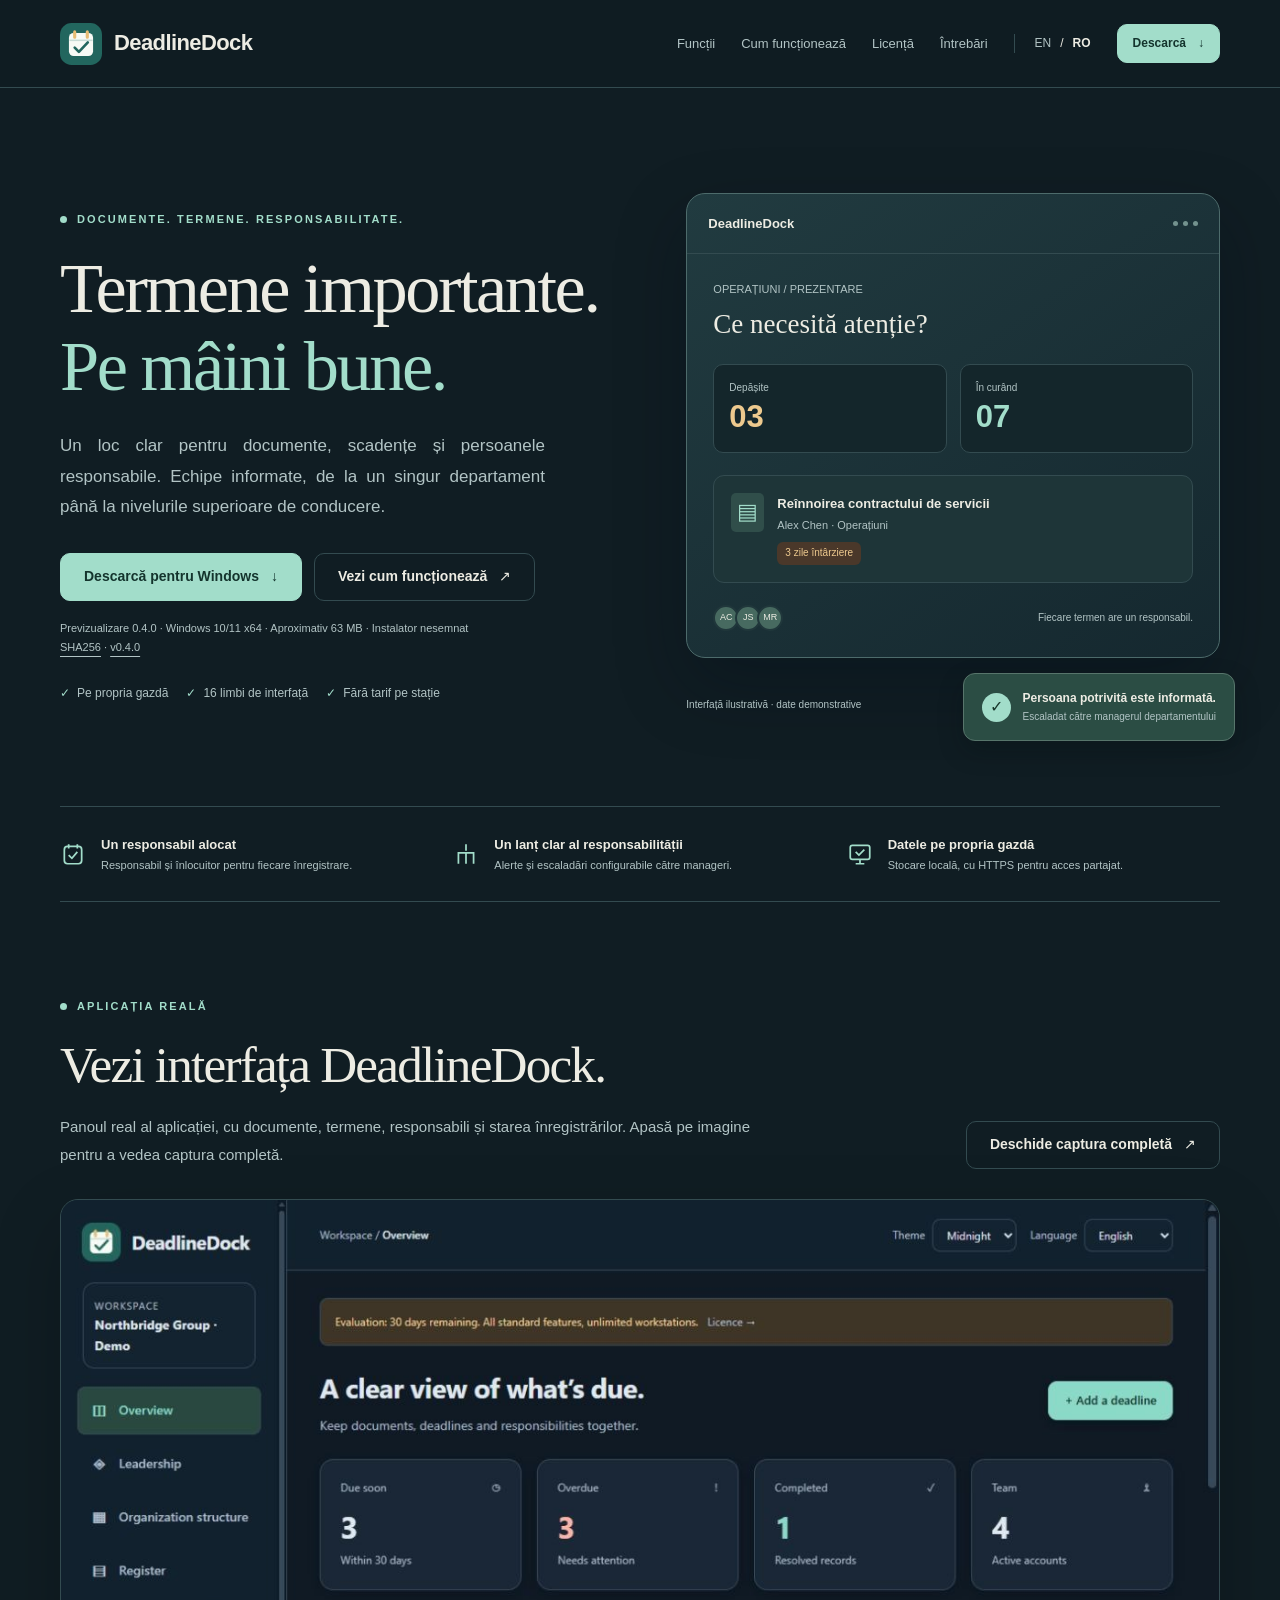
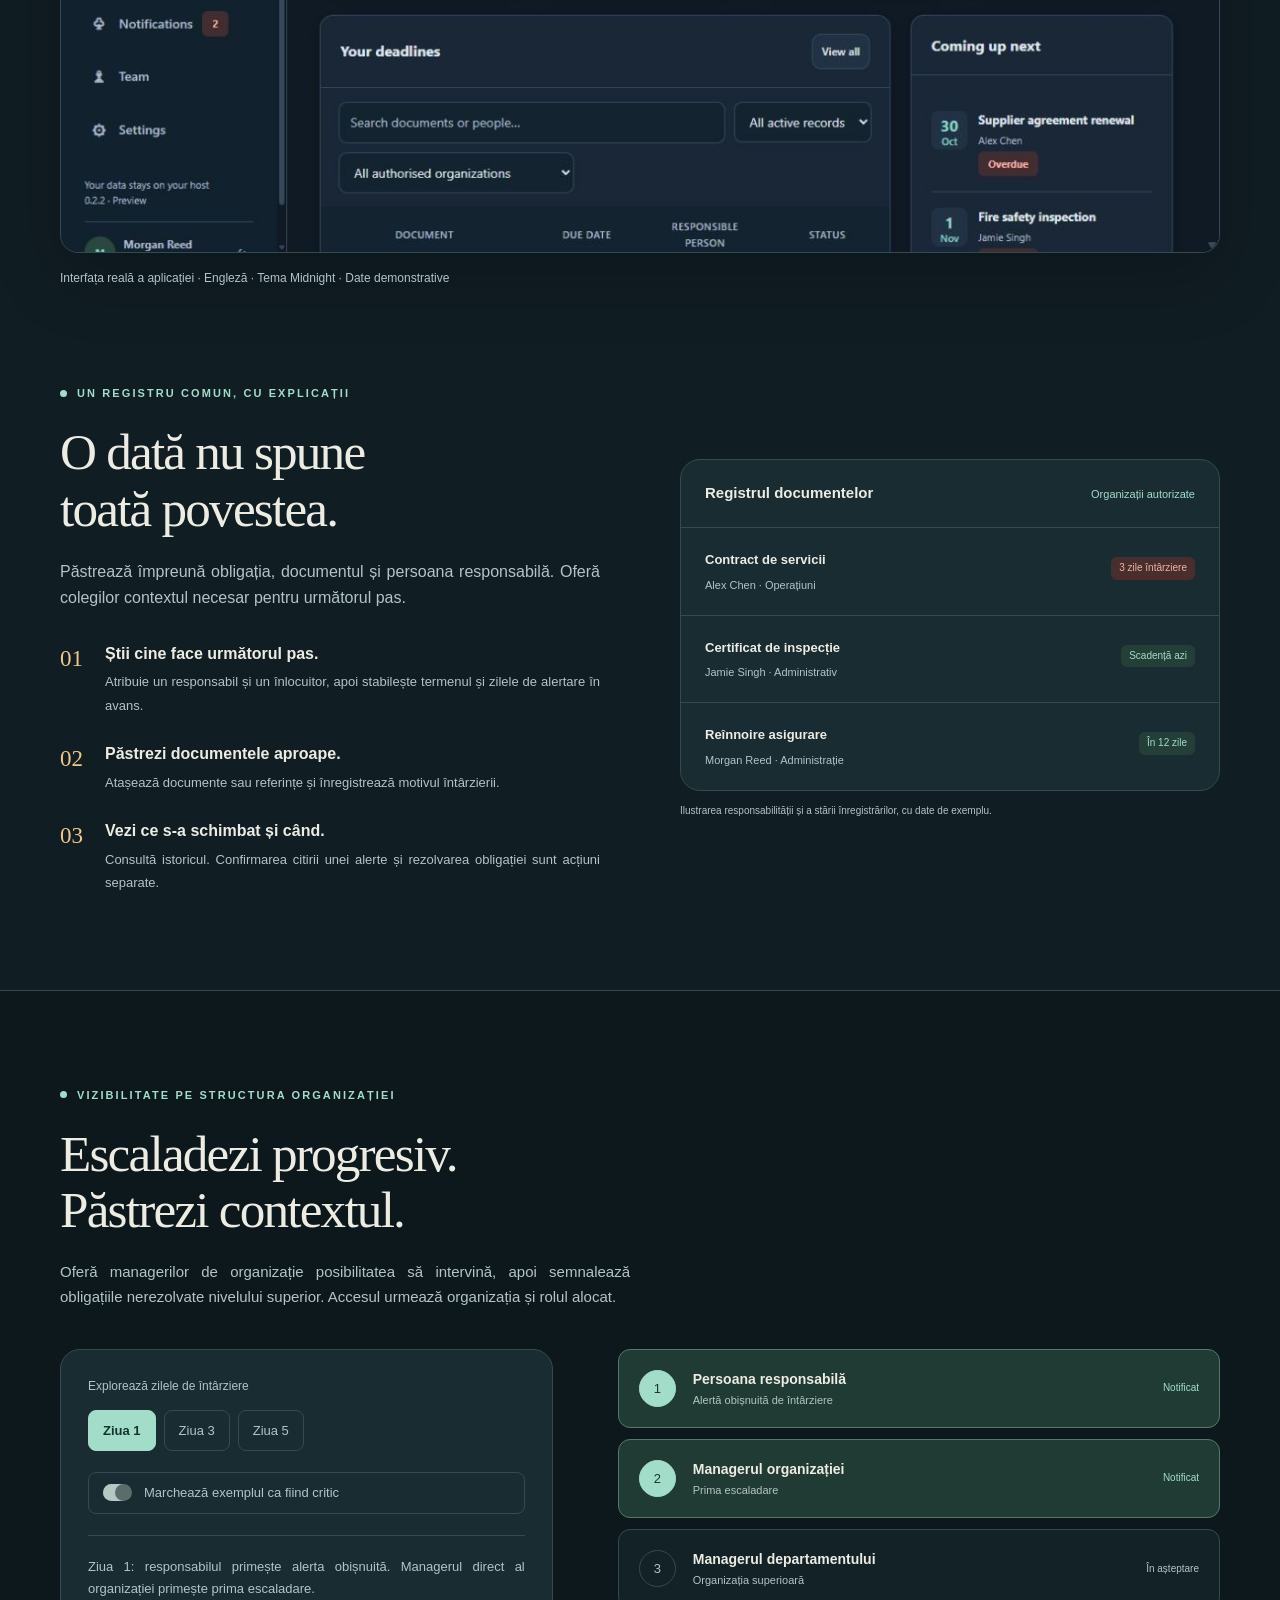
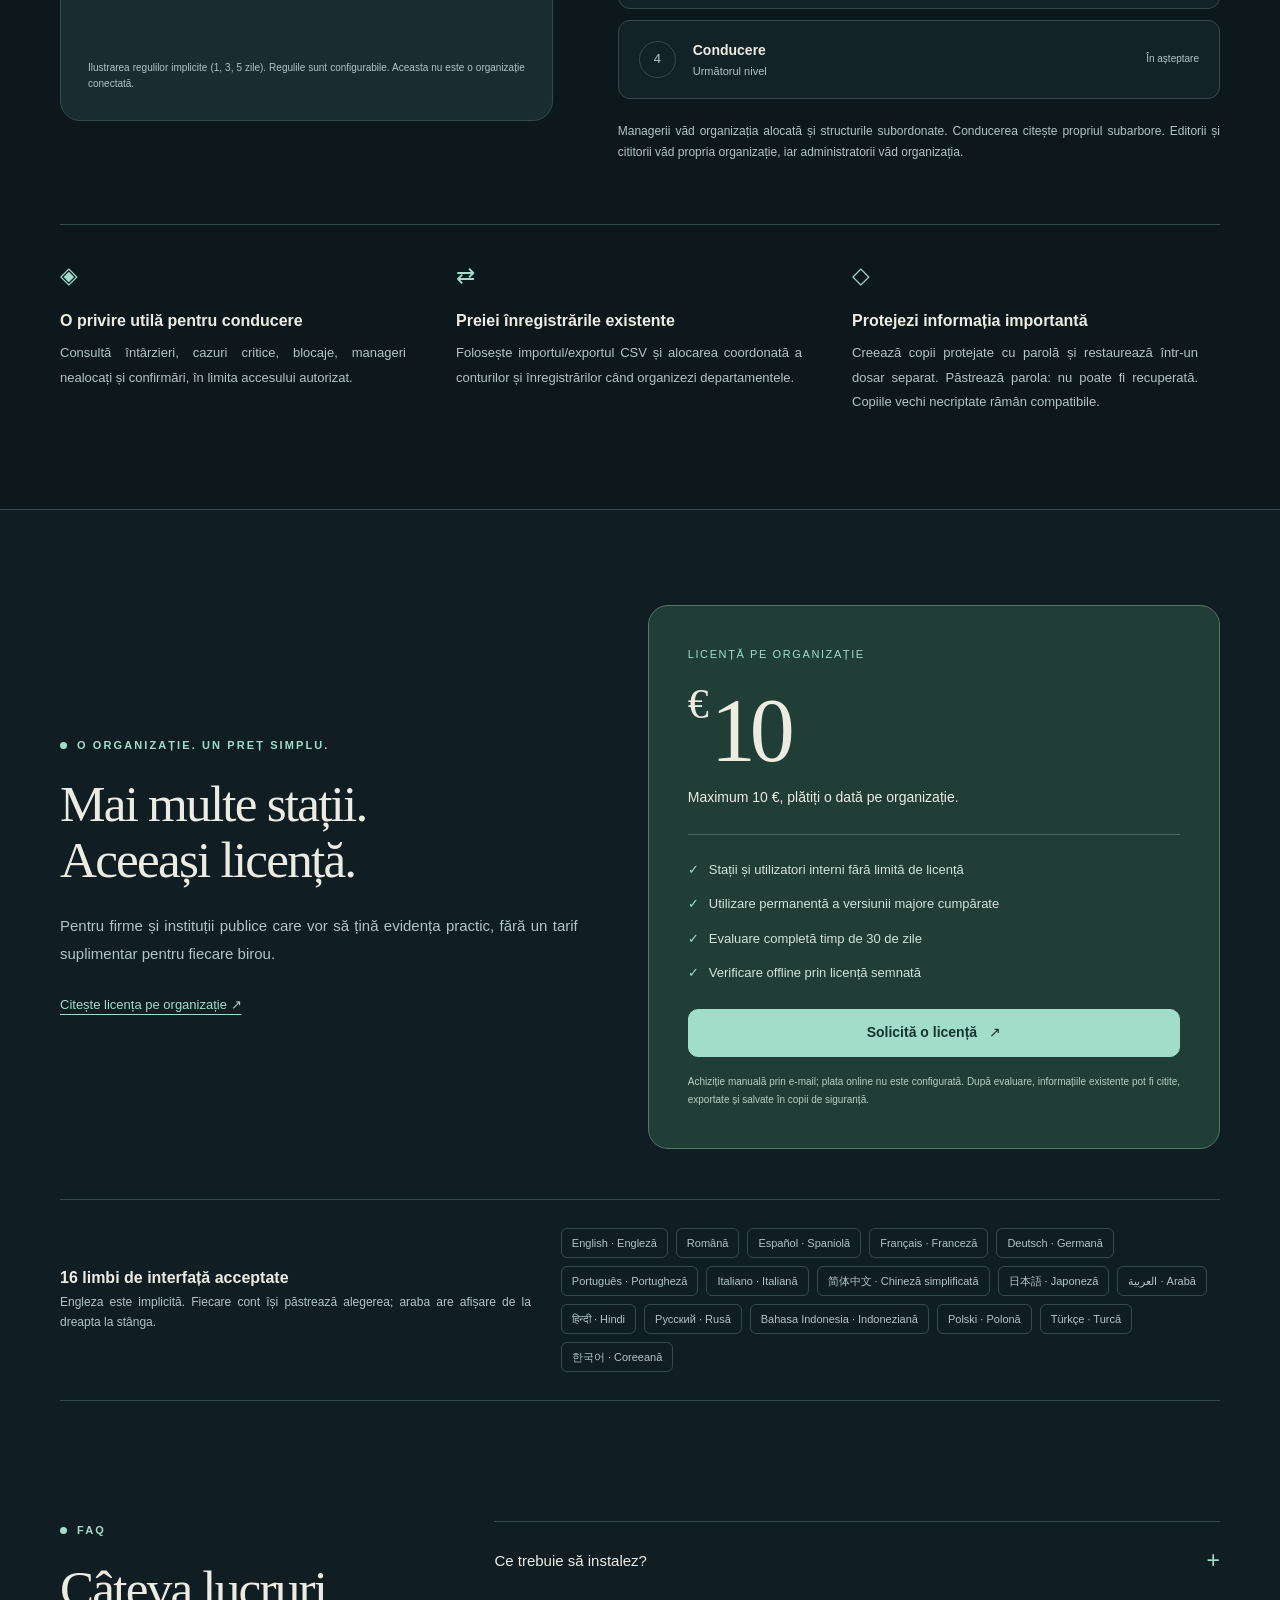
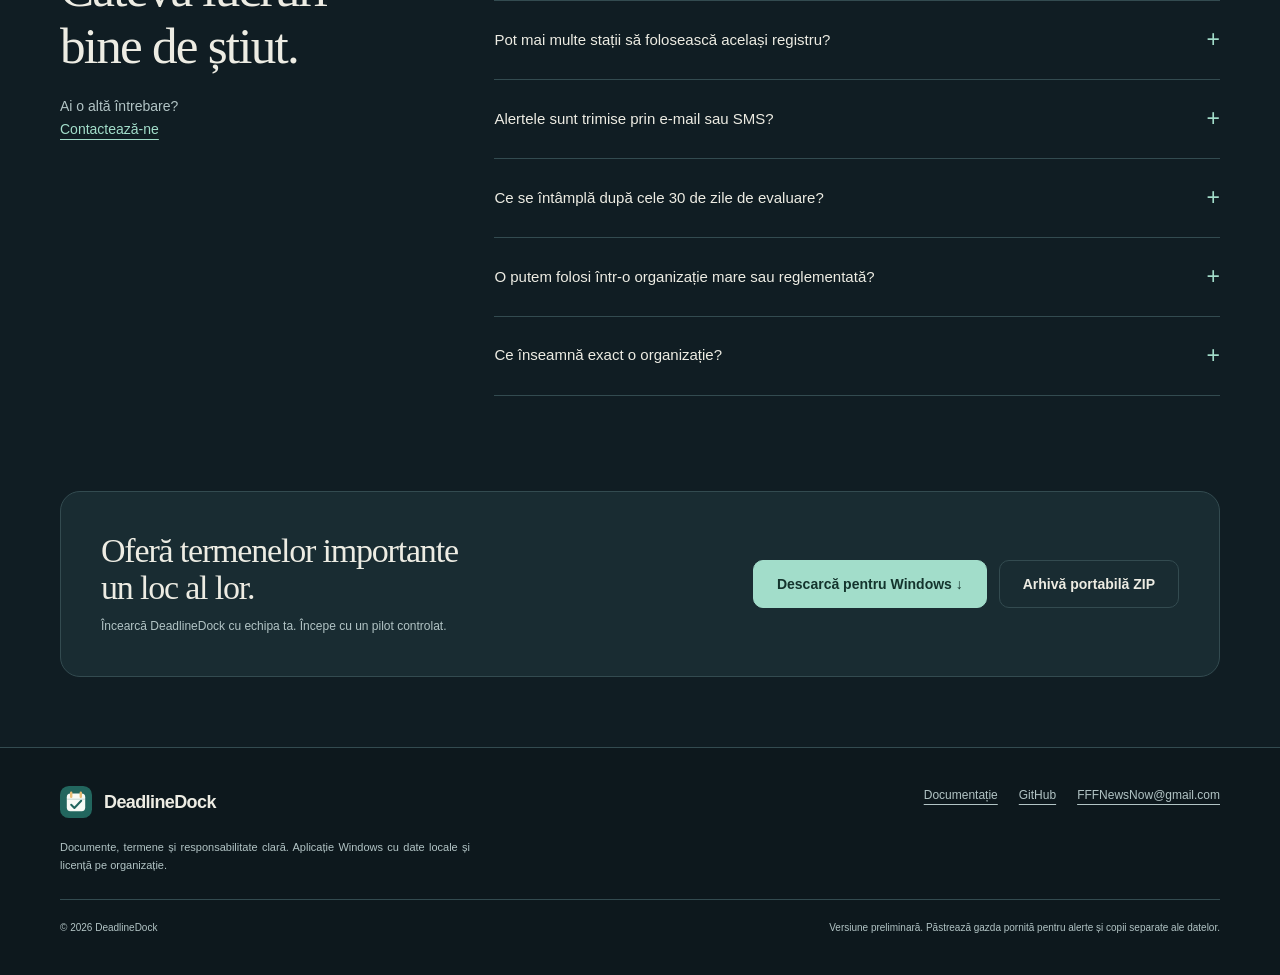
==== commit 15658389: "Enumerate all 16 supported interface languages on the website" ====
--- a/ro.html
+++ b/ro.html
@@ -10,7 +10,7 @@
 <section class="container section interface-section" id="interface" aria-labelledby="interface-title"><div class="interface-heading"><div><div class="eyebrow">Aplicația reală</div><h2 id="interface-title">Vezi interfața DeadlineDock.</h2><p>Panoul real al aplicației, cu documente, termene, responsabili și starea înregistrărilor. Apasă pe imagine pentru a vedea captura completă.</p></div><a class="button secondary" href="screenshot.jpg?rev=3a997ee85584" target="_blank" rel="noopener" aria-label="Deschide captura completă a aplicației într-un tab nou">Deschide captura completă <span aria-hidden="true">↗</span></a></div><figure class="interface-figure"><a class="interface-preview" href="screenshot.jpg?rev=3a997ee85584" target="_blank" rel="noopener" aria-label="Deschide captura completă a aplicației într-un tab nou"><img src="screenshot.jpg?rev=3a997ee85584" width="1265" height="712" alt="Panoul real DeadlineDock cu statistici despre termene, registrul documentelor, responsabili și scadențe, în tema Midnight." loading="lazy" decoding="async"></a><figcaption>Interfața reală a aplicației · Engleză · Tema Midnight · Date demonstrative</figcaption></figure></section>
 <section class="container section split" id="features"><div><div class="eyebrow">Un registru comun, cu explicații</div><h2>O dată nu spune<br>toată povestea.</h2><p style="margin-top:22px">Păstrează împreună obligația, documentul și persoana responsabilă. Oferă colegilor contextul necesar pentru următorul pas.</p><div class="feature-list"><div class="feature-row"><span class="number">01</span><div><h3>Știi cine face următorul pas.</h3><p>Atribuie un responsabil și un înlocuitor, apoi stabilește termenul și zilele de alertare în avans.</p></div></div><div class="feature-row"><span class="number">02</span><div><h3>Păstrezi documentele aproape.</h3><p>Atașează documente sau referințe și înregistrează motivul întârzierii.</p></div></div><div class="feature-row"><span class="number">03</span><div><h3>Vezi ce s-a schimbat și când.</h3><p>Consultă istoricul. Confirmarea citirii unei alerte și rezolvarea obligației sunt acțiuni separate.</p></div></div></div></div><div><div class="register-card"><div class="register-title"><strong>Registrul documentelor</strong><span>Organizații autorizate</span></div><div class="register-item"><div><strong>Contract de servicii</strong><p>Alex Chen · Operațiuni</p></div><div class="register-date"><span class="badge late">3 zile întârziere</span></div></div><div class="register-item"><div><strong>Certificat de inspecție</strong><p>Jamie Singh · Administrativ</p></div><div class="register-date"><span class="badge ">Scadență azi</span></div></div><div class="register-item"><div><strong>Reînnoire asigurare</strong><p>Morgan Reed · Administrație</p></div><div class="register-date"><span class="badge ">În 12 zile</span></div></div></div><span class="inset-label">Ilustrarea responsabilității și a stării înregistrărilor, cu date de exemplu.</span></div></section>
 <section class="escalation-section section" id="workflow"><div class="container"><div class="section-head"><div class="eyebrow">Vizibilitate pe structura organizației</div><h2>Escaladezi progresiv.<br>Păstrezi contextul.</h2><p>Oferă managerilor de organizație posibilitatea să intervină, apoi semnalează obligațiile nerezolvate nivelului superior. Accesul urmează organizația și rolul alocat.</p></div><div class="escalation-layout" data-escalation-demo><div class="demo-control"><span class="demo-label">Explorează zilele de întârziere</span><div class="days"><button type="button" data-day="1" aria-pressed="true">Ziua 1</button><button type="button" data-day="3" aria-pressed="false">Ziua 3</button><button type="button" data-day="5" aria-pressed="false">Ziua 5</button></div><button type="button" class="priority-switch" data-critical aria-pressed="false">Marchează exemplul ca fiind critic</button><p class="demo-explanation" data-explanation aria-live="polite">Ziua 1: managerul direct al organizației primește prima escaladare.</p><p class="demo-note">Ilustrarea regulilor implicite (1, 3, 5 zile). Regulile sunt configurabile. Aceasta nu este o organizație conectată.</p></div><div><div class="chain"><div class="chain-row notified" data-threshold="0"><span class="chain-icon" aria-hidden="true">1</span><div><strong>Persoana responsabilă</strong><p>Alertă obișnuită de întârziere</p></div><span class="chain-state" data-state>Notificat</span></div><div class="chain-row notified" data-threshold="1"><span class="chain-icon" aria-hidden="true">2</span><div><strong>Managerul organizației</strong><p>Prima escaladare</p></div><span class="chain-state" data-state>Notificat</span></div><div class="chain-row " data-threshold="3"><span class="chain-icon" aria-hidden="true">3</span><div><strong>Managerul departamentului</strong><p>Organizația superioară</p></div><span class="chain-state" data-state>În așteptare</span></div><div class="chain-row " data-threshold="5"><span class="chain-icon" aria-hidden="true">4</span><div><strong>Conducere</strong><p>Următorul nivel</p></div><span class="chain-state" data-state>În așteptare</span></div></div><p class="scope-caption">Managerii văd organizația alocată și structurile subordonate. Conducerea citește propriul subarbore. Editorii și cititorii văd propria organizație, iar administratorii văd organizația.</p></div></div><div class="tools-grid"><div class="tool"><span class="tool-icon" aria-hidden="true">◈</span><h3>O privire utilă pentru conducere</h3><p>Consultă întârzieri, cazuri critice, blocaje, manageri nealocați și confirmări, în limita accesului autorizat.</p></div><div class="tool"><span class="tool-icon" aria-hidden="true">⇄</span><h3>Preiei înregistrările existente</h3><p>Folosește importul/exportul CSV și alocarea coordonată a conturilor și înregistrărilor când organizezi departamentele.</p></div><div class="tool"><span class="tool-icon" aria-hidden="true">◇</span><h3>Protejezi informația importantă</h3><p>Creează copii protejate cu parolă și restaurează într-un dosar separat. Păstrează parola: nu poate fi recuperată. Copiile vechi necriptate rămân compatibile.</p></div></div></div></section>
-<section class="container section"><div class="pricing-layout" id="pricing"><div class="pricing-copy"><div class="eyebrow">O organizație. Un preț simplu.</div><h2>Mai multe stații.<br>Aceeași licență.</h2><p>Pentru firme și instituții publice care vor să țină evidența practic, fără un tarif suplimentar pentru fiecare birou.</p><a class="quiet-link" href="https://github.com/Grimegod/DeadlineDock/blob/main/LICENSE.txt">Citește licența pe organizație ↗</a></div><div class="price-card"><div class="price-label">Licență pe organizație</div><div class="price-value"><span>€</span>10</div><p class="price-scope">Maximum 10 €, plătiți o dată pe organizație.</p><ul class="price-list"><li>Stații și utilizatori interni fără limită de licență</li><li>Utilizare permanentă a versiunii majore cumpărate</li><li>Evaluare completă timp de 30 de zile</li><li>Verificare offline prin licență semnată</li></ul><a class="button" href="mailto:FFFNewsNow@gmail.com?subject=DeadlineDock%20organization%20licence">Solicită o licență <span aria-hidden="true">↗</span></a><p class="price-fine">Achiziție manuală prin e-mail; plata online nu este configurată. După evaluare, informațiile existente pot fi citite, exportate și salvate în copii de siguranță.</p></div></div><div class="languages-box"><div><h3>O limbă familiară pentru fiecare coleg.</h3><p>Engleza este implicită. Fiecare cont își păstrează alegerea; araba are afișare de la dreapta la stânga.</p></div><div class="language-tags"><span>English</span><span>Română</span><span>Español</span><span>Français</span><span>Deutsch</span><span>Português</span><span>Italiano</span><span>简体中文</span><span>日本語</span><span>العربية</span><span>हिन्दी</span><span>Русский</span><span>Bahasa Indonesia</span><span>Polski</span><span>Türkçe</span><span>한국어</span></div></div></section>
+<section class="container section"><div class="pricing-layout" id="pricing"><div class="pricing-copy"><div class="eyebrow">O organizație. Un preț simplu.</div><h2>Mai multe stații.<br>Aceeași licență.</h2><p>Pentru firme și instituții publice care vor să țină evidența practic, fără un tarif suplimentar pentru fiecare birou.</p><a class="quiet-link" href="https://github.com/Grimegod/DeadlineDock/blob/main/LICENSE.txt">Citește licența pe organizație ↗</a></div><div class="price-card"><div class="price-label">Licență pe organizație</div><div class="price-value"><span>€</span>10</div><p class="price-scope">Maximum 10 €, plătiți o dată pe organizație.</p><ul class="price-list"><li>Stații și utilizatori interni fără limită de licență</li><li>Utilizare permanentă a versiunii majore cumpărate</li><li>Evaluare completă timp de 30 de zile</li><li>Verificare offline prin licență semnată</li></ul><a class="button" href="mailto:FFFNewsNow@gmail.com?subject=DeadlineDock%20organization%20licence">Solicită o licență <span aria-hidden="true">↗</span></a><p class="price-fine">Achiziție manuală prin e-mail; plata online nu este configurată. După evaluare, informațiile existente pot fi citite, exportate și salvate în copii de siguranță.</p></div></div><div class="languages-box"><div><h3>16 limbi de interfață acceptate</h3><p>Engleza este implicită. Fiecare cont își păstrează alegerea; araba are afișare de la dreapta la stânga.</p></div><div class="language-tags"><span><bdi lang="en">English</bdi> · Engleză</span><span><bdi lang="ro">Română</bdi></span><span><bdi lang="es">Español</bdi> · Spaniolă</span><span><bdi lang="fr">Français</bdi> · Franceză</span><span><bdi lang="de">Deutsch</bdi> · Germană</span><span><bdi lang="pt">Português</bdi> · Portugheză</span><span><bdi lang="it">Italiano</bdi> · Italiană</span><span><bdi lang="zh-Hans">简体中文</bdi> · Chineză simplificată</span><span><bdi lang="ja">日本語</bdi> · Japoneză</span><span><bdi lang="ar">العربية</bdi> · Arabă</span><span><bdi lang="hi">हिन्दी</bdi> · Hindi</span><span><bdi lang="ru">Русский</bdi> · Rusă</span><span><bdi lang="id">Bahasa Indonesia</bdi> · Indoneziană</span><span><bdi lang="pl">Polski</bdi> · Polonă</span><span><bdi lang="tr">Türkçe</bdi> · Turcă</span><span><bdi lang="ko">한국어</bdi> · Coreeană</span></div></div></section>
 <section class="container section faq-section" id="faq"><div class="faq-layout"><div class="faq-copy"><div class="eyebrow">FAQ</div><h2>Câteva lucruri<br>bine de știut.</h2><p>Ai o altă întrebare?<br><a href="mailto:FFFNewsNow@gmail.com">Contactează-ne</a></p></div><div><details><summary>Ce trebuie să instalez?</summary><p>Windows 10 sau 11, x64. Pachetul include mediul de rulare, deci nu este necesară instalarea separată a .NET. Pornești gazda Windows și folosești interfața în browser.</p></details><details><summary>Pot mai multe stații să folosească același registru?</summary><p>Da, printr-o singură gazdă Windows centrală și HTTPS configurat. Stațiile folosesc browserul. Instalările implicite separate nu se sincronizează automat; gazda trebuie să rămână pornită pentru alerte.</p></details><details><summary>Alertele sunt trimise prin e-mail sau SMS?</summary><p>Această versiune oferă notificări în aplicație și pe gazda Windows. Nu trimite e-mail sau SMS. Gazda verifică alertele la fiecare minut cât timp este pornită.</p></details><details><summary>Ce se întâmplă după cele 30 de zile de evaluare?</summary><p>Rămân disponibile citirea informațiilor, exportul CSV și copiile de siguranță. O licență semnată permite continuarea modificărilor. Licența se solicită prin e-mail și costă maximum 10 € pe organizație.</p></details><details><summary>O putem folosi într-o organizație mare sau reglementată?</summary><p>Începe cu un pilot controlat. Această versiune nesemnată are acces pe rol și organizație, dar nu include SSO, autentificare cu doi factori, clasificarea documentelor sau certificări de conformitate. Validează securitatea, capacitatea și procedurile proprii înainte de extindere.</p></details><details><summary>Ce înseamnă exact o organizație?</summary><p>O singură entitate juridică, inclusiv departamentele și sucursalele ei. Societățile, filialele sau agențiile cu personalitate juridică separată au nevoie de licențe proprii. Consultă termenii pentru versiunea majoră cumpărată.</p></details></div></div></section>
 <section class="container download-band" id="download"><div><h2>Oferă termenelor importante<br>un loc al lor.</h2><p>Încearcă DeadlineDock cu echipa ta. Începe cu un pilot controlat.</p></div><div class="actions"><a class="button" href="https://github.com/Grimegod/DeadlineDock/releases/download/v0.4.0/DeadlineDock-0.4.0-Setup-x64.exe">Descarcă pentru Windows ↓</a><a class="button secondary" href="https://github.com/Grimegod/DeadlineDock/releases/download/v0.4.0/DeadlineDock-0.4.0-win-x64.zip">Arhivă portabilă ZIP</a></div></section></main>
 <footer class="site-footer"><div class="container"><div class="footer-grid"><div class="footer-brand"><a class="brand" href="ro.html"><img src="logo.svg" width="32" height="32" alt="">DeadlineDock</a><p>Documente, termene și responsabilitate clară. Aplicație Windows cu date locale și licență pe organizație.</p></div><div class="footer-links"><a href="https://github.com/Grimegod/DeadlineDock/blob/main/USER-GUIDE.md">Documentație</a><a href="https://github.com/Grimegod/DeadlineDock">GitHub</a><a href="mailto:FFFNewsNow@gmail.com">FFFNewsNow@gmail.com</a></div></div><div class="footer-bottom"><span>© 2026 DeadlineDock</span><p>Versiune preliminară. Păstrează gazda pornită pentru alerte și copii separate ale datelor.</p></div></div></footer></body></html>
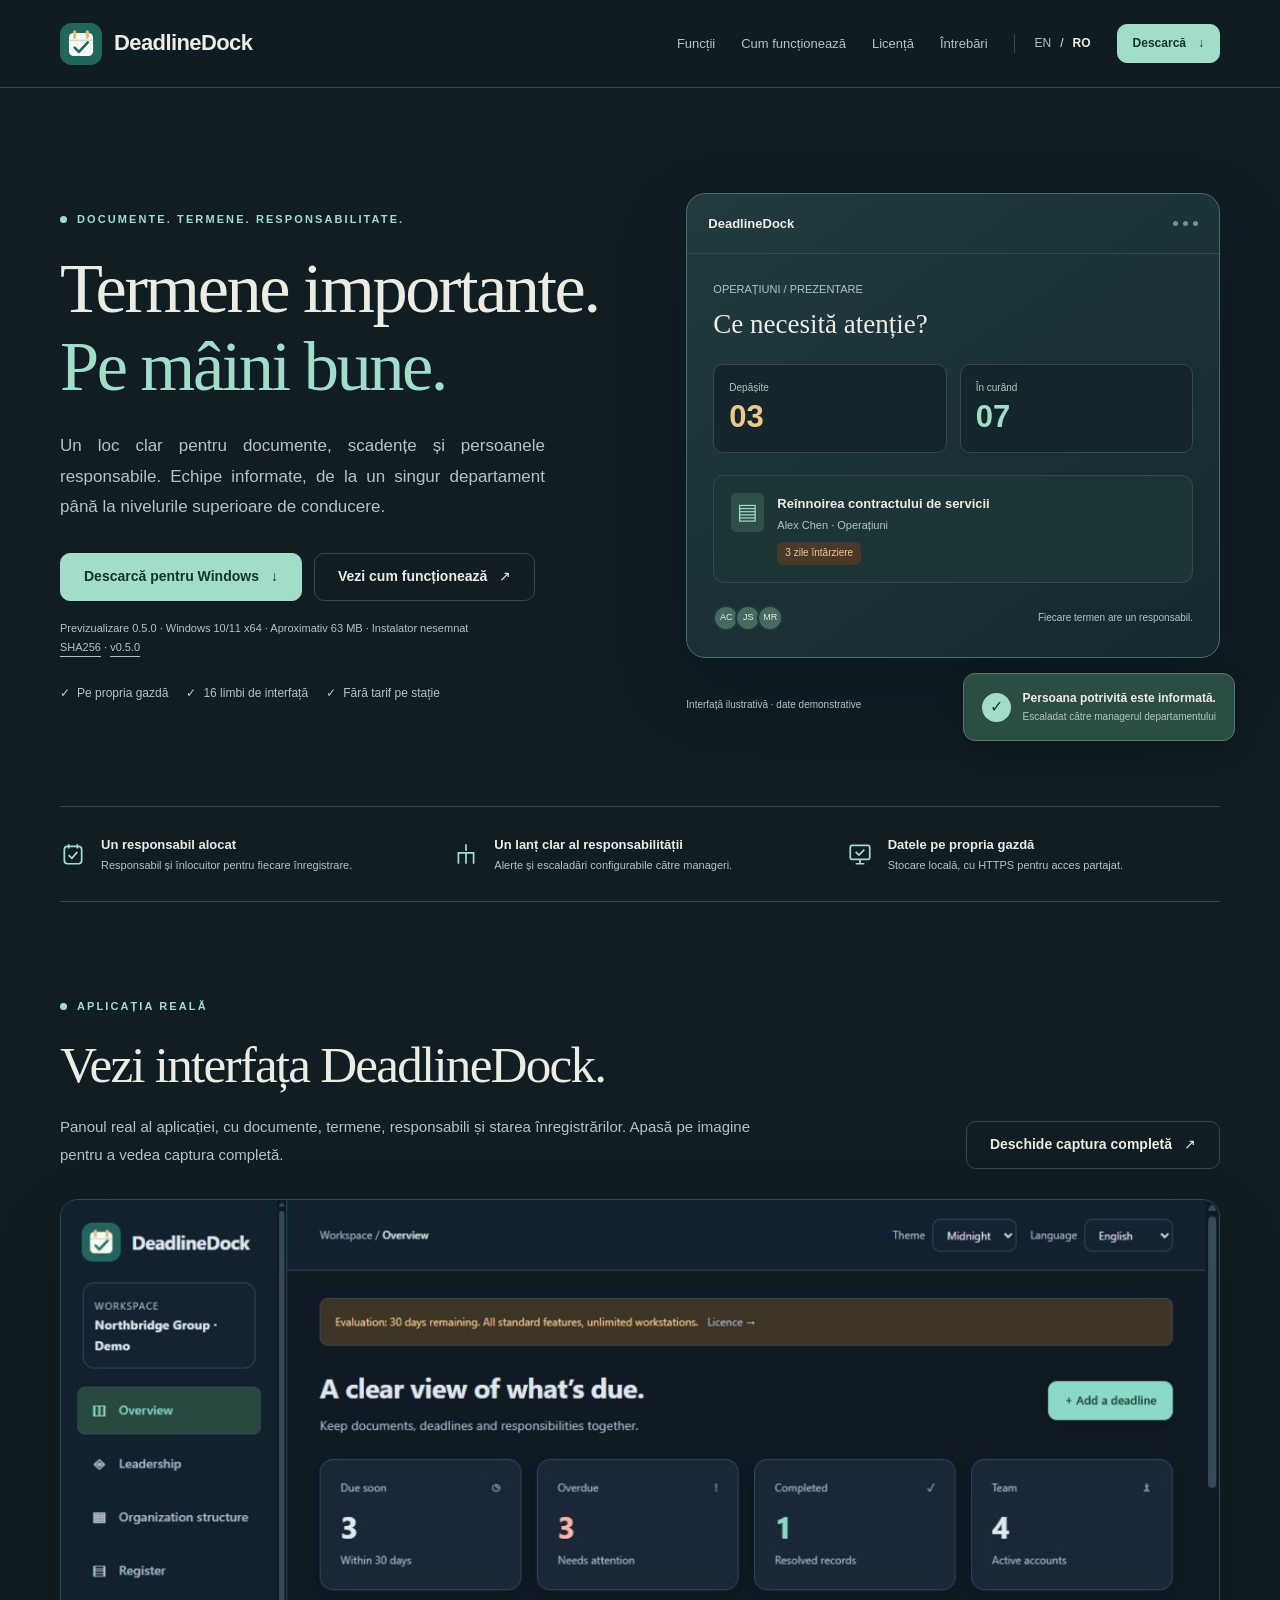
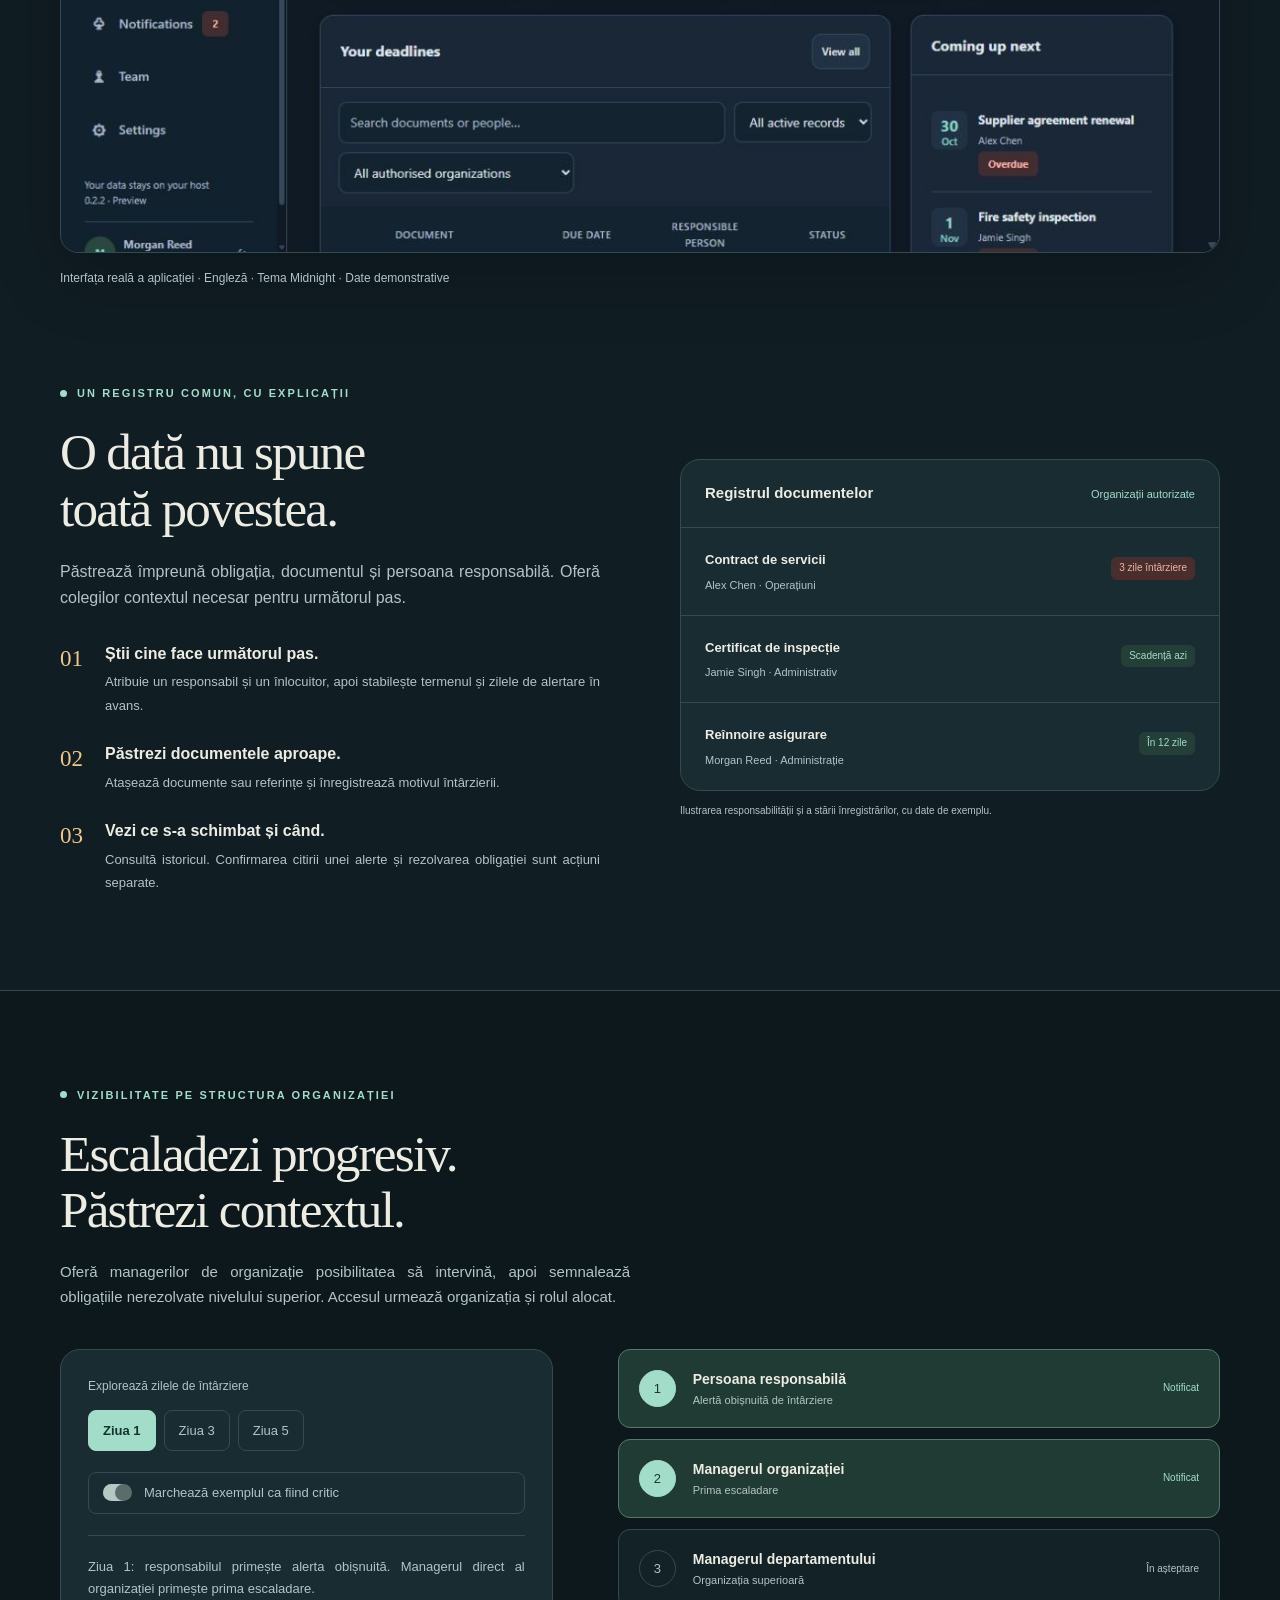
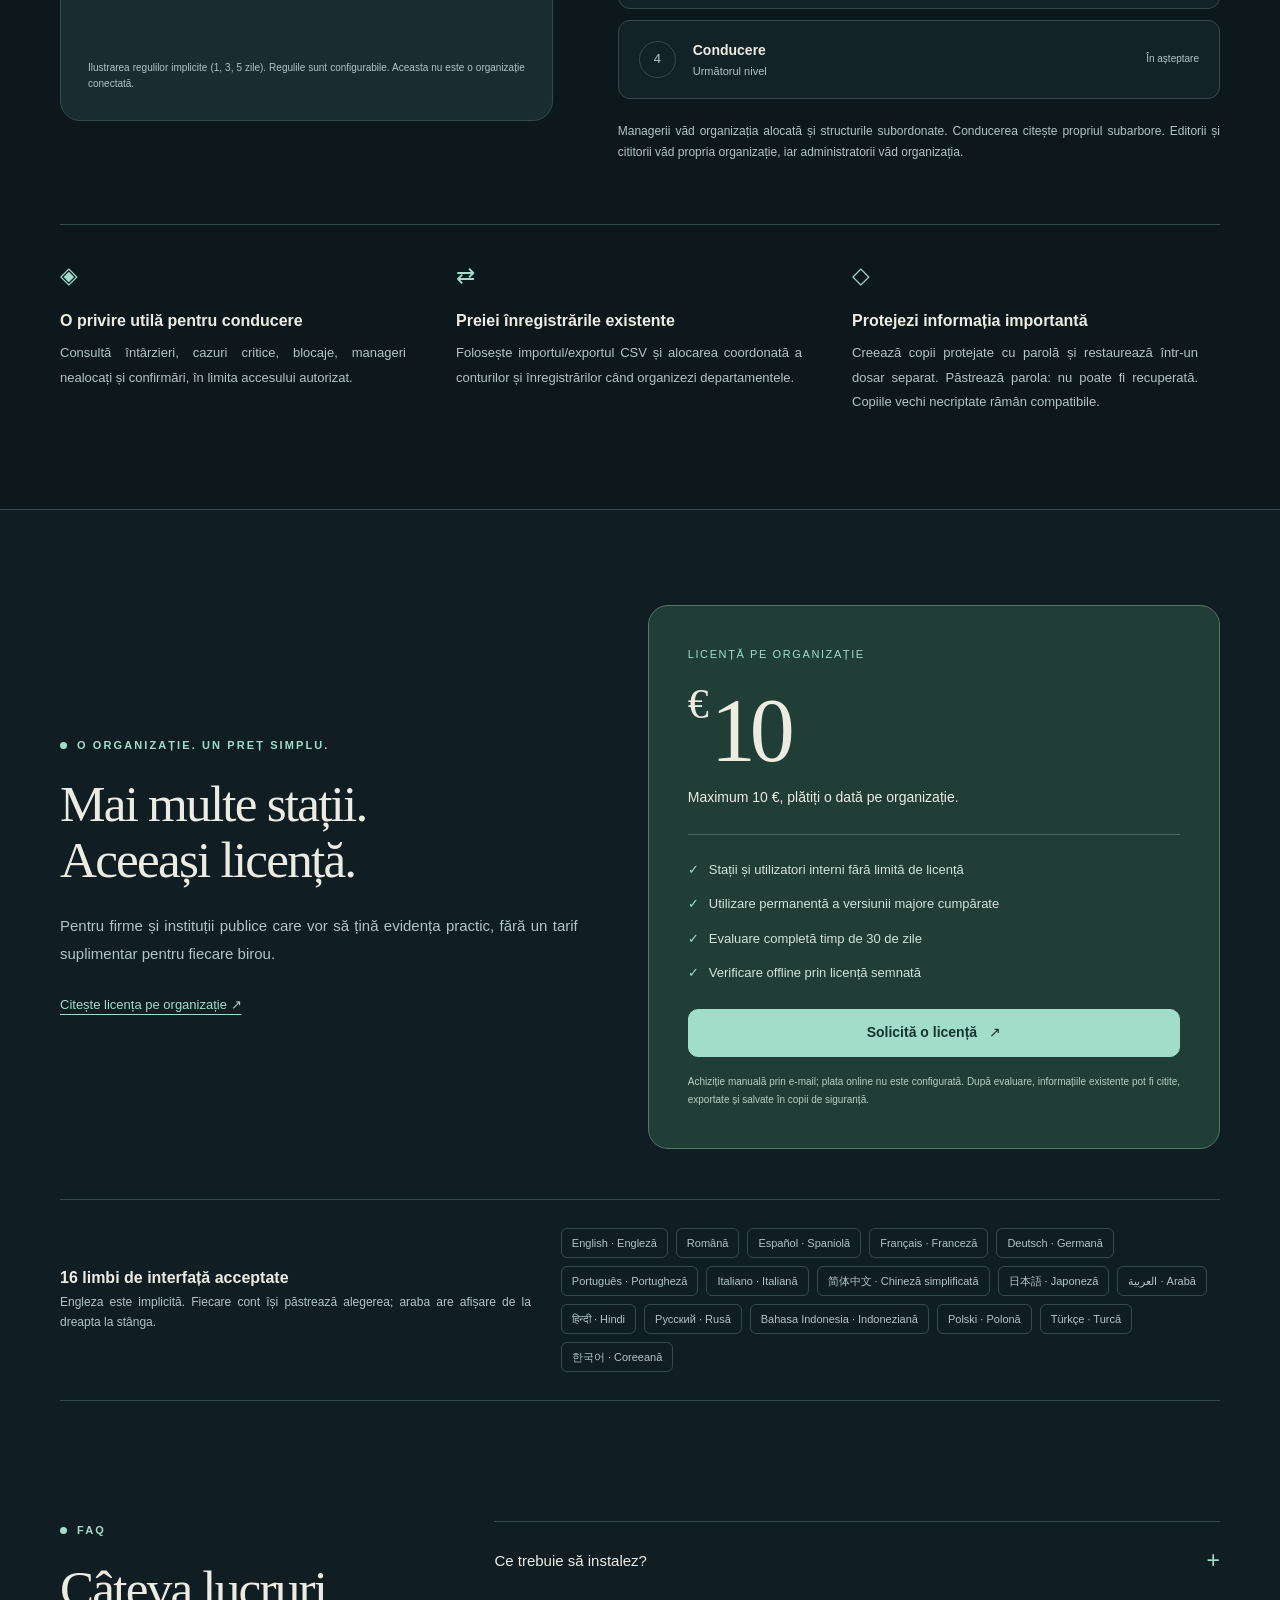
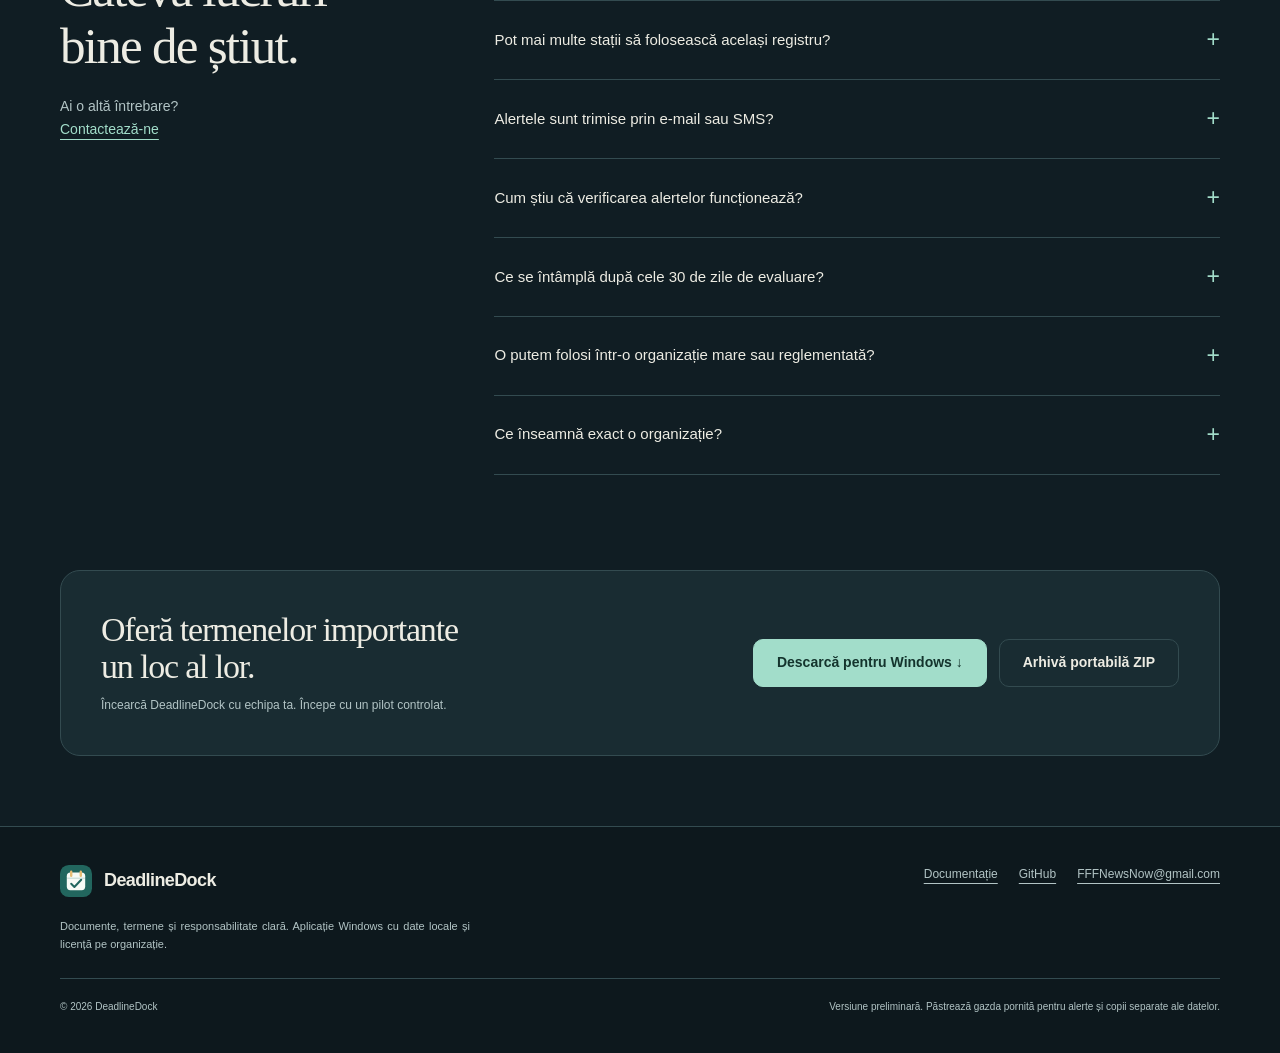
==== commit 3386716e: "Publish DeadlineDock 0.5.0 downloads and documentation" ====
--- a/ro.html
+++ b/ro.html
@@ -4,13 +4,13 @@
 <link rel="canonical" href="https://grimegod.github.io/DeadlineDock/ro.html"><link rel="alternate" hreflang="en" href="https://grimegod.github.io/DeadlineDock/"><link rel="alternate" hreflang="ro" href="https://grimegod.github.io/DeadlineDock/ro.html"><link rel="alternate" hreflang="x-default" href="https://grimegod.github.io/DeadlineDock/">
 <meta property="og:type" content="website"><meta property="og:site_name" content="DeadlineDock"><meta property="og:title" content="DeadlineDock — evidența documentelor și termenelor pentru Windows"><meta property="og:description" content="Urmărește documentele, termenele și responsabilii pe Windows. Ierarhie pe departamente, escaladări și panou pentru conducere. Maximum 10 € pe organizație."><meta property="og:url" content="https://grimegod.github.io/DeadlineDock/ro.html"><meta property="og:image" content="https://grimegod.github.io/DeadlineDock/screenshot.jpg"><meta property="og:image:alt" content="DeadlineDock Midnight — demonstration data"><meta property="og:locale" content="ro_RO"><meta name="twitter:card" content="summary_large_image">
 <link rel="icon" href="logo.svg" type="image/svg+xml"><link rel="stylesheet" href="site.css"><script src="site.js" defer></script><script type="application/ld+json">{"@context": "https://schema.org", "@graph": [{"@type": "WebSite", "@id": "https://grimegod.github.io/DeadlineDock/#website", "name": "DeadlineDock", "url": "https://grimegod.github.io/DeadlineDock/"}, {"@type": "WebPage", "@id": "https://grimegod.github.io/DeadlineDock/ro.html#webpage", "url": "https://grimegod.github.io/DeadlineDock/ro.html", "name": "DeadlineDock — evidența documentelor și termenelor pentru Windows", "description": "Urmărește documentele, termenele și responsabilii pe Windows. Ierarhie pe departamente, escaladări și panou pentru conducere. Maximum 10 € pe organizație.", "inLanguage": "ro", "isPartOf": {"@id": "https://grimegod.github.io/DeadlineDock/#website"}, "about": {"@type": "Thing", "name": "DeadlineDock", "description": "Urmărește documentele, termenele și responsabilii pe Windows. Ierarhie pe departamente, escaladări și panou pentru conducere. Maximum 10 € pe organizație."}}]}</script></head>
-<body><a class="skip" href="#main">Sari la conținut</a><header class="site-header"><div class="container header-row"><a class="brand" href="ro.html" aria-label="DeadlineDock"><img src="logo.svg" width="42" height="42" alt="">DeadlineDock</a><nav class="nav-links" aria-label="Navigare principală"><a href="#features">Funcții</a><a href="#workflow">Cum funcționează</a><a href="#pricing">Licență</a><a href="#faq">Întrebări</a></nav><div class="language" aria-label="Limba site-ului"><a href="./" lang="en" hreflang="en" >EN</a><span aria-hidden="true">/</span><a href="ro.html" lang="ro" hreflang="ro" aria-current="page">RO</a></div><a class="button small header-download" href="https://github.com/Grimegod/DeadlineDock/releases/download/v0.4.0/DeadlineDock-0.4.0-Setup-x64.exe">Descarcă <span aria-hidden="true">↓</span></a></div></header>
-<main id="main"><section class="container hero"><div class="hero-copy"><div class="eyebrow">Documente. Termene. Responsabilitate.</div><h1><span class="visually-hidden">DeadlineDock — </span>Termene importante.<br><em>Pe mâini bune.</em></h1><p>Un loc clar pentru documente, scadențe și persoanele responsabile. Echipe informate, de la un singur departament până la nivelurile superioare de conducere.</p><div class="actions"><a class="button" href="https://github.com/Grimegod/DeadlineDock/releases/download/v0.4.0/DeadlineDock-0.4.0-Setup-x64.exe">Descarcă pentru Windows <span aria-hidden="true">↓</span></a><a class="button secondary" href="#workflow">Vezi cum funcționează <span aria-hidden="true">↗</span></a></div><p class="release-note">Previzualizare 0.4.0 · Windows 10/11 x64 · Aproximativ 63 MB · Instalator nesemnat<br><a href="https://github.com/Grimegod/DeadlineDock/releases/download/v0.4.0/SHA256SUMS.txt">SHA256</a> · <a href="https://github.com/Grimegod/DeadlineDock/releases/tag/v0.4.0">v0.4.0</a></p><div class="hero-proof"><span>Pe propria gazdă</span><span>16 limbi de interfață</span><span>Fără tarif pe stație</span></div></div><div class="product-scene" aria-label="Interfață ilustrativă · date demonstrative"><div class="scene-shell"><div class="scene-top"><strong>DeadlineDock</strong><div class="scene-dots" aria-hidden="true"><i></i><i></i><i></i></div></div><div class="scene-inner"><div class="scene-greeting">OPERAȚIUNI / PREZENTARE</div><h3>Ce necesită atenție?</h3><div class="mini-stats"><div class="mini-stat"><span>Depășite</span><strong>03</strong></div><div class="mini-stat"><span>În curând</span><strong>07</strong></div></div><div class="scene-record"><div class="file-icon" aria-hidden="true">▤</div><div><strong>Reînnoirea contractului de servicii</strong><p>Alex Chen · Operațiuni</p><span class="badge">3 zile întârziere</span></div></div><div class="scene-bottom"><div class="avatars" aria-hidden="true"><span>AC</span><span>JS</span><span>MR</span></div><span>Fiecare termen are un responsabil.</span></div></div></div><div class="floating-note"><span class="check" aria-hidden="true">✓</span><div><strong>Persoana potrivită este informată.</strong><p>Escaladat către managerul departamentului</p></div></div><p class="illustration-label">Interfață ilustrativă · date demonstrative</p></div></section>
+<body><a class="skip" href="#main">Sari la conținut</a><header class="site-header"><div class="container header-row"><a class="brand" href="ro.html" aria-label="DeadlineDock"><img src="logo.svg" width="42" height="42" alt="">DeadlineDock</a><nav class="nav-links" aria-label="Navigare principală"><a href="#features">Funcții</a><a href="#workflow">Cum funcționează</a><a href="#pricing">Licență</a><a href="#faq">Întrebări</a></nav><div class="language" aria-label="Limba site-ului"><a href="./" lang="en" hreflang="en" >EN</a><span aria-hidden="true">/</span><a href="ro.html" lang="ro" hreflang="ro" aria-current="page">RO</a></div><a class="button small header-download" href="https://github.com/Grimegod/DeadlineDock/releases/download/v0.5.0/DeadlineDock-0.5.0-Setup-x64.exe">Descarcă <span aria-hidden="true">↓</span></a></div></header>
+<main id="main"><section class="container hero"><div class="hero-copy"><div class="eyebrow">Documente. Termene. Responsabilitate.</div><h1><span class="visually-hidden">DeadlineDock — </span>Termene importante.<br><em>Pe mâini bune.</em></h1><p>Un loc clar pentru documente, scadențe și persoanele responsabile. Echipe informate, de la un singur departament până la nivelurile superioare de conducere.</p><div class="actions"><a class="button" href="https://github.com/Grimegod/DeadlineDock/releases/download/v0.5.0/DeadlineDock-0.5.0-Setup-x64.exe">Descarcă pentru Windows <span aria-hidden="true">↓</span></a><a class="button secondary" href="#workflow">Vezi cum funcționează <span aria-hidden="true">↗</span></a></div><p class="release-note">Previzualizare 0.5.0 · Windows 10/11 x64 · Aproximativ 63 MB · Instalator nesemnat<br><a href="https://github.com/Grimegod/DeadlineDock/releases/download/v0.5.0/SHA256SUMS.txt">SHA256</a> · <a href="https://github.com/Grimegod/DeadlineDock/releases/tag/v0.5.0">v0.5.0</a></p><div class="hero-proof"><span>Pe propria gazdă</span><span>16 limbi de interfață</span><span>Fără tarif pe stație</span></div></div><div class="product-scene" aria-label="Interfață ilustrativă · date demonstrative"><div class="scene-shell"><div class="scene-top"><strong>DeadlineDock</strong><div class="scene-dots" aria-hidden="true"><i></i><i></i><i></i></div></div><div class="scene-inner"><div class="scene-greeting">OPERAȚIUNI / PREZENTARE</div><h3>Ce necesită atenție?</h3><div class="mini-stats"><div class="mini-stat"><span>Depășite</span><strong>03</strong></div><div class="mini-stat"><span>În curând</span><strong>07</strong></div></div><div class="scene-record"><div class="file-icon" aria-hidden="true">▤</div><div><strong>Reînnoirea contractului de servicii</strong><p>Alex Chen · Operațiuni</p><span class="badge">3 zile întârziere</span></div></div><div class="scene-bottom"><div class="avatars" aria-hidden="true"><span>AC</span><span>JS</span><span>MR</span></div><span>Fiecare termen are un responsabil.</span></div></div></div><div class="floating-note"><span class="check" aria-hidden="true">✓</span><div><strong>Persoana potrivită este informată.</strong><p>Escaladat către managerul departamentului</p></div></div><p class="illustration-label">Interfață ilustrativă · date demonstrative</p></div></section>
 <div class="container facts-strip"><div class="fact"><svg viewBox="0 0 24 24" fill="none" stroke-width="1.6" aria-hidden="true"><rect x="4" y="5" width="16" height="16" rx="3"/><path d="M8 3v4m8-4v4M8 13l3 3 5-6"/></svg><div><strong>Un responsabil alocat</strong><p>Responsabil și înlocuitor pentru fiecare înregistrare.</p></div></div><div class="fact"><svg viewBox="0 0 24 24" fill="none" stroke-width="1.6" aria-hidden="true"><path d="M12 3v6m-7 7v-5h14v5M5 16v5m14-5v5M12 11v10"/></svg><div><strong>Un lanț clar al responsabilității</strong><p>Alerte și escaladări configurabile către manageri.</p></div></div><div class="fact"><svg viewBox="0 0 24 24" fill="none" stroke-width="1.6" aria-hidden="true"><rect x="3" y="4" width="18" height="13" rx="2"/><path d="M8 21h8m-4-4v4M8 10l3 3 5-5"/></svg><div><strong>Datele pe propria gazdă</strong><p>Stocare locală, cu HTTPS pentru acces partajat.</p></div></div></div>
 <section class="container section interface-section" id="interface" aria-labelledby="interface-title"><div class="interface-heading"><div><div class="eyebrow">Aplicația reală</div><h2 id="interface-title">Vezi interfața DeadlineDock.</h2><p>Panoul real al aplicației, cu documente, termene, responsabili și starea înregistrărilor. Apasă pe imagine pentru a vedea captura completă.</p></div><a class="button secondary" href="screenshot.jpg?rev=3a997ee85584" target="_blank" rel="noopener" aria-label="Deschide captura completă a aplicației într-un tab nou">Deschide captura completă <span aria-hidden="true">↗</span></a></div><figure class="interface-figure"><a class="interface-preview" href="screenshot.jpg?rev=3a997ee85584" target="_blank" rel="noopener" aria-label="Deschide captura completă a aplicației într-un tab nou"><img src="screenshot.jpg?rev=3a997ee85584" width="1265" height="712" alt="Panoul real DeadlineDock cu statistici despre termene, registrul documentelor, responsabili și scadențe, în tema Midnight." loading="lazy" decoding="async"></a><figcaption>Interfața reală a aplicației · Engleză · Tema Midnight · Date demonstrative</figcaption></figure></section>
 <section class="container section split" id="features"><div><div class="eyebrow">Un registru comun, cu explicații</div><h2>O dată nu spune<br>toată povestea.</h2><p style="margin-top:22px">Păstrează împreună obligația, documentul și persoana responsabilă. Oferă colegilor contextul necesar pentru următorul pas.</p><div class="feature-list"><div class="feature-row"><span class="number">01</span><div><h3>Știi cine face următorul pas.</h3><p>Atribuie un responsabil și un înlocuitor, apoi stabilește termenul și zilele de alertare în avans.</p></div></div><div class="feature-row"><span class="number">02</span><div><h3>Păstrezi documentele aproape.</h3><p>Atașează documente sau referințe și înregistrează motivul întârzierii.</p></div></div><div class="feature-row"><span class="number">03</span><div><h3>Vezi ce s-a schimbat și când.</h3><p>Consultă istoricul. Confirmarea citirii unei alerte și rezolvarea obligației sunt acțiuni separate.</p></div></div></div></div><div><div class="register-card"><div class="register-title"><strong>Registrul documentelor</strong><span>Organizații autorizate</span></div><div class="register-item"><div><strong>Contract de servicii</strong><p>Alex Chen · Operațiuni</p></div><div class="register-date"><span class="badge late">3 zile întârziere</span></div></div><div class="register-item"><div><strong>Certificat de inspecție</strong><p>Jamie Singh · Administrativ</p></div><div class="register-date"><span class="badge ">Scadență azi</span></div></div><div class="register-item"><div><strong>Reînnoire asigurare</strong><p>Morgan Reed · Administrație</p></div><div class="register-date"><span class="badge ">În 12 zile</span></div></div></div><span class="inset-label">Ilustrarea responsabilității și a stării înregistrărilor, cu date de exemplu.</span></div></section>
 <section class="escalation-section section" id="workflow"><div class="container"><div class="section-head"><div class="eyebrow">Vizibilitate pe structura organizației</div><h2>Escaladezi progresiv.<br>Păstrezi contextul.</h2><p>Oferă managerilor de organizație posibilitatea să intervină, apoi semnalează obligațiile nerezolvate nivelului superior. Accesul urmează organizația și rolul alocat.</p></div><div class="escalation-layout" data-escalation-demo><div class="demo-control"><span class="demo-label">Explorează zilele de întârziere</span><div class="days"><button type="button" data-day="1" aria-pressed="true">Ziua 1</button><button type="button" data-day="3" aria-pressed="false">Ziua 3</button><button type="button" data-day="5" aria-pressed="false">Ziua 5</button></div><button type="button" class="priority-switch" data-critical aria-pressed="false">Marchează exemplul ca fiind critic</button><p class="demo-explanation" data-explanation aria-live="polite">Ziua 1: managerul direct al organizației primește prima escaladare.</p><p class="demo-note">Ilustrarea regulilor implicite (1, 3, 5 zile). Regulile sunt configurabile. Aceasta nu este o organizație conectată.</p></div><div><div class="chain"><div class="chain-row notified" data-threshold="0"><span class="chain-icon" aria-hidden="true">1</span><div><strong>Persoana responsabilă</strong><p>Alertă obișnuită de întârziere</p></div><span class="chain-state" data-state>Notificat</span></div><div class="chain-row notified" data-threshold="1"><span class="chain-icon" aria-hidden="true">2</span><div><strong>Managerul organizației</strong><p>Prima escaladare</p></div><span class="chain-state" data-state>Notificat</span></div><div class="chain-row " data-threshold="3"><span class="chain-icon" aria-hidden="true">3</span><div><strong>Managerul departamentului</strong><p>Organizația superioară</p></div><span class="chain-state" data-state>În așteptare</span></div><div class="chain-row " data-threshold="5"><span class="chain-icon" aria-hidden="true">4</span><div><strong>Conducere</strong><p>Următorul nivel</p></div><span class="chain-state" data-state>În așteptare</span></div></div><p class="scope-caption">Managerii văd organizația alocată și structurile subordonate. Conducerea citește propriul subarbore. Editorii și cititorii văd propria organizație, iar administratorii văd organizația.</p></div></div><div class="tools-grid"><div class="tool"><span class="tool-icon" aria-hidden="true">◈</span><h3>O privire utilă pentru conducere</h3><p>Consultă întârzieri, cazuri critice, blocaje, manageri nealocați și confirmări, în limita accesului autorizat.</p></div><div class="tool"><span class="tool-icon" aria-hidden="true">⇄</span><h3>Preiei înregistrările existente</h3><p>Folosește importul/exportul CSV și alocarea coordonată a conturilor și înregistrărilor când organizezi departamentele.</p></div><div class="tool"><span class="tool-icon" aria-hidden="true">◇</span><h3>Protejezi informația importantă</h3><p>Creează copii protejate cu parolă și restaurează într-un dosar separat. Păstrează parola: nu poate fi recuperată. Copiile vechi necriptate rămân compatibile.</p></div></div></div></section>
 <section class="container section"><div class="pricing-layout" id="pricing"><div class="pricing-copy"><div class="eyebrow">O organizație. Un preț simplu.</div><h2>Mai multe stații.<br>Aceeași licență.</h2><p>Pentru firme și instituții publice care vor să țină evidența practic, fără un tarif suplimentar pentru fiecare birou.</p><a class="quiet-link" href="https://github.com/Grimegod/DeadlineDock/blob/main/LICENSE.txt">Citește licența pe organizație ↗</a></div><div class="price-card"><div class="price-label">Licență pe organizație</div><div class="price-value"><span>€</span>10</div><p class="price-scope">Maximum 10 €, plătiți o dată pe organizație.</p><ul class="price-list"><li>Stații și utilizatori interni fără limită de licență</li><li>Utilizare permanentă a versiunii majore cumpărate</li><li>Evaluare completă timp de 30 de zile</li><li>Verificare offline prin licență semnată</li></ul><a class="button" href="mailto:FFFNewsNow@gmail.com?subject=DeadlineDock%20organization%20licence">Solicită o licență <span aria-hidden="true">↗</span></a><p class="price-fine">Achiziție manuală prin e-mail; plata online nu este configurată. După evaluare, informațiile existente pot fi citite, exportate și salvate în copii de siguranță.</p></div></div><div class="languages-box"><div><h3>16 limbi de interfață acceptate</h3><p>Engleza este implicită. Fiecare cont își păstrează alegerea; araba are afișare de la dreapta la stânga.</p></div><div class="language-tags"><span><bdi lang="en">English</bdi> · Engleză</span><span><bdi lang="ro">Română</bdi></span><span><bdi lang="es">Español</bdi> · Spaniolă</span><span><bdi lang="fr">Français</bdi> · Franceză</span><span><bdi lang="de">Deutsch</bdi> · Germană</span><span><bdi lang="pt">Português</bdi> · Portugheză</span><span><bdi lang="it">Italiano</bdi> · Italiană</span><span><bdi lang="zh-Hans">简体中文</bdi> · Chineză simplificată</span><span><bdi lang="ja">日本語</bdi> · Japoneză</span><span><bdi lang="ar">العربية</bdi> · Arabă</span><span><bdi lang="hi">हिन्दी</bdi> · Hindi</span><span><bdi lang="ru">Русский</bdi> · Rusă</span><span><bdi lang="id">Bahasa Indonesia</bdi> · Indoneziană</span><span><bdi lang="pl">Polski</bdi> · Polonă</span><span><bdi lang="tr">Türkçe</bdi> · Turcă</span><span><bdi lang="ko">한국어</bdi> · Coreeană</span></div></div></section>
-<section class="container section faq-section" id="faq"><div class="faq-layout"><div class="faq-copy"><div class="eyebrow">FAQ</div><h2>Câteva lucruri<br>bine de știut.</h2><p>Ai o altă întrebare?<br><a href="mailto:FFFNewsNow@gmail.com">Contactează-ne</a></p></div><div><details><summary>Ce trebuie să instalez?</summary><p>Windows 10 sau 11, x64. Pachetul include mediul de rulare, deci nu este necesară instalarea separată a .NET. Pornești gazda Windows și folosești interfața în browser.</p></details><details><summary>Pot mai multe stații să folosească același registru?</summary><p>Da, printr-o singură gazdă Windows centrală și HTTPS configurat. Stațiile folosesc browserul. Instalările implicite separate nu se sincronizează automat; gazda trebuie să rămână pornită pentru alerte.</p></details><details><summary>Alertele sunt trimise prin e-mail sau SMS?</summary><p>Această versiune oferă notificări în aplicație și pe gazda Windows. Nu trimite e-mail sau SMS. Gazda verifică alertele la fiecare minut cât timp este pornită.</p></details><details><summary>Ce se întâmplă după cele 30 de zile de evaluare?</summary><p>Rămân disponibile citirea informațiilor, exportul CSV și copiile de siguranță. O licență semnată permite continuarea modificărilor. Licența se solicită prin e-mail și costă maximum 10 € pe organizație.</p></details><details><summary>O putem folosi într-o organizație mare sau reglementată?</summary><p>Începe cu un pilot controlat. Această versiune nesemnată are acces pe rol și organizație, dar nu include SSO, autentificare cu doi factori, clasificarea documentelor sau certificări de conformitate. Validează securitatea, capacitatea și procedurile proprii înainte de extindere.</p></details><details><summary>Ce înseamnă exact o organizație?</summary><p>O singură entitate juridică, inclusiv departamentele și sucursalele ei. Societățile, filialele sau agențiile cu personalitate juridică separată au nevoie de licențe proprii. Consultă termenii pentru versiunea majoră cumpărată.</p></details></div></div></section>
-<section class="container download-band" id="download"><div><h2>Oferă termenelor importante<br>un loc al lor.</h2><p>Încearcă DeadlineDock cu echipa ta. Începe cu un pilot controlat.</p></div><div class="actions"><a class="button" href="https://github.com/Grimegod/DeadlineDock/releases/download/v0.4.0/DeadlineDock-0.4.0-Setup-x64.exe">Descarcă pentru Windows ↓</a><a class="button secondary" href="https://github.com/Grimegod/DeadlineDock/releases/download/v0.4.0/DeadlineDock-0.4.0-win-x64.zip">Arhivă portabilă ZIP</a></div></section></main>
+<section class="container section faq-section" id="faq"><div class="faq-layout"><div class="faq-copy"><div class="eyebrow">FAQ</div><h2>Câteva lucruri<br>bine de știut.</h2><p>Ai o altă întrebare?<br><a href="mailto:FFFNewsNow@gmail.com">Contactează-ne</a></p></div><div><details><summary>Ce trebuie să instalez?</summary><p>Windows 10 sau 11, x64. Pachetul include mediul de rulare, deci nu este necesară instalarea separată a .NET. Pornești gazda Windows și folosești interfața în browser.</p></details><details><summary>Pot mai multe stații să folosească același registru?</summary><p>Da, printr-o singură gazdă Windows centrală și HTTPS configurat. Stațiile folosesc browserul. Instalările implicite separate nu se sincronizează automat; gazda trebuie să rămână pornită pentru alerte.</p></details><details><summary>Alertele sunt trimise prin e-mail sau SMS?</summary><p>Această versiune oferă notificări în aplicație și pe gazda Windows. Nu trimite e-mail sau SMS. Gazda verifică alertele la fiecare minut cât timp este pornită.</p></details><details><summary>Cum știu că verificarea alertelor funcționează?</summary><p>Administratorii văd ultima încercare și ultima verificare reușită în Setări, cu avertizare la eșec sau la o verificare întârziată și buton de reîncercare. Verificările rulează în fiecare minut cât timp gazda este pornită. O verificare reușită nu înseamnă că destinatarul a citit notificarea.</p></details><details><summary>Ce se întâmplă după cele 30 de zile de evaluare?</summary><p>Rămân disponibile citirea informațiilor, exportul CSV și copiile de siguranță. O licență semnată permite continuarea modificărilor. Licența se solicită prin e-mail și costă maximum 10 € pe organizație.</p></details><details><summary>O putem folosi într-o organizație mare sau reglementată?</summary><p>Începe cu un pilot controlat. Această versiune nesemnată are acces pe rol și organizație, dar nu include SSO, autentificare cu doi factori, clasificarea documentelor sau certificări de conformitate. Validează securitatea, capacitatea și procedurile proprii înainte de extindere.</p></details><details><summary>Ce înseamnă exact o organizație?</summary><p>O singură entitate juridică, inclusiv departamentele și sucursalele ei. Societățile, filialele sau agențiile cu personalitate juridică separată au nevoie de licențe proprii. Consultă termenii pentru versiunea majoră cumpărată.</p></details></div></div></section>
+<section class="container download-band" id="download"><div><h2>Oferă termenelor importante<br>un loc al lor.</h2><p>Încearcă DeadlineDock cu echipa ta. Începe cu un pilot controlat.</p></div><div class="actions"><a class="button" href="https://github.com/Grimegod/DeadlineDock/releases/download/v0.5.0/DeadlineDock-0.5.0-Setup-x64.exe">Descarcă pentru Windows ↓</a><a class="button secondary" href="https://github.com/Grimegod/DeadlineDock/releases/download/v0.5.0/DeadlineDock-0.5.0-win-x64.zip">Arhivă portabilă ZIP</a></div></section></main>
 <footer class="site-footer"><div class="container"><div class="footer-grid"><div class="footer-brand"><a class="brand" href="ro.html"><img src="logo.svg" width="32" height="32" alt="">DeadlineDock</a><p>Documente, termene și responsabilitate clară. Aplicație Windows cu date locale și licență pe organizație.</p></div><div class="footer-links"><a href="https://github.com/Grimegod/DeadlineDock/blob/main/USER-GUIDE.md">Documentație</a><a href="https://github.com/Grimegod/DeadlineDock">GitHub</a><a href="mailto:FFFNewsNow@gmail.com">FFFNewsNow@gmail.com</a></div></div><div class="footer-bottom"><span>© 2026 DeadlineDock</span><p>Versiune preliminară. Păstrează gazda pornită pentru alerte și copii separate ale datelor.</p></div></div></footer></body></html>
